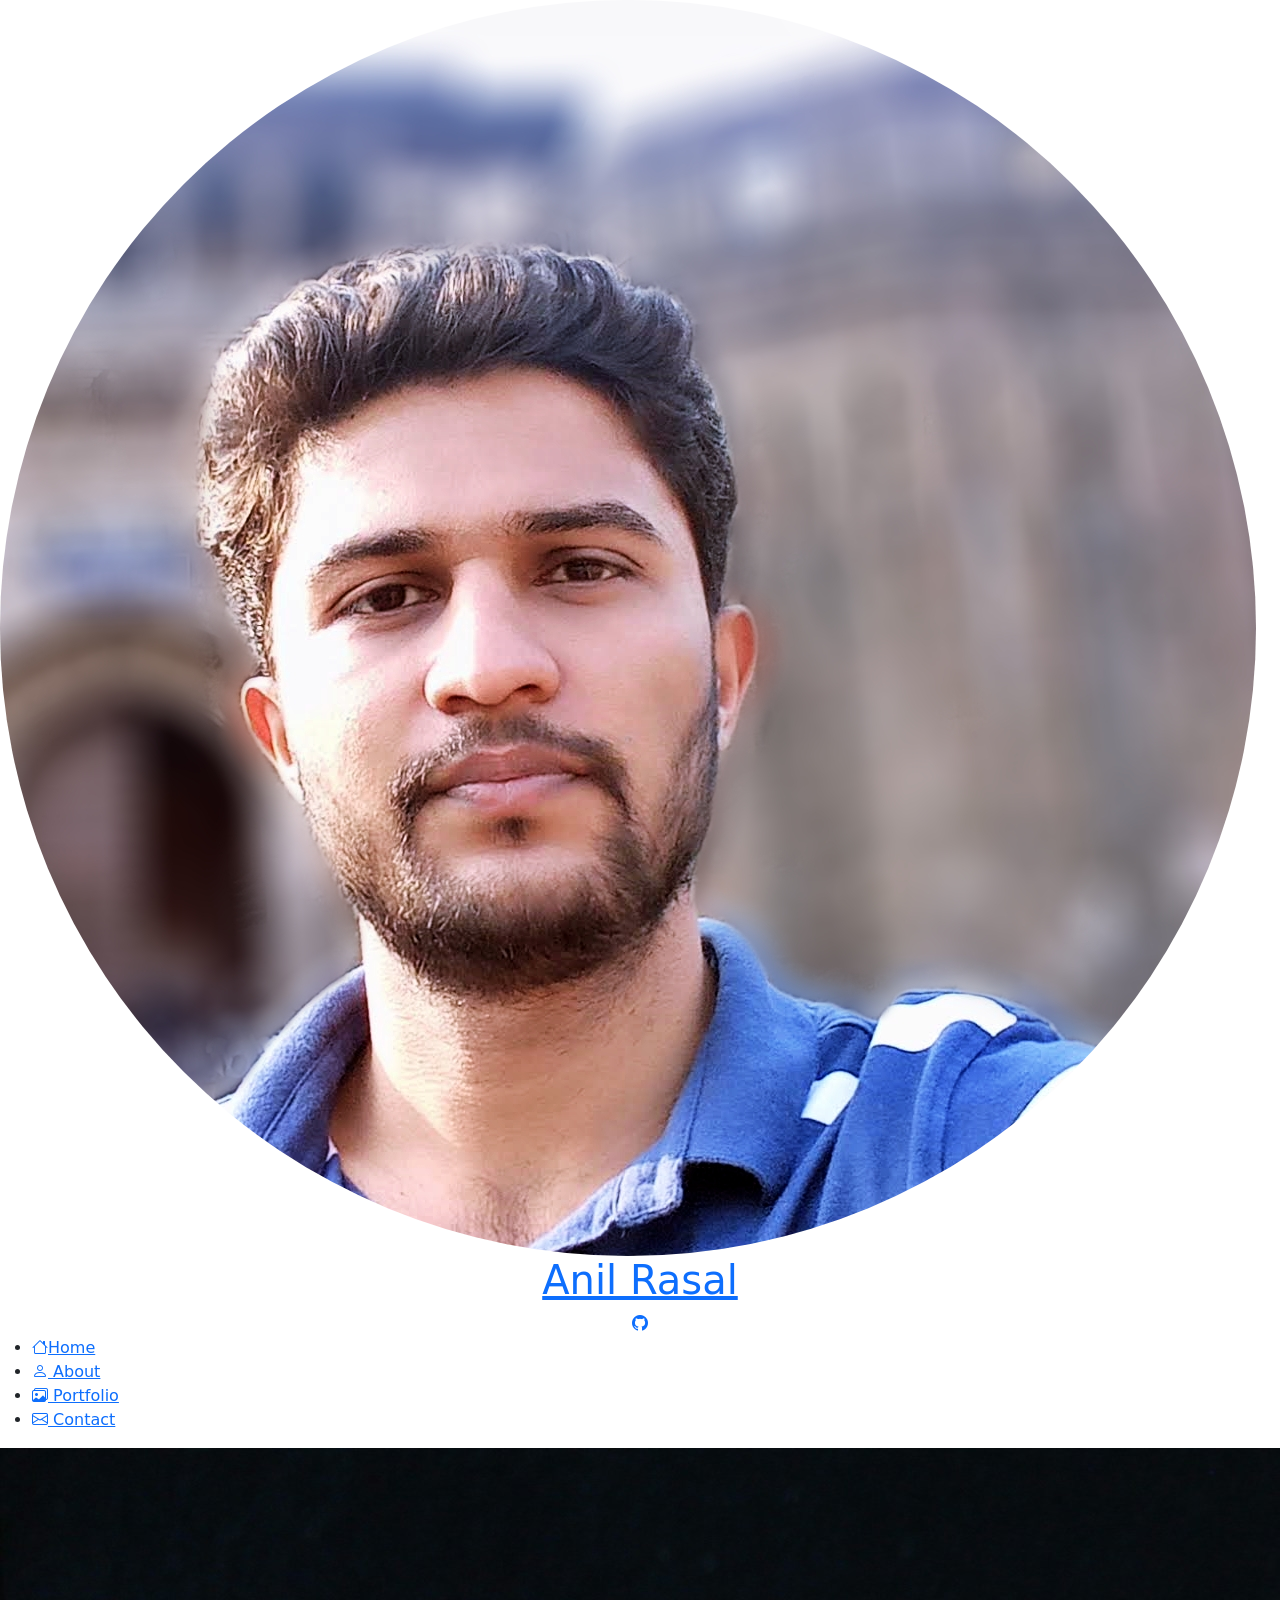
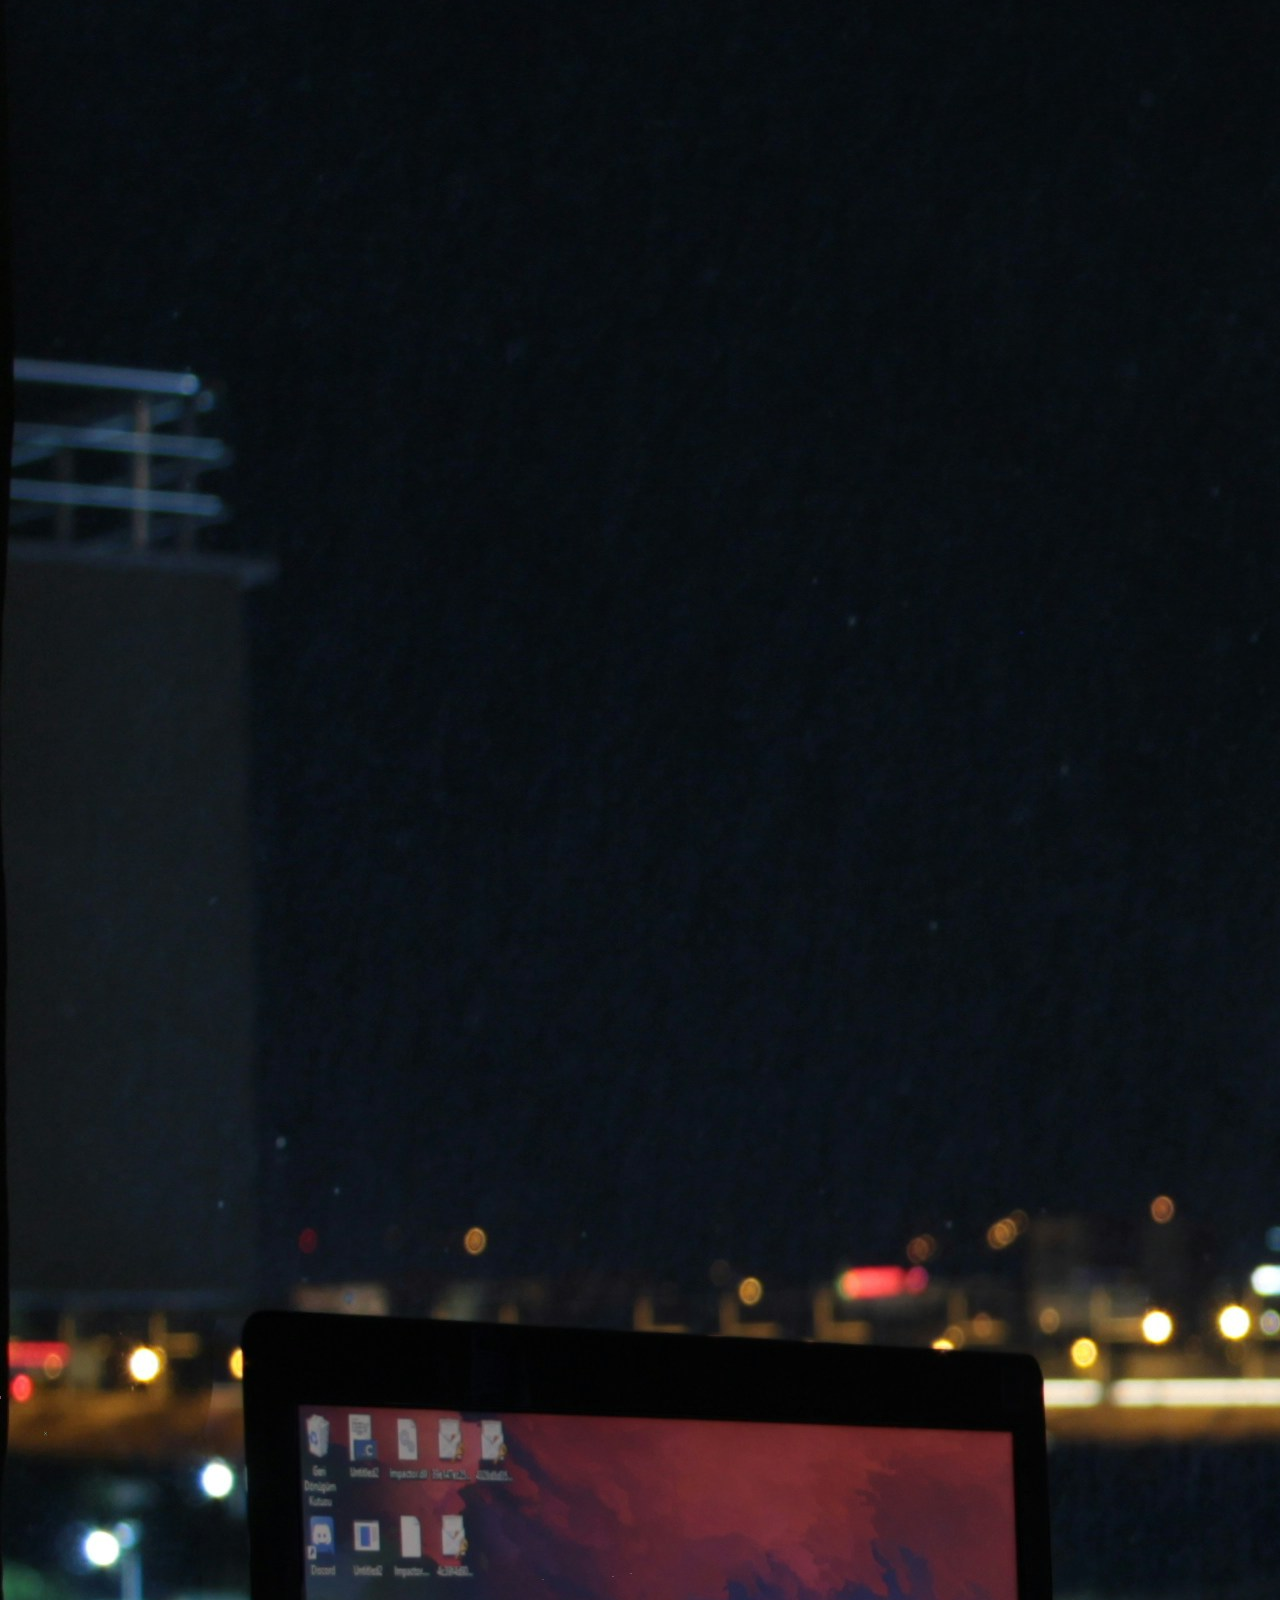
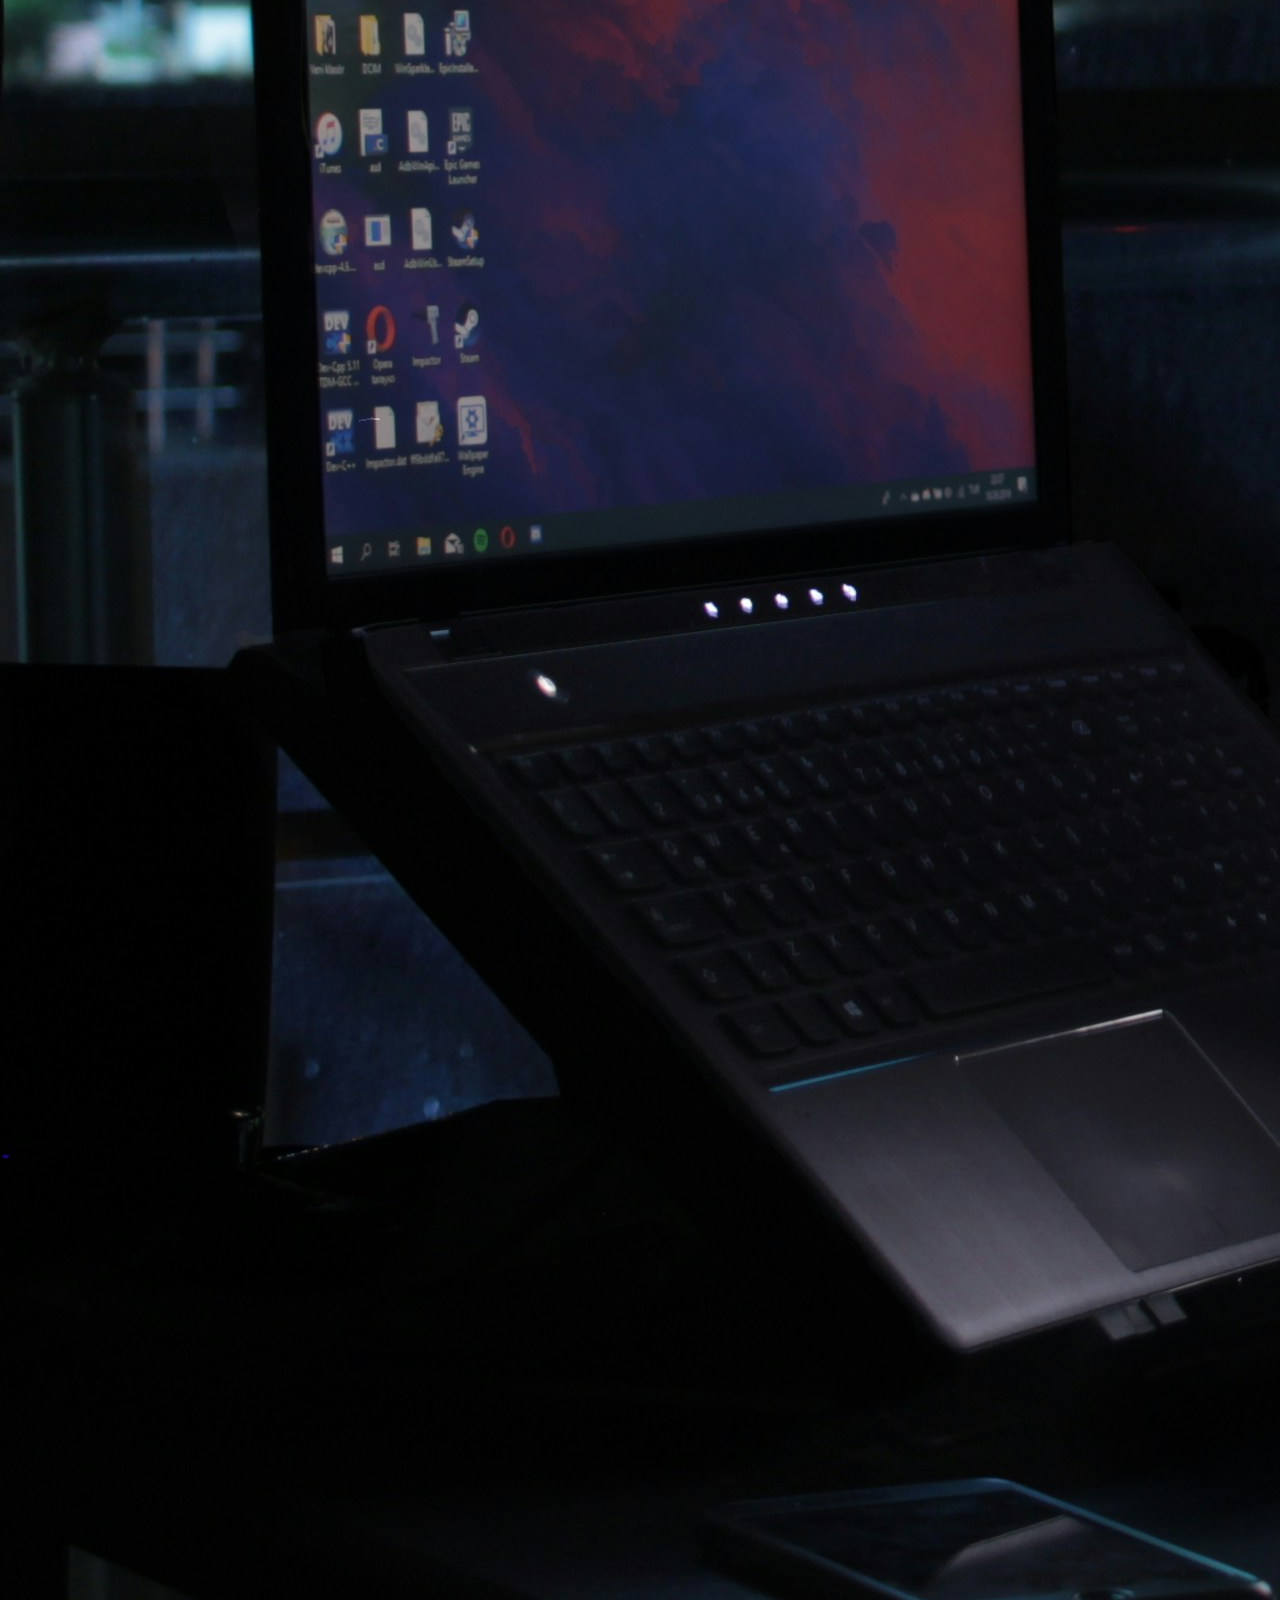
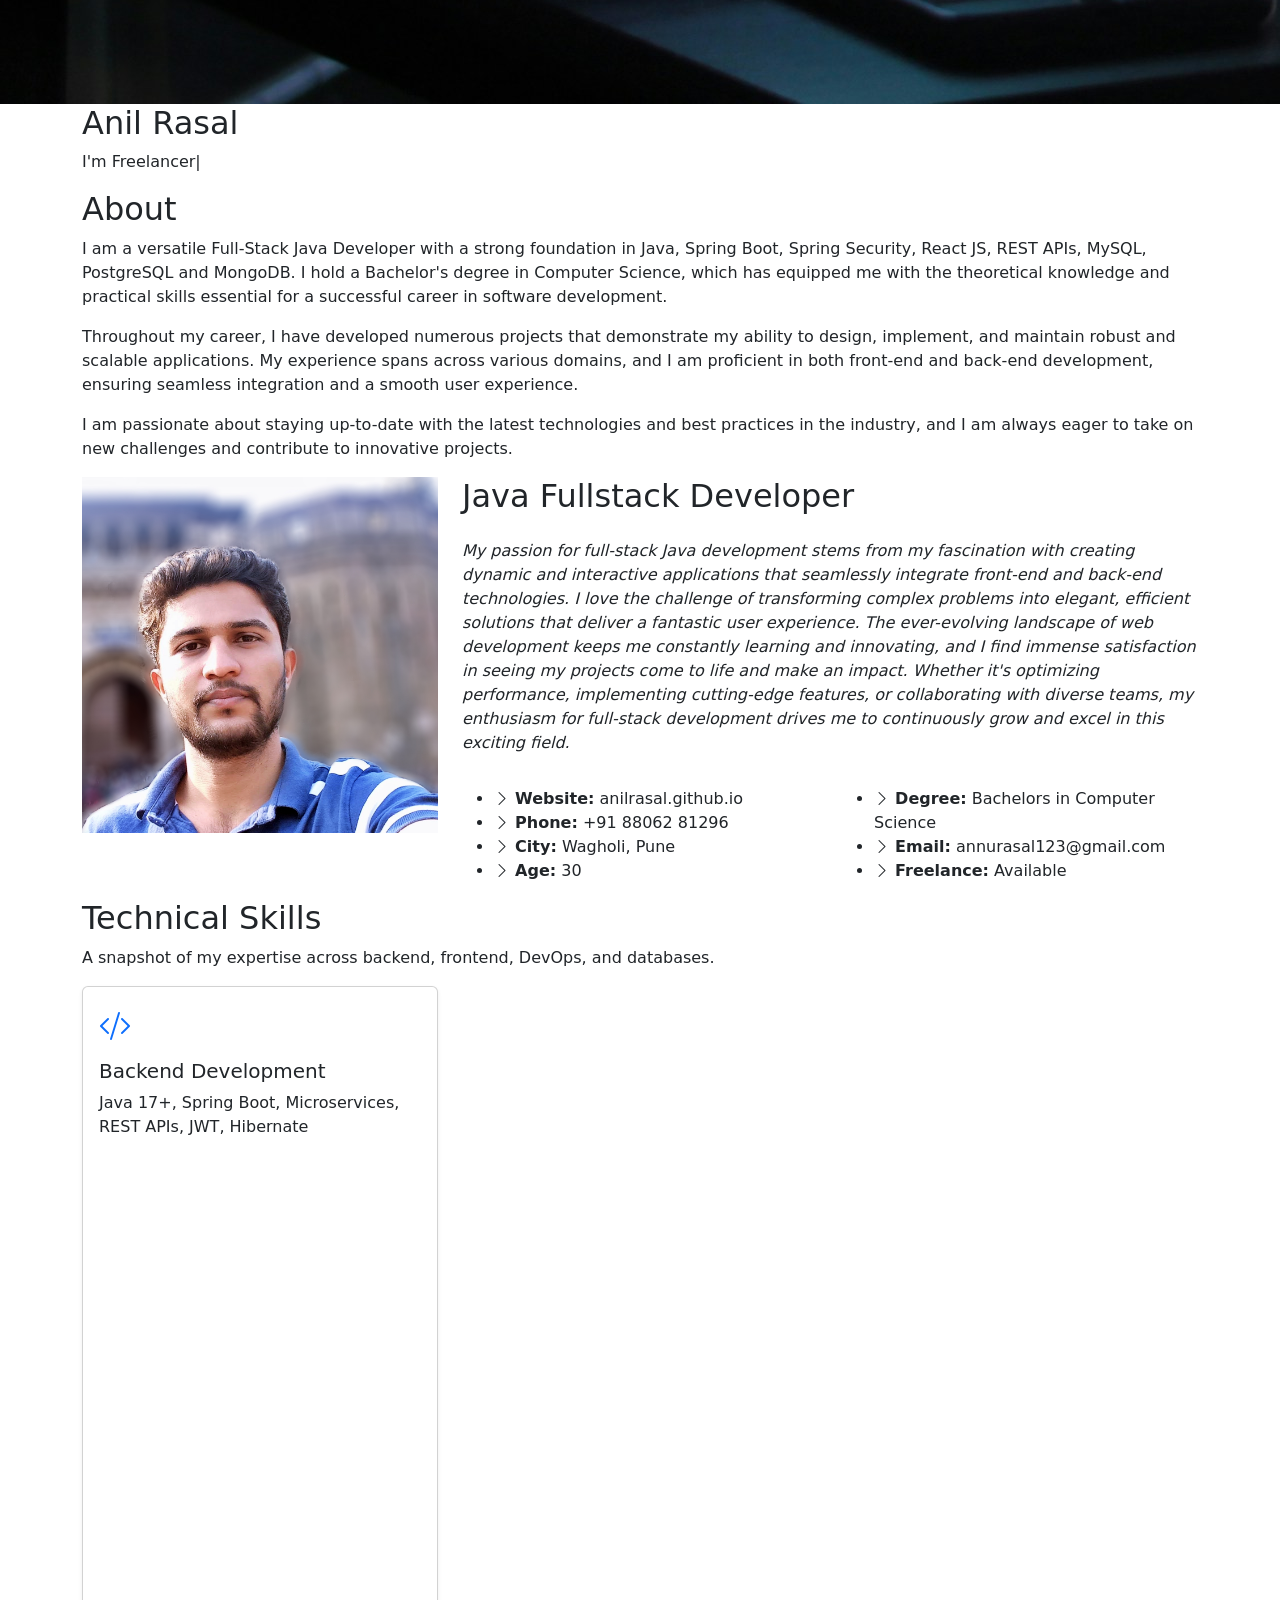
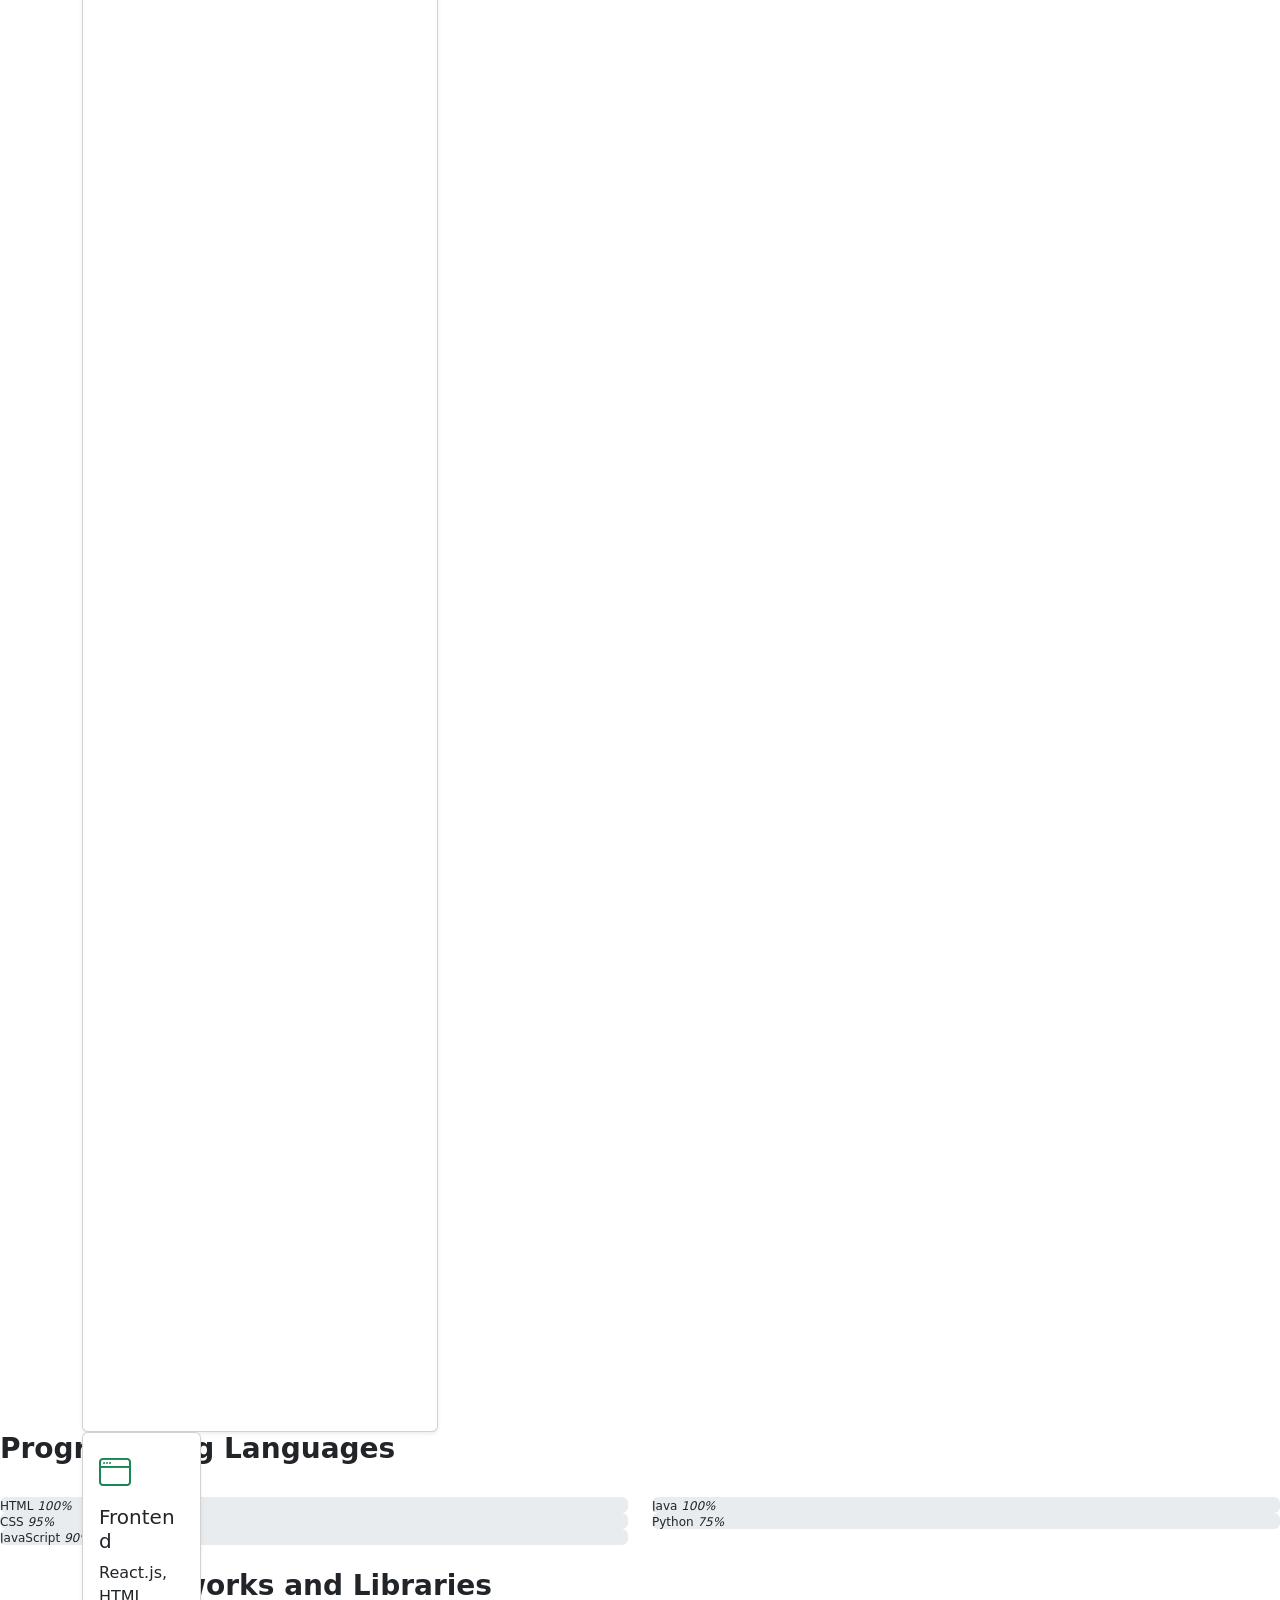
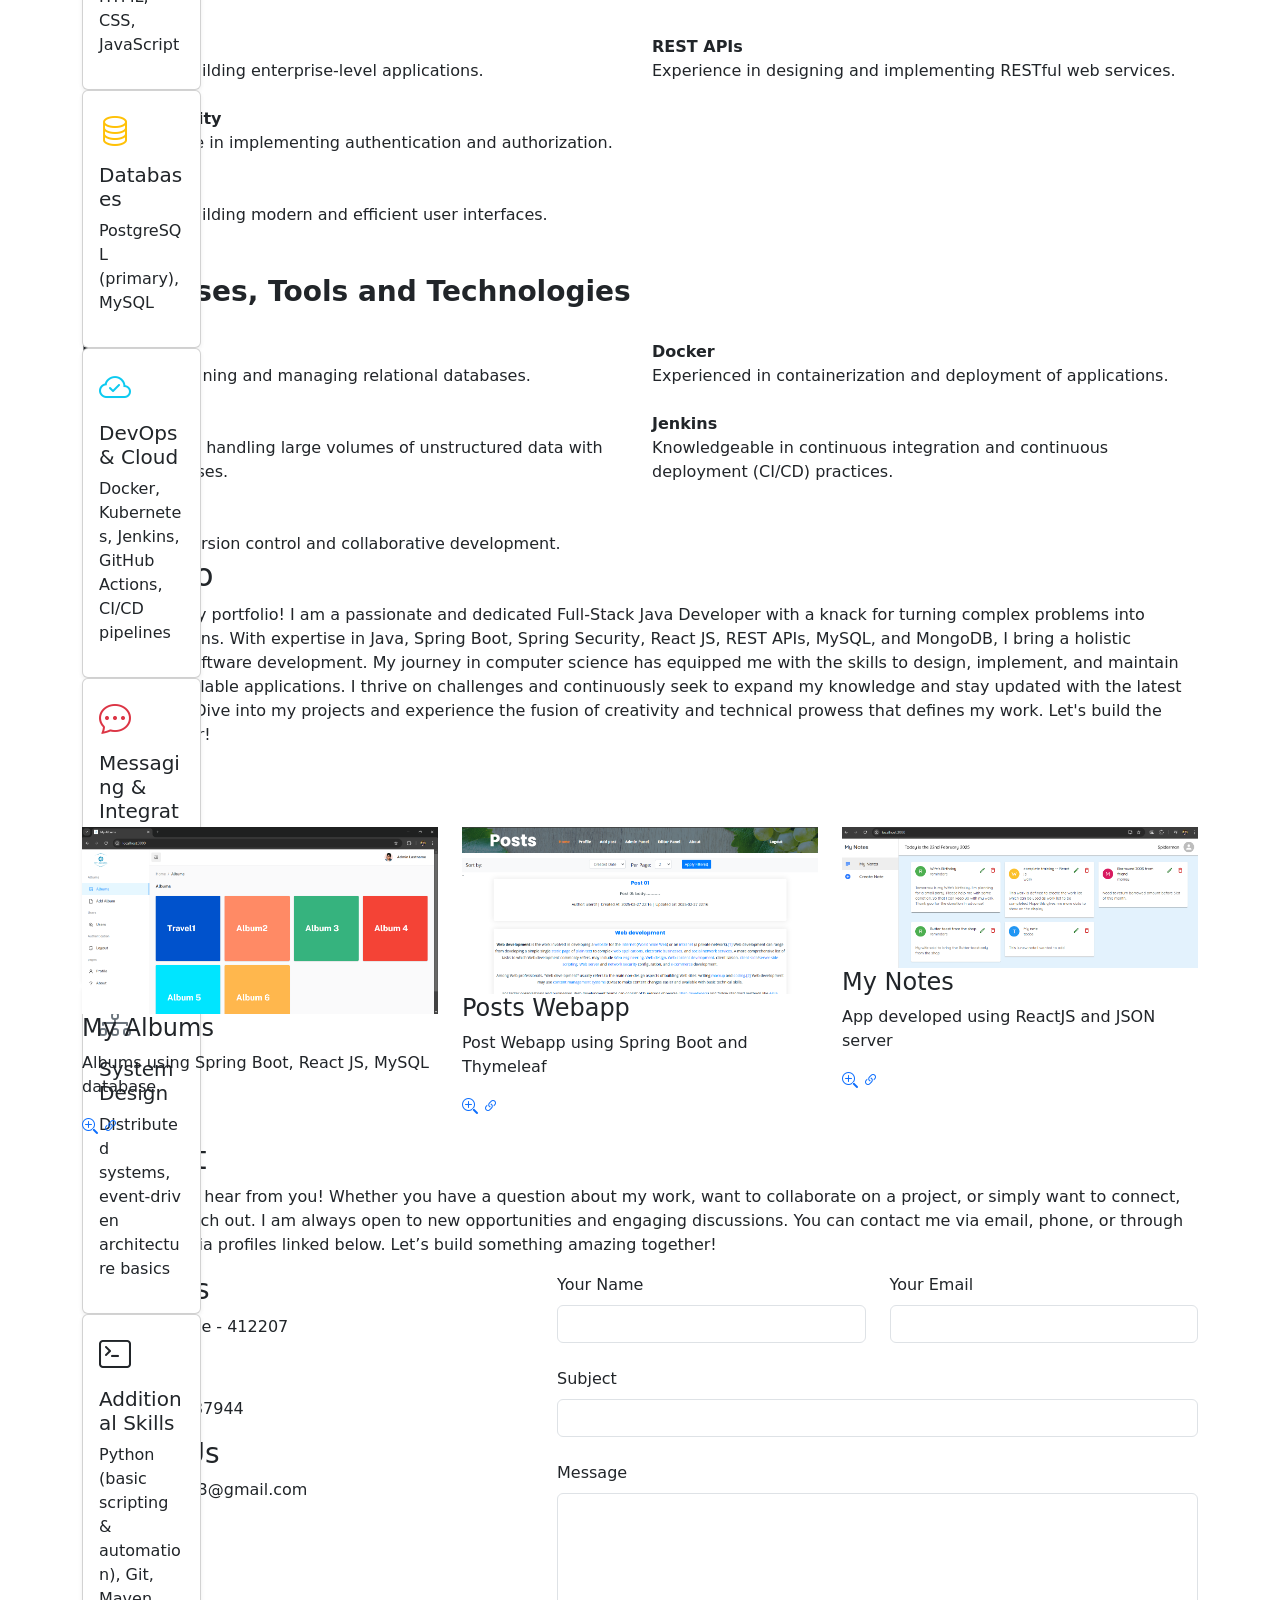
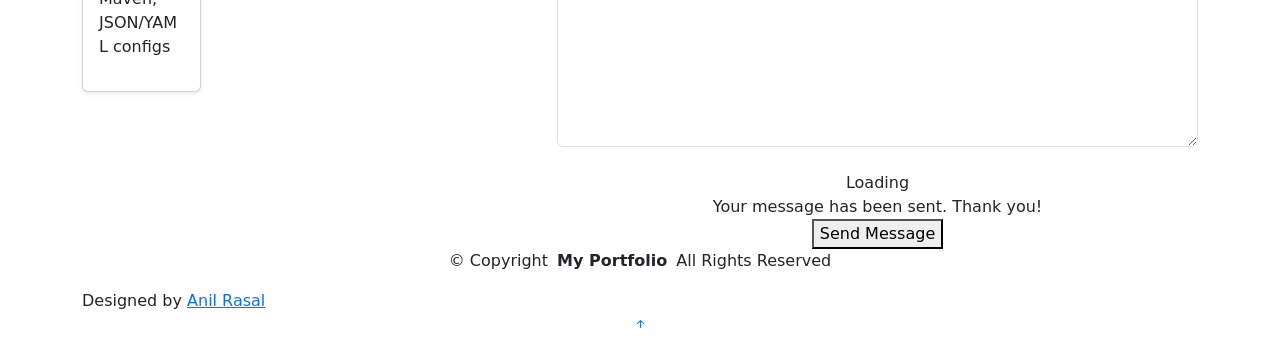
==== index.html @ 6161a9ae "Update skills section with new titles and content" ====
<!DOCTYPE html>
<html lang="en">

<head>
  <meta charset="utf-8">
  <meta content="width=device-width, initial-scale=1.0" name="viewport">
  <title>My Portfolio</title>
  <meta content="" name="description">
  <meta content="" name="keywords">

  <!-- Favicons -->
  <link href="assets/img/my-logo.png" rel="icon">
  <link href="assets/img/apple-touch-icon.png" rel="apple-touch-icon">

  <!-- Fonts -->
  <link href="https://fonts.googleapis.com" rel="preconnect">
  <link href="https://fonts.gstatic.com" rel="preconnect" crossorigin>
  <link
    href="https://fonts.googleapis.com/css2?family=Roboto:ital,wght@0,100;0,300;0,400;0,500;0,700;0,900;1,100;1,300;1,400;1,500;1,700;1,900&family=Poppins:ital,wght@0,100;0,200;0,300;0,400;0,500;0,600;0,700;0,800;0,900;1,100;1,200;1,300;1,400;1,500;1,600;1,700;1,800;1,900&family=Raleway:ital,wght@0,100;0,200;0,300;0,400;0,500;0,600;0,700;0,800;0,900;1,100;1,200;1,300;1,400;1,500;1,600;1,700;1,800;1,900&display=swap"
    rel="stylesheet">

  <!-- Vendor CSS Files -->
  <link href="assets/vendor/bootstrap/css/bootstrap.min.css" rel="stylesheet">
  <link href="assets/vendor/bootstrap-icons/bootstrap-icons.css" rel="stylesheet">
  <link href="assets/vendor/aos/aos.css" rel="stylesheet">
  <link href="assets/vendor/glightbox/css/glightbox.min.css" rel="stylesheet">
  <link href="assets/vendor/swiper/swiper-bundle.min.css" rel="stylesheet">

  <!-- Main CSS File -->
  <link href="assets/css/main.css" rel="stylesheet">

  <!-- =======================================================
  * Template Name: iPortfolio
  * Template URL: https://bootstrapmade.com/iportfolio-bootstrap-portfolio-websites-template/
  * Updated: Jun 29 2024 with Bootstrap v5.3.3
  * Author: BootstrapMade.com
  * License: https://bootstrapmade.com/license/
  ======================================================== -->
</head>

<body class="index-page">

  <header id="header" class="header dark-background d-flex flex-column">
    <i class="header-toggle d-xl-none bi bi-list"></i>

    <div class="profile-img">
      <img src="assets/img/my-profile-pic.jpg" alt="" class="img-fluid rounded-circle">
    </div>

    <a href="index.html" class="logo d-flex align-items-center justify-content-center">
      <!-- Uncomment the line below if you also wish to use an image logo -->
      <!-- <img src="assets/img/logo.png" alt=""> -->
      <h1 class="sitename">Anil Rasal</h1>
    </a>

    <div class="social-links text-center">
      <a href="https://github.com/anilrasal" class="github"><i class="bi bi-github"></i></a>
    </div>

    <nav id="navmenu" class="navmenu">
      <ul>
        <li><a href="#hero" class="active"><i class="bi bi-house navicon"></i>Home</a></li>
        <li><a href="#about"><i class="bi bi-person navicon"></i> About</a></li>
        <!-- <li><a href="#resume"><i class="bi bi-file-earmark-text navicon"></i> Resume</a></li> -->
        <li><a href="#portfolio"><i class="bi bi-images navicon"></i> Portfolio</a></li>

        <li><a href="#contact"><i class="bi bi-envelope navicon"></i> Contact</a></li>
      </ul>
    </nav>

  </header>

  <main class="main">

    <!-- Hero Section -->
    <section id="hero" class="hero section dark-background">

      <img src="assets/img/website-bg.jpg" alt="" data-aos="fade-in" class="">

      <div class="container" data-aos="fade-up" data-aos-delay="100">
        <h2>Anil Rasal</h2>
        <p>I'm <span class="typed" data-typed-items="Developer, Freelancer">Developer </span><span
            class="typed-cursor typed-cursor--blink" aria-hidden="true"></span><span
            class="typed-cursor typed-cursor--blink" aria-hidden="true"></span></p>
      </div>

    </section><!-- /Hero Section -->

    <!-- About Section -->
    <section id="about" class="about section">

      <!-- Section Title -->
      <div class="container section-title" data-aos="fade-up">
        <h2>About</h2>
        <p>I am a versatile Full-Stack Java Developer with a strong foundation in Java, Spring Boot, Spring Security,
          React JS, REST APIs, MySQL, PostgreSQL and MongoDB. I hold a Bachelor's degree in Computer Science, which has equipped me
          with the theoretical knowledge and practical skills essential for a successful career in software development.
        </p>
        <p>
          Throughout my career, I have developed numerous projects that demonstrate my ability to design, implement, and
          maintain robust and scalable applications. My experience spans across various domains, and I am proficient in
          both front-end and back-end development, ensuring seamless integration and a smooth user experience.
        </p>
        <p>
          I am passionate about staying up-to-date with the latest technologies and best practices in the industry, and
          I am always eager to take on new challenges and contribute to innovative projects.</p>
      </div><!-- End Section Title -->

      <div class="container" data-aos="fade-up" data-aos-delay="100">

        <div class="row gy-4 justify-content-center">
          <div class="col-lg-4">
            <img src="assets/img/my-profile-pic.jpg" class="img-fluid" alt="">
          </div>
          <div class="col-lg-8 content">
            <h2>Java Fullstack Developer</h2>
            <p class="fst-italic py-3">
              My passion for full-stack Java development stems from my fascination with creating dynamic and interactive
              applications that seamlessly integrate front-end and back-end technologies. I love the challenge of
              transforming complex problems into elegant, efficient solutions that deliver a fantastic user experience.
              The ever-evolving landscape of web development keeps me constantly learning and innovating, and I find
              immense satisfaction in seeing my projects come to life and make an impact. Whether it's optimizing
              performance, implementing cutting-edge features, or collaborating with diverse teams, my enthusiasm for
              full-stack development drives me to continuously grow and excel in this exciting field.
            </p>
            <div class="row">
              <div class="col-lg-6">
                <ul>
                  <li><i class="bi bi-chevron-right"></i> <strong>Website:</strong> <span>anilrasal.github.io</span></li>
                  <li><i class="bi bi-chevron-right"></i> <strong>Phone:</strong> <span>+91 88062 81296</span></li>
                  <li><i class="bi bi-chevron-right"></i> <strong>City:</strong> <span>Wagholi, Pune</span></li>
                  <li><i class="bi bi-chevron-right"></i> <strong>Age:</strong> <span>30</span></li>
                </ul>
              </div>
              <div class="col-lg-6">
                <ul>

                  <li><i class="bi bi-chevron-right"></i> <strong>Degree:</strong> <span>Bachelors in Computer
                      Science</span></li>
                  <li><i class="bi bi-chevron-right"></i> <strong>Email:</strong> <span>annurasal123@gmail.com</span>
                  </li>
                  <li><i class="bi bi-chevron-right"></i> <strong>Freelance:</strong> <span>Available</span></li>
                </ul>
              </div>
            </div>
            <!-- <p class="py-3">
              Officiis eligendi itaque labore et dolorum mollitia officiis optio vero. Quisquam sunt adipisci omnis et
              ut. Nulla accusantium dolor incidunt officia tempore. Et eius omnis.
              Cupiditate ut dicta maxime officiis quidem quia. Sed et consectetur qui quia repellendus itaque neque.
            </p> -->
          </div>
        </div>

      </div>

    </section><!-- /About Section -->



    <!-- Skills Section -->
    <section id="skills" class="skills section light-background">

      <!-- Section Title -->
        <div class="container section-title" data-aos="fade-up">
          <h2>Technical Skills</h2>
          <p>A snapshot of my expertise across backend, frontend, DevOps, and databases.</p>
        </div><!-- End Section Title -->

        <div class="container" data-aos="fade-up" data-aos-delay="100">
          <div class="row gy-4">

            <!-- Backend -->
            <div class="col-lg-4 col-md-6"> 
              <div class="card shadow-sm p-3 h-100"> 
                <i class="bi bi-code-slash fs-2 text-primary"></i> 
                <h5 class="mt-2">Backend Development</h5> 
                <p>Java 17+, Spring Boot, Microservices, REST APIs, JWT, Hibernate</p> 
              </div> 

              <!-- Frontend --> 
              <div class="col-lg-4 col-md-6"> 
                <div class="card shadow-sm p-3 h-100"> 
                  <i class="bi bi-window fs-2 text-success"></i> 
                  <h5 class="mt-2">Frontend</h5> 
                  <p>React.js, HTML, CSS, JavaScript</p> 
                </div> 
              </div>

              <!-- Databases --> 
              <div class="col-lg-4 col-md-6"> 
                <div class="card shadow-sm p-3 h-100"> 
                  <i class="bi bi-database fs-2 text-warning"></i> 
                  <h5 class="mt-2">Databases</h5> 
                  <p>PostgreSQL (primary), MySQL</p> 
                </div> 
              </div>

              <!-- DevOps --> 
              <div class="col-lg-4 col-md-6"> 
                <div class="card shadow-sm p-3 h-100"> 
                  <i class="bi bi-cloud-check fs-2 text-info"></i> 
                  <h5 class="mt-2">DevOps & Cloud</h5> 
                  <p>Docker, Kubernetes, Jenkins, GitHub Actions, CI/CD pipelines</p> 
                </div> 
              </div>

              <!-- Messaging --> 
              <div class="col-lg-4 col-md-6"> 
                <div class="card shadow-sm p-3 h-100"> 
                  <i class="bi bi-chat-dots fs-2 text-danger"></i> 
                  <h5 class="mt-2">Messaging & Integration</h5> 
                  <p>Kafka, RabbitMQ (exposure)</p> 
                </div> 
              </div> 
              
              <!-- System Design --> 
              <div class="col-lg-4 col-md-6"> 
                <div class="card shadow-sm p-3 h-100"> 
                  <i class="bi bi-diagram-3 fs-2 text-secondary"></i> 
                  <h5 class="mt-2">System Design</h5> 
                  <p>Distributed systems, event‑driven architecture basics</p> 
                </div> 
              </div> 
              
              <!-- Additional Skills --> 
              <div class="col-lg-4 col-md-6"> 
                <div class="card shadow-sm p-3 h-100"> 
                  <i class="bi bi-terminal fs-2 text-dark"></i> 
                  <h5 class="mt-2">Additional Skills</h5> 
                  <p>Python (basic scripting & automation), Git, Maven, JSON/YAML configs</p> 
                </div> 
              </div>
              
            </div>
          </div>
        </div> 
      
        <div>
          <h3><strong>Programming Languages </strong></h3>
        </div><br>

        <div class="row skills-content skills-animation">

          <div class="col-lg-6">

            <div class="progress">
              <span class="skill"><span>HTML</span> <i class="val">100%</i></span>
              <div class="progress-bar-wrap">
                <div class="progress-bar" role="progressbar" aria-valuenow="100" aria-valuemin="0" aria-valuemax="100">
                </div>
              </div>
            </div><!-- End Skills Item -->

            <div class="progress">
              <span class="skill"><span>CSS</span> <i class="val">95%</i></span>
              <div class="progress-bar-wrap">
                <div class="progress-bar" role="progressbar" aria-valuenow="95" aria-valuemin="0" aria-valuemax="100">
                </div>
              </div>
            </div><!-- End Skills Item -->

            <div class="progress">
              <span class="skill"><span>JavaScript</span> <i class="val">90%</i></span>
              <div class="progress-bar-wrap">
                <div class="progress-bar" role="progressbar" aria-valuenow="90" aria-valuemin="0" aria-valuemax="100">
                </div>
              </div>
            </div><!-- End Skills Item -->

          </div>

          <div class="col-lg-6">

            <div class="progress">
              <span class="skill"><span>Java</span> <i class="val">100%</i></span>
              <div class="progress-bar-wrap">
                <div class="progress-bar" role="progressbar" aria-valuenow="100" aria-valuemin="0" aria-valuemax="100">
                </div>
              </div>
            </div><!-- End Skills Item -->

            <div class="progress">
              <span class="skill"><span>Python</span> <i class="val">75%</i></span>
              <div class="progress-bar-wrap">
                <div class="progress-bar" role="progressbar" aria-valuenow="75" aria-valuemin="0" aria-valuemax="100">
                </div>
              </div>
            </div><!-- End Skills Item -->

          </div>

        </div>

      </div><br>



      <div class="container" data-aos="fade-up" data-aos-delay="100">
        <div>
          <h3><strong>Frameworks and Libraries</strong></h3>
        </div><br>

        <div class="row skills-content skills-animation">

          <div class="col-lg-6">

            <div>
              <span class="skill"><strong><span>Spring Boot</span></strong></span>
              <div>Expertise in building enterprise-level applications.

              </div>
            </div><br><!-- End Skills Item -->

            <div>
              <span class="skill"><strong><span>Spring Security</span></strong></span>
              <div>Knowledgeable in implementing authentication and authorization.
              </div>
            </div><br><!-- End Skills Item -->

            <div>
              <span class="skill"><strong><span>React JS</span></strong></span>
              <div>Proficient in building modern and efficient user interfaces.
              </div>
            </div><br><!-- End Skills Item -->

          </div>

          <div class="col-lg-6">

            <div>
              <span class="skill"><strong><span>REST APIs</span></strong></span>
              <div>Experience in designing and implementing RESTful web services.
              </div>
            </div><br><!-- End Skills Item -->
          </div>

        </div>

      </div><br>




      <div class="container" data-aos="fade-up" data-aos-delay="100">
        <div>
          <h3><strong>Databases, Tools and Technologies</strong></h3>
        </div></br>

        <div class="row skills-content skills-animation">

          <div class="col-lg-6">

            <div>
              <span class="skill"><strong><span>MySQL</span></strong></span>
              <div>Skilled in designing and managing relational databases.
              </div>
            </div><br /><!-- End Skills Item -->

            <div>
              <span class="skill"><strong><span>MongoDB</span></strong></span>
              <div>Experienced in handling large volumes of unstructured data with NoSQL databases.
              </div>
            </div><br><!-- End Skills Item -->

            <div>
              <span class="skill"><strong><span>Git/GitHub</span></strong></span>
              <div>Proficient in version control and collaborative development.
              </div>
            </div><!-- End Skills Item -->

          </div>

          <div class="col-lg-6">

            <div>
              <span class="skill"><span><Strong>Docker</Strong></span></span>
              <div>Experienced in containerization and deployment of applications.
              </div>
            </div><br /><!-- End Skills Item -->

            <div>
              <span class="skill"><span><strong>Jenkins</strong></span></span>
              <div>Knowledgeable in continuous integration and continuous deployment (CI/CD) practices.
              </div>
            </div><!-- End Skills Item -->

          </div>

        </div>

      </div>


    </section><!-- /Skills Section -->



    <!-- Portfolio Section -->
    <section id="portfolio" class="portfolio section light-background">

      <!-- Section Title -->
      <div class="container section-title" data-aos="fade-up">
        <h2>Portfolio</h2>
        <p>Welcome to my portfolio! I am a passionate and dedicated Full-Stack Java Developer with a knack for turning
          complex problems into elegant solutions. With expertise in Java, Spring Boot, Spring Security, React JS, REST
          APIs, MySQL, and MongoDB, I bring a holistic approach to software development. My journey in computer science
          has equipped me with the skills to design, implement, and maintain robust and scalable applications. I thrive
          on challenges and continuously seek to expand my knowledge and stay updated with the latest technologies. Dive
          into my projects and experience the fusion of creativity and technical prowess that defines my work. Let's
          build the future together!</p>
      </div><!-- End Section Title -->

      <div class="container">

        <div class="isotope-layout" data-default-filter="*" data-layout="masonry" data-sort="original-order">

          <ul class="portfolio-filters isotope-filters" data-aos="fade-up" data-aos-delay="100">
            <li data-filter="*" class="filter-active">All</li>
            <li data-filter=".filter-app">App</li>

          </ul><!-- End Portfolio Filters -->

          <div class="row gy-4 isotope-container" data-aos="fade-up" data-aos-delay="200">

            <div class="col-lg-4 col-md-6 portfolio-item isotope-item filter-app">
              <div class="portfolio-content h-100">
                <img src="assets/img/portfolio/my-albums/Albums-Home-page.png" class="img-fluid" alt="">
                <div class="portfolio-info">
                  <h4>My Albums</h4>
                  <p>Albums using Spring Boot, React JS, MySQL database</p>
                  <a href="assets/img/portfolio/my-albums/Albums-Home-page.png" title="App 1"
                    data-gallery="portfolio-gallery-app" class="glightbox preview-link"><i
                      class="bi bi-zoom-in"></i></a>
                  <a href="portfolio-details.html" title="More Details" class="details-link"><i
                      class="bi bi-link-45deg"></i></a>
                </div>
              </div>
            </div><!-- End Portfolio Item -->

            <div class="col-lg-4 col-md-6 portfolio-item isotope-item filter-product">
              <div class="portfolio-content h-100">
                <img src="assets/img/portfolio/posts-app/home-page-after-login.png" class="img-fluid" alt="Home page">
                <div class="portfolio-info">
                  <h4>Posts Webapp</h4>
                  <p>Post Webapp using Spring Boot and Thymeleaf</p>
                  <a href="assets/img/portfolio/posts-app/home-page-after-login.png" title="Home Page After Login"
                    data-gallery="portfolio-gallery-app" class="glightbox preview-link"><i
                      class="bi bi-zoom-in"></i></a>
                  <a href="portfolio-details-posts.html" title="More Details" class="details-link"><i
                      class="bi bi-link-45deg"></i></a>
                </div>
              </div>
            </div><!-- End Portfolio Item -->

            <div class="col-lg-4 col-md-6 portfolio-item isotope-item filter-branding">
              <div class="portfolio-content h-100">
                <img src="assets/img/portfolio//my-notes/homePage.png" class="img-fluid" alt="">
                <div class="portfolio-info">
                  <h4>My Notes</h4>
                  <p>App developed using ReactJS and JSON server</p>
                  <a href="assets/img/portfolio/my-notes/homePage.png" title="Branding 1"
                    data-gallery="portfolio-gallery-app" class="glightbox preview-link"><i
                      class="bi bi-zoom-in"></i></a>
                  <a href="portfolio-details-mynotes.html" title="More Details" class="details-link"><i
                      class="bi bi-link-45deg"></i></a>
                </div>
              </div>
            </div><!-- End Portfolio Item -->


          </div><!-- End Portfolio Container -->

        </div>

      </div>

    </section><!-- /Portfolio Section -->


    <!-- Contact Section -->
    <section id="contact" class="contact section">

      <!-- Section Title -->
      <div class="container section-title" data-aos="fade-up">
        <h2>Contact</h2>
        <p>I would love to hear from you! Whether you have a question about my work, want to collaborate on a project,
          or simply want to connect, feel free to reach out. I am always open to new opportunities and engaging
          discussions. You can contact me via email, phone, or through my social media profiles linked below. Let’s
          build something amazing together!</p>
      </div><!-- End Section Title -->

      <div class="container" data-aos="fade-up" data-aos-delay="100">

        <div class="row gy-4">

          <div class="col-lg-5">

            <div class="info-wrap">
              <div class="info-item d-flex" data-aos="fade-up" data-aos-delay="200">
                <i class="bi bi-geo-alt flex-shrink-0"></i>
                <div>
                  <h3>Address</h3>
                  <p>Wagholi, Pune - 412207</p>
                </div>
              </div><!-- End Info Item -->

              <div class="info-item d-flex" data-aos="fade-up" data-aos-delay="300">
                <i class="bi bi-telephone flex-shrink-0"></i>
                <div>
                  <h3>Call Us</h3>
                  <p>+91 74999 87944</p>
                </div>
              </div><!-- End Info Item -->

              <div class="info-item d-flex" data-aos="fade-up" data-aos-delay="400">
                <i class="bi bi-envelope flex-shrink-0"></i>
                <div>
                  <h3>Email Us</h3>
                  <p>annurasal123@gmail.com</p>
                </div>
              </div><!-- End Info Item -->


            </div>
          </div>

          <div class="col-lg-7">
            <form action="forms/contact.php" method="post" class="php-email-form" data-aos="fade-up"
              data-aos-delay="200">
              <div class="row gy-4">

                <div class="col-md-6">
                  <label for="name-field" class="pb-2">Your Name</label>
                  <input type="text" name="name" id="name-field" class="form-control" required="">
                </div>

                <div class="col-md-6">
                  <label for="email-field" class="pb-2">Your Email</label>
                  <input type="email" class="form-control" name="email" id="email-field" required="">
                </div>

                <div class="col-md-12">
                  <label for="subject-field" class="pb-2">Subject</label>
                  <input type="text" class="form-control" name="subject" id="subject-field" required="">
                </div>

                <div class="col-md-12">
                  <label for="message-field" class="pb-2">Message</label>
                  <textarea class="form-control" name="message" rows="10" id="message-field" required=""></textarea>
                </div>

                <div class="col-md-12 text-center">
                  <div class="loading">Loading</div>
                  <div class="error-message"></div>
                  <div class="sent-message">Your message has been sent. Thank you!</div>

                  <button type="submit">Send Message</button>
                </div>

              </div>
            </form>
          </div><!-- End Contact Form -->

        </div>

      </div>

    </section><!-- /Contact Section -->

  </main>

  <footer id="footer" class="footer position-relative light-background">

    <div class="container">
      <div class="copyright text-center ">
        <p>© <span>Copyright</span> <strong class="px-1 sitename">My Portfolio</strong> <span>All Rights Reserved</span>
        </p>
      </div>
      <div class="credits">
        <!-- All the links in the footer should remain intact. -->
        <!-- You can delete the links only if you've purchased the pro version. -->
        <!-- Licensing information: https://bootstrapmade.com/license/ -->
        <!-- Purchase the pro version with working PHP/AJAX contact form: [buy-url] -->
        Designed by <a href="https://anilrasal.github.io/">Anil Rasal</a>
      </div>
    </div>

  </footer>

  <!-- Scroll Top -->
  <a href="#" id="scroll-top" class="scroll-top d-flex align-items-center justify-content-center"><i
      class="bi bi-arrow-up-short"></i></a>

  <!-- Preloader -->
  <div id="preloader"></div>

  <!-- Vendor JS Files -->
  <script src="assets/vendor/bootstrap/js/bootstrap.bundle.min.js"></script>
  <script src="assets/vendor/php-email-form/validate.js"></script>
  <script src="assets/vendor/aos/aos.js"></script>
  <script src="assets/vendor/typed.js/typed.umd.js"></script>
  <script src="assets/vendor/purecounter/purecounter_vanilla.js"></script>
  <script src="assets/vendor/waypoints/noframework.waypoints.js"></script>
  <script src="assets/vendor/glightbox/js/glightbox.min.js"></script>
  <script src="assets/vendor/imagesloaded/imagesloaded.pkgd.min.js"></script>
  <script src="assets/vendor/isotope-layout/isotope.pkgd.min.js"></script>
  <script src="assets/vendor/swiper/swiper-bundle.min.js"></script>

  <!-- Main JS File -->
  <script src="assets/js/main.js"></script>

</body>

</html>
---- assets/css/main.css ----
/**
* Template Name: iPortfolio
* Template URL: https://bootstrapmade.com/iportfolio-bootstrap-portfolio-websites-template/
* Updated: Jun 29 2024 with Bootstrap v5.3.3
* Author: BootstrapMade.com
* License: https://bootstrapmade.com/license/
*/

/*--------------------------------------------------------------
# Font & Color Variables
# Help: https://bootstrapmade.com/color-system/
--------------------------------------------------------------*/
/* Fonts */
:root {
  --default-font: "Roboto",  system-ui, -apple-system, "Segoe UI", Roboto, "Helvetica Neue", Arial, "Noto Sans", "Liberation Sans", sans-serif, "Apple Color Emoji", "Segoe UI Emoji", "Segoe UI Symbol", "Noto Color Emoji";
  --heading-font: "Raleway",  sans-serif;
  --nav-font: "Poppins",  sans-serif;
}

/* Global Colors - The following color variables are used throughout the website. Updating them here will change the color scheme of the entire website */
:root { 
  --background-color: #ffffff; /* Background color for the entire website, including individual sections */
  --default-color: #272829; /* Default color used for the majority of the text content across the entire website */
  --heading-color: #050d18; /* Color for headings, subheadings and title throughout the website */
  --accent-color: #149ddd; /* Accent color that represents your brand on the website. It's used for buttons, links, and other elements that need to stand out */
  --surface-color: #ffffff; /* The surface color is used as a background of boxed elements within sections, such as cards, icon boxes, or other elements that require a visual separation from the global background. */
  --contrast-color: #ffffff; /* Contrast color for text, ensuring readability against backgrounds of accent, heading, or default colors. */
}

/* Nav Menu Colors - The following color variables are used specifically for the navigation menu. They are separate from the global colors to allow for more customization options */
:root {
  --nav-color: #a8a9b4;  /* The default color of the main navmenu links */
  --nav-hover-color: #ffffff; /* Applied to main navmenu links when they are hovered over or active */
  --nav-mobile-background-color: #040b14; /* Used as the background color for mobile navigation menu */
  --nav-dropdown-background-color: #040b14; /* Used as the background color for dropdown items that appear when hovering over primary navigation items */
  --nav-dropdown-color: #a8a9b4; /* Used for navigation links of the dropdown items in the navigation menu. */
  --nav-dropdown-hover-color: #ffffff; /* Similar to --nav-hover-color, this color is applied to dropdown navigation links when they are hovered over. */
}

/* Color Presets - These classes override global colors when applied to any section or element, providing reuse of the sam color scheme. */

.light-background {
  --background-color: #f4fafd;
  --surface-color: #ffffff;
}

.dark-background {
  --background-color: #040b14;
  --default-color: #ffffff;
  --heading-color: #ffffff;
  --surface-color: #151f2b;
  --contrast-color: #ffffff;
}

/* Smooth scroll */
:root {
  scroll-behavior: smooth;
}

/*--------------------------------------------------------------
# General Styling & Shared Classes
--------------------------------------------------------------*/
body {
  color: var(--default-color);
  background-color: var(--background-color);
  font-family: var(--default-font);
}

a {
  color: var(--accent-color);
  text-decoration: none;
  transition: 0.3s;
}

a:hover {
  color: color-mix(in srgb, var(--accent-color), transparent 25%);
  text-decoration: none;
}

h1,
h2,
h3,
h4,
h5,
h6 {
  color: var(--heading-color);
  font-family: var(--heading-font);
}

/* PHP Email Form Messages
------------------------------*/
.php-email-form .error-message {
  display: none;
  background: #df1529;
  color: #ffffff;
  text-align: left;
  padding: 15px;
  margin-bottom: 24px;
  font-weight: 600;
}

.php-email-form .sent-message {
  display: none;
  color: #ffffff;
  background: #059652;
  text-align: center;
  padding: 15px;
  margin-bottom: 24px;
  font-weight: 600;
}

.php-email-form .loading {
  display: none;
  background: var(--surface-color);
  text-align: center;
  padding: 15px;
  margin-bottom: 24px;
}

.php-email-form .loading:before {
  content: "";
  display: inline-block;
  border-radius: 50%;
  width: 24px;
  height: 24px;
  margin: 0 10px -6px 0;
  border: 3px solid var(--accent-color);
  border-top-color: var(--surface-color);
  animation: php-email-form-loading 1s linear infinite;
}

@keyframes php-email-form-loading {
  0% {
    transform: rotate(0deg);
  }

  100% {
    transform: rotate(360deg);
  }
}

/*--------------------------------------------------------------
# Global Header
--------------------------------------------------------------*/
.header {
  color: var(--default-color);
  background-color: var(--background-color);
  position: fixed;
  top: 0;
  left: 0;
  bottom: 0;
  padding: 0 15px;
  width: 300px;
  transition: all ease-in-out 0.3s;
  overflow-y: auto;
  z-index: 997;
  border-right: 1px solid color-mix(in srgb, var(--default-color), transparent 90%);
}

.header .profile-img img {
  margin: 15px auto;
  display: block;
  width: 120px;
  border: 8px solid color-mix(in srgb, var(--default-color), transparent 85%);
}

.header .logo {
  line-height: 1;
  margin-bottom: 15px;
}

.header .logo img {
  max-height: 32px;
  margin-right: 8px;
}

.header .logo h1 {
  font-size: 24px;
  margin: 0;
  font-weight: 700;
  color: var(--heading-color);
}

.header .social-links {
  margin: 0 0 20px 0;
}

.header .social-links a {
  font-size: 16px;
  display: inline-flex;
  align-items: center;
  justify-content: center;
  background: color-mix(in srgb, var(--default-color), transparent 90%);
  color: var(--default-color);
  margin: 0 2px;
  border-radius: 50%;
  text-align: center;
  width: 40px;
  height: 40px;
  transition: 0.3s;
}

.header .social-links a:hover {
  color: var(--contrast-color);
  background: var(--accent-color);
}

@media (min-width: 1200px) {

  .header~main,
  .header~#footer {
    margin-left: 300px;
  }
}

@media (max-width: 1199px) {
  .header {
    left: -100%;
  }
}

.header.header-show {
  left: 0;
}

.header .header-toggle {
  color: var(--contrast-color);
  background-color: var(--accent-color);
  font-size: 22px;
  display: flex;
  align-items: center;
  justify-content: center;
  width: 40px;
  height: 40px;
  border-radius: 50%;
  cursor: pointer;
  position: fixed;
  top: 15px;
  right: 15px;
  z-index: 9999;
  transition: background-color 0.3s;
}

.header .header-toggle:hover {
  color: var(--contrast-color);
  background-color: color-mix(in srgb, var(--accent-color) 90%, white 15%);
}

/*--------------------------------------------------------------
# Navigation Menu
--------------------------------------------------------------*/
.mobile-nav-toggle {
  display: none;
}

.navmenu {
  padding: 0;
  z-index: 9997;
}

.navmenu ul {
  list-style: none;
  padding: 0 0 20px 0;
  margin: 0;
}

.navmenu a,
.navmenu a:focus {
  color: var(--nav-color);
  padding: 15px 10px;
  font-family: var(--nav-font);
  font-size: 16px;
  font-weight: 400;
  display: flex;
  align-items: center;
  white-space: nowrap;
  transition: 0.3s;
  width: 100%;
}

.navmenu a .navicon,
.navmenu a:focus .navicon {
  font-size: 20px;
  margin-right: 10px;
}

.navmenu a .toggle-dropdown,
.navmenu a:focus .toggle-dropdown {
  font-size: 12px;
  line-height: 0;
  margin-left: auto;
  width: 30px;
  height: 30px;
  display: flex;
  align-items: center;
  justify-content: center;
  border-radius: 50%;
  transition: 0.3s;
  flex-shrink: 0;
  background-color: color-mix(in srgb, var(--accent-color), transparent 90%);
}

.navmenu a .toggle-dropdown:hover,
.navmenu a:focus .toggle-dropdown:hover {
  background-color: var(--accent-color);
  color: var(--contrast-color);
}

.navmenu a:hover,
.navmenu .active,
.navmenu .active:focus {
  color: var(--nav-hover-color);
}

.navmenu a:hover .navicon,
.navmenu .active .navicon,
.navmenu .active:focus .navicon {
  color: var(--accent-color);
}

.navmenu .active .toggle-dropdown,
.navmenu .active:focus .toggle-dropdown {
  background-color: var(--accent-color);
  color: var(--contrast-color);
  transform: rotate(180deg);
}

.navmenu .dropdown {
  display: block;
}

.navmenu .dropdown a,
.navmenu .dropdown a:focus {
  color: --nav-dropdown-color;
}

.navmenu .dropdown a:hover,
.navmenu .dropdown .active,
.navmenu .dropdown .active:focus {
  color: var(--nav-dropdown-hover-color);
}

.navmenu .dropdown ul {
  position: static;
  display: none;
  z-index: 99;
  padding: 5px 10px;
  margin: 5px 10px;
  background-color: var(--nav-dropdown-background-color);
  border: 1px solid color-mix(in srgb, var(--default-color), transparent 90%);
  box-shadow: none;
  transition: all 0.5s ease-in-out;
}

.navmenu .dropdown ul ul {
  background-color: rgba(33, 37, 41, 0.1);
}

.navmenu .dropdown>.dropdown-active {
  display: block;
  background-color: rgba(33, 37, 41, 0.03);
}

/*--------------------------------------------------------------
# Global Footer
--------------------------------------------------------------*/
.footer {
  color: var(--default-color);
  background-color: var(--background-color);
  font-size: 14px;
  padding: 40px 0;
  position: relative;
  border-top: 1px solid color-mix(in srgb, var(--default-color), transparent 90%);
}

.footer .copyright p {
  margin-bottom: 0;
}

.footer .credits {
  margin-top: 4px;
  font-size: 13px;
  text-align: center;
}

/*--------------------------------------------------------------
# Preloader
--------------------------------------------------------------*/
#preloader {
  position: fixed;
  inset: 0;
  z-index: 999999;
  overflow: hidden;
  background: var(--background-color);
  transition: all 0.6s ease-out;
}

#preloader:before {
  content: "";
  position: fixed;
  top: calc(50% - 30px);
  left: calc(50% - 30px);
  border: 6px solid #ffffff;
  border-color: var(--accent-color) transparent var(--accent-color) transparent;
  border-radius: 50%;
  width: 60px;
  height: 60px;
  animation: animate-preloader 1.5s linear infinite;
}

@keyframes animate-preloader {
  0% {
    transform: rotate(0deg);
  }

  100% {
    transform: rotate(360deg);
  }
}

/*--------------------------------------------------------------
# Scroll Top Button
--------------------------------------------------------------*/
.scroll-top {
  position: fixed;
  visibility: hidden;
  opacity: 0;
  right: 15px;
  bottom: -15px;
  z-index: 99999;
  background-color: var(--accent-color);
  width: 44px;
  height: 44px;
  border-radius: 50px;
  transition: all 0.4s;
}

.scroll-top i {
  font-size: 24px;
  color: var(--contrast-color);
  line-height: 0;
}

.scroll-top:hover {
  background-color: color-mix(in srgb, var(--accent-color), transparent 20%);
  color: var(--contrast-color);
}

.scroll-top.active {
  visibility: visible;
  opacity: 1;
  bottom: 15px;
}

/*--------------------------------------------------------------
# Disable aos animation delay on mobile devices
--------------------------------------------------------------*/
@media screen and (max-width: 768px) {
  [data-aos-delay] {
    transition-delay: 0 !important;
  }
}

/*--------------------------------------------------------------
# Global Page Titles & Breadcrumbs
--------------------------------------------------------------*/
.page-title {
  color: var(--default-color);
  background-color: var(--background-color);
  padding: 25px 0;
  position: relative;
}

.page-title h1 {
  font-size: 24px;
  font-weight: 700;
}

.page-title .breadcrumbs ol {
  display: flex;
  flex-wrap: wrap;
  list-style: none;
  padding: 0;
  margin: 0;
  font-size: 14px;
  font-weight: 400;
}

.page-title .breadcrumbs ol li+li {
  padding-left: 10px;
}

.page-title .breadcrumbs ol li+li::before {
  content: "/";
  display: inline-block;
  padding-right: 10px;
  color: color-mix(in srgb, var(--default-color), transparent 70%);
}

/*--------------------------------------------------------------
# Global Sections
--------------------------------------------------------------*/
section,
.section {
  color: var(--default-color);
  background-color: var(--background-color);
  padding: 60px 0;
  overflow: clip;
}

/*--------------------------------------------------------------
# Global Section Titles
--------------------------------------------------------------*/
.section-title {
  padding-bottom: 60px;
  position: relative;
}

.section-title h2 {
  font-size: 32px;
  font-weight: 700;
  margin-bottom: 20px;
  padding-bottom: 20px;
  position: relative;
}

.section-title h2:after {
  content: "";
  position: absolute;
  display: block;
  width: 50px;
  height: 3px;
  background: var(--accent-color);
  left: 0;
  bottom: 0;
}

.section-title p {
  margin-bottom: 0;
}

/*--------------------------------------------------------------
# Hero Section
--------------------------------------------------------------*/
.hero {
  width: 100%;
  min-height: 100vh;
  position: relative;
  padding: 80px 0;
  display: flex;
  align-items: center;
  justify-content: center;
}

.hero img {
  position: absolute;
  inset: 0;
  display: block;
  width: 100%;
  height: 100%;
  object-fit: cover;
  z-index: 1;
}

.hero:before {
  content: "";
  background: color-mix(in srgb, var(--background-color), transparent 70%);
  position: absolute;
  inset: 0;
  z-index: 2;
}

.hero .container {
  position: relative;
  z-index: 3;
}

.hero h2 {
  margin: 0;
  font-size: 64px;
  font-weight: 700;
}

.hero p {
  margin: 5px 0 0 0;
  font-size: 26px;
}

.hero p span {
  letter-spacing: 1px;
  border-bottom: 2px solid var(--accent-color);
}

.hero .social-links {
  margin-top: 25px;
}

.hero .social-links a {
  font-size: 24px;
  display: inline-block;
  color: color-mix(in srgb, var(--default-color), transparent 50%);
  line-height: 1;
  margin-right: 20px;
  transition: 0.3s;
}

.hero .social-links a:hover {
  color: var(--accent-color);
}

@media (max-width: 768px) {
  .hero h2 {
    font-size: 32px;
  }

  .hero p {
    font-size: 20px;
  }
}

/*--------------------------------------------------------------
# About Section
--------------------------------------------------------------*/
.about .content h2 {
  font-weight: 700;
  font-size: 24px;
}

.about .content ul {
  list-style: none;
  padding: 0;
}

.about .content ul li {
  margin-bottom: 20px;
  display: flex;
  align-items: center;
}

.about .content ul strong {
  margin-right: 10px;
}

.about .content ul i {
  font-size: 16px;
  margin-right: 5px;
  color: var(--accent-color);
  line-height: 0;
}

/*--------------------------------------------------------------
# Stats Section
--------------------------------------------------------------*/
.stats .stats-item {
  padding: 30px;
  width: 100%;
}

.stats .stats-item i {
  color: var(--accent-color);
  display: block;
  font-size: 44px;
  float: left;
  line-height: 0;
}

.stats .stats-item .purecounter {
  color: var(--heading-color);
  font-size: 48px;
  line-height: 40px;
  display: block;
  font-weight: 700;
  margin-left: 60px;
}

.stats .stats-item p {
  color: color-mix(in srgb, var(--default-color), transparent 40%);
  padding: 15px 0 0 0;
  margin: 0 0 0 60px;
  font-family: var(--heading-font);
  font-size: 14px;
}

/*--------------------------------------------------------------
# Skills Section
--------------------------------------------------------------*/
.skills .progress {
  height: 60px;
  display: block;
  background: none;
  border-radius: 0;
}

.skills .progress .skill {
  color: var(--heading-color);
  padding: 0;
  margin: 0 0 6px 0;
  text-transform: uppercase;
  display: block;
  font-weight: 600;
  font-family: var(--heading-font);
}

.skills .progress .skill .val {
  float: right;
  font-style: normal;
}

.skills .progress-bar-wrap {
  background: color-mix(in srgb, var(--default-color), transparent 90%);
  height: 10px;
}

.skills .progress-bar {
  width: 1px;
  height: 10px;
  transition: 0.9s;
  background-color: var(--accent-color);
}

/*--------------------------------------------------------------
# Resume Section
--------------------------------------------------------------*/
.resume .resume-title {
  color: var(--heading-color);
  font-size: 26px;
  font-weight: 700;
  margin-top: 20px;
  margin-bottom: 20px;
}

.resume .resume-item {
  padding: 0 0 20px 20px;
  margin-top: -2px;
  border-left: 2px solid var(--accent-color);
  position: relative;
}

.resume .resume-item h4 {
  line-height: 18px;
  font-size: 18px;
  font-weight: 600;
  text-transform: uppercase;
  color: color-mix(in srgb, var(--default-color), transparent 20%);
  margin-bottom: 10px;
}

.resume .resume-item h5 {
  font-size: 16px;
  padding: 5px 15px;
  display: inline-block;
  font-weight: 600;
  margin-bottom: 10px;
}

.resume .resume-item ul {
  padding-left: 20px;
}

.resume .resume-item ul li {
  padding-bottom: 10px;
}

.resume .resume-item:last-child {
  padding-bottom: 0;
}

.resume .resume-item::before {
  content: "";
  position: absolute;
  width: 16px;
  height: 16px;
  border-radius: 50px;
  left: -9px;
  top: 0;
  background: var(--background-color);
  border: 2px solid var(--accent-color);
}

/*--------------------------------------------------------------
# Portfolio Section
--------------------------------------------------------------*/
.portfolio .portfolio-filters {
  padding: 0;
  margin: 0 auto 20px auto;
  list-style: none;
  text-align: center;
}

.portfolio .portfolio-filters li {
  cursor: pointer;
  display: inline-block;
  padding: 0;
  font-size: 14px;
  font-weight: 400;
  margin: 0 10px;
  line-height: 1;
  text-transform: uppercase;
  margin-bottom: 10px;
  transition: all 0.3s ease-in-out;
}

.portfolio .portfolio-filters li:hover,
.portfolio .portfolio-filters li.filter-active {
  color: var(--accent-color);
}

.portfolio .portfolio-filters li:first-child {
  margin-left: 0;
}

.portfolio .portfolio-filters li:last-child {
  margin-right: 0;
}

@media (max-width: 575px) {
  .portfolio .portfolio-filters li {
    font-size: 14px;
    margin: 0 5px;
  }
}

.portfolio .portfolio-content {
  position: relative;
  overflow: hidden;
}

.portfolio .portfolio-content img {
  transition: 0.3s;
}

.portfolio .portfolio-content .portfolio-info {
  opacity: 0;
  position: absolute;
  inset: 0;
  z-index: 3;
  transition: all ease-in-out 0.3s;
  background: rgba(0, 0, 0, 0.6);
  padding: 15px;
}

.portfolio .portfolio-content .portfolio-info h4 {
  font-size: 14px;
  padding: 5px 10px;
  font-weight: 400;
  color: #ffffff;
  display: inline-block;
  background-color: var(--accent-color);
}

.portfolio .portfolio-content .portfolio-info p {
  position: absolute;
  bottom: 10px;
  text-align: center;
  display: inline-block;
  left: 0;
  right: 0;
  font-size: 16px;
  font-weight: 600;
  color: rgba(255, 255, 255, 0.8);
}

.portfolio .portfolio-content .portfolio-info .preview-link,
.portfolio .portfolio-content .portfolio-info .details-link {
  position: absolute;
  left: calc(50% - 40px);
  font-size: 26px;
  top: calc(50% - 14px);
  color: #fff;
  transition: 0.3s;
  line-height: 1.2;
}

.portfolio .portfolio-content .portfolio-info .preview-link:hover,
.portfolio .portfolio-content .portfolio-info .details-link:hover {
  color: var(--accent-color);
}

.portfolio .portfolio-content .portfolio-info .details-link {
  left: 50%;
  font-size: 34px;
  line-height: 0;
}

.portfolio .portfolio-content:hover .portfolio-info {
  opacity: 1;
}

.portfolio .portfolio-content:hover img {
  transform: scale(1.1);
}

/*--------------------------------------------------------------
# Services Section
--------------------------------------------------------------*/
.services .service-item {
  position: relative;
}

.services .service-item .icon {
  background: var(--accent-color);
  display: flex;
  align-items: center;
  justify-content: center;
  width: 54px;
  height: 54px;
  border-radius: 50%;
  transition: 0.5s;
  border: 1px solid var(--accent-color);
  margin-right: 20px;
}

.services .service-item .icon i {
  color: var(--contrast-color);
  font-size: 24px;
  line-height: 0;
}

.services .service-item:hover .icon {
  background: var(--surface-color);
}

.services .service-item:hover .icon i {
  color: var(--accent-color);
}

.services .service-item .title {
  font-weight: 700;
  margin-bottom: 15px;
  font-size: 18px;
}

.services .service-item .title a {
  color: var(--heading-color);
}

.services .service-item .title a:hover {
  color: var(--accent-color);
}

.services .service-item .description {
  line-height: 24px;
  font-size: 14px;
}

/*--------------------------------------------------------------
# Testimonials Section
--------------------------------------------------------------*/
.testimonials .testimonials-carousel,
.testimonials .testimonials-slider {
  overflow: hidden;
}

.testimonials .testimonial-item {
  box-sizing: content-box;
  text-align: center;
  min-height: 320px;
}

.testimonials .testimonial-item .testimonial-img {
  width: 90px;
  border-radius: 50%;
  margin: 0 auto;
}

.testimonials .testimonial-item h3 {
  font-size: 18px;
  font-weight: bold;
  margin: 10px 0 5px 0;
}

.testimonials .testimonial-item h4 {
  font-size: 14px;
  color: color-mix(in srgb, var(--default-color), transparent 20%);
  margin: 0;
}

.testimonials .testimonial-item .quote-icon-left,
.testimonials .testimonial-item .quote-icon-right {
  color: color-mix(in srgb, var(--accent-color), transparent 40%);
  font-size: 26px;
  line-height: 0;
}

.testimonials .testimonial-item .quote-icon-left {
  display: inline-block;
  left: -5px;
  position: relative;
}

.testimonials .testimonial-item .quote-icon-right {
  display: inline-block;
  right: -5px;
  position: relative;
  top: 10px;
  transform: scale(-1, -1);
}

.testimonials .testimonial-item p {
  font-style: italic;
  margin: 0 15px 15px 15px;
  padding: 20px;
  background-color: var(--surface-color);
  position: relative;
  margin-bottom: 35px;
  border-radius: 6px;
  box-shadow: 0px 2px 15px rgba(0, 0, 0, 0.1);
}

.testimonials .testimonial-item p::after {
  content: "";
  width: 0;
  height: 0;
  border-top: 20px solid var(--surface-color);
  border-right: 20px solid transparent;
  border-left: 20px solid transparent;
  position: absolute;
  bottom: -20px;
  left: calc(50% - 20px);
}

.testimonials .swiper-wrapper {
  height: auto;
}

.testimonials .swiper-pagination {
  margin-top: 40px;
  position: relative;
}

.testimonials .swiper-pagination .swiper-pagination-bullet {
  width: 12px;
  height: 12px;
  background-color: var(--background-color);
  opacity: 1;
  border: 1px solid var(--accent-color);
}

.testimonials .swiper-pagination .swiper-pagination-bullet-active {
  background-color: var(--accent-color);
}

/*--------------------------------------------------------------
# Contact Section
--------------------------------------------------------------*/
.contact .info-wrap {
  background-color: var(--surface-color);
  box-shadow: 0px 0px 20px rgba(0, 0, 0, 0.1);
  padding: 30px;
}

@media (max-width: 575px) {
  .contact .info-wrap {
    padding: 20px;
  }
}

.contact .info-item {
  margin-bottom: 40px;
}

.contact .info-item i {
  font-size: 20px;
  color: var(--accent-color);
  background: color-mix(in srgb, var(--accent-color), transparent 92%);
  width: 44px;
  height: 44px;
  display: flex;
  justify-content: center;
  align-items: center;
  border-radius: 50px;
  transition: all 0.3s ease-in-out;
  margin-right: 15px;
}

.contact .info-item h3 {
  padding: 0;
  font-size: 18px;
  font-weight: 700;
  margin-bottom: 5px;
}

.contact .info-item p {
  padding: 0;
  margin-bottom: 0;
  font-size: 14px;
}

.contact .info-item:hover i {
  background: var(--accent-color);
  color: var(--contrast-color);
}

.contact .php-email-form {
  background-color: var(--surface-color);
  height: 100%;
  padding: 30px;
  box-shadow: 0px 0px 20px rgba(0, 0, 0, 0.1);
}

@media (max-width: 575px) {
  .contact .php-email-form {
    padding: 20px;
  }
}

.contact .php-email-form input[type=text],
.contact .php-email-form input[type=email],
.contact .php-email-form textarea {
  font-size: 14px;
  padding: 10px 15px;
  box-shadow: none;
  border-radius: 0;
  color: var(--default-color);
  background-color: var(--surface-color);
  border-color: color-mix(in srgb, var(--default-color), transparent 80%);
}

.contact .php-email-form input[type=text]:focus,
.contact .php-email-form input[type=email]:focus,
.contact .php-email-form textarea:focus {
  border-color: var(--accent-color);
}

.contact .php-email-form input[type=text]::placeholder,
.contact .php-email-form input[type=email]::placeholder,
.contact .php-email-form textarea::placeholder {
  color: color-mix(in srgb, var(--default-color), transparent 70%);
}

.contact .php-email-form button[type=submit] {
  color: var(--contrast-color);
  background: var(--accent-color);
  border: 0;
  padding: 10px 30px;
  transition: 0.4s;
  border-radius: 50px;
}

.contact .php-email-form button[type=submit]:hover {
  background: color-mix(in srgb, var(--accent-color), transparent 25%);
}

/*--------------------------------------------------------------
# Portfolio Details Section
--------------------------------------------------------------*/
.portfolio-details .portfolio-details-slider img {
  width: 100%;
}

.portfolio-details .portfolio-details-slider .swiper-pagination {
  margin-top: 20px;
  position: relative;
}

.portfolio-details .portfolio-details-slider .swiper-pagination .swiper-pagination-bullet {
  width: 12px;
  height: 12px;
  background-color: color-mix(in srgb, var(--default-color), transparent 85%);
  opacity: 1;
}

.portfolio-details .portfolio-details-slider .swiper-pagination .swiper-pagination-bullet-active {
  background-color: var(--accent-color);
}

.portfolio-details .portfolio-info {
  padding: 30px;
  box-shadow: 0px 0 30px rgba(0, 0, 0, 0.1);
}

.portfolio-details .portfolio-info h3 {
  font-size: 22px;
  font-weight: 700;
  margin-bottom: 20px;
  padding-bottom: 20px;
  border-bottom: 1px solid color-mix(in srgb, var(--default-color), transparent 85%);
}

.portfolio-details .portfolio-info ul {
  list-style: none;
  padding: 0;
  font-size: 15px;
}

.portfolio-details .portfolio-info ul li+li {
  margin-top: 10px;
}

.portfolio-details .portfolio-description {
  padding-top: 30px;
}

.portfolio-details .portfolio-description h2 {
  font-size: 26px;
  font-weight: 700;
  margin-bottom: 20px;
}

.portfolio-details .portfolio-description p {
  padding: 0;
  color: color-mix(in srgb, var(--default-color), transparent 30%);
}

/*--------------------------------------------------------------
# Service Details Section
--------------------------------------------------------------*/
.service-details .services-list {
  padding: 10px 30px;
  border: 1px solid color-mix(in srgb, var(--default-color), transparent 90%);
  margin-bottom: 20px;
}

.service-details .services-list a {
  display: block;
  line-height: 1;
  padding: 8px 0 8px 15px;
  border-left: 3px solid color-mix(in srgb, var(--default-color), transparent 70%);
  margin: 20px 0;
  color: color-mix(in srgb, var(--default-color), transparent 20%);
  transition: 0.3s;
}

.service-details .services-list a.active {
  color: var(--heading-color);
  font-weight: 700;
  border-color: var(--accent-color);
}

.service-details .services-list a:hover {
  border-color: var(--accent-color);
}

.service-details .services-img {
  margin-bottom: 20px;
}

.service-details h3 {
  font-size: 26px;
  font-weight: 700;
}

.service-details h4 {
  font-size: 20px;
  font-weight: 700;
}

.service-details p {
  font-size: 15px;
}

.service-details ul {
  list-style: none;
  padding: 0;
  font-size: 15px;
}

.service-details ul li {
  padding: 5px 0;
  display: flex;
  align-items: center;
}

.service-details ul i {
  font-size: 20px;
  margin-right: 8px;
  color: var(--accent-color);
}

/*--------------------------------------------------------------
# Starter Section Section
--------------------------------------------------------------*/
.starter-section {
  /* Add your styles here */
}
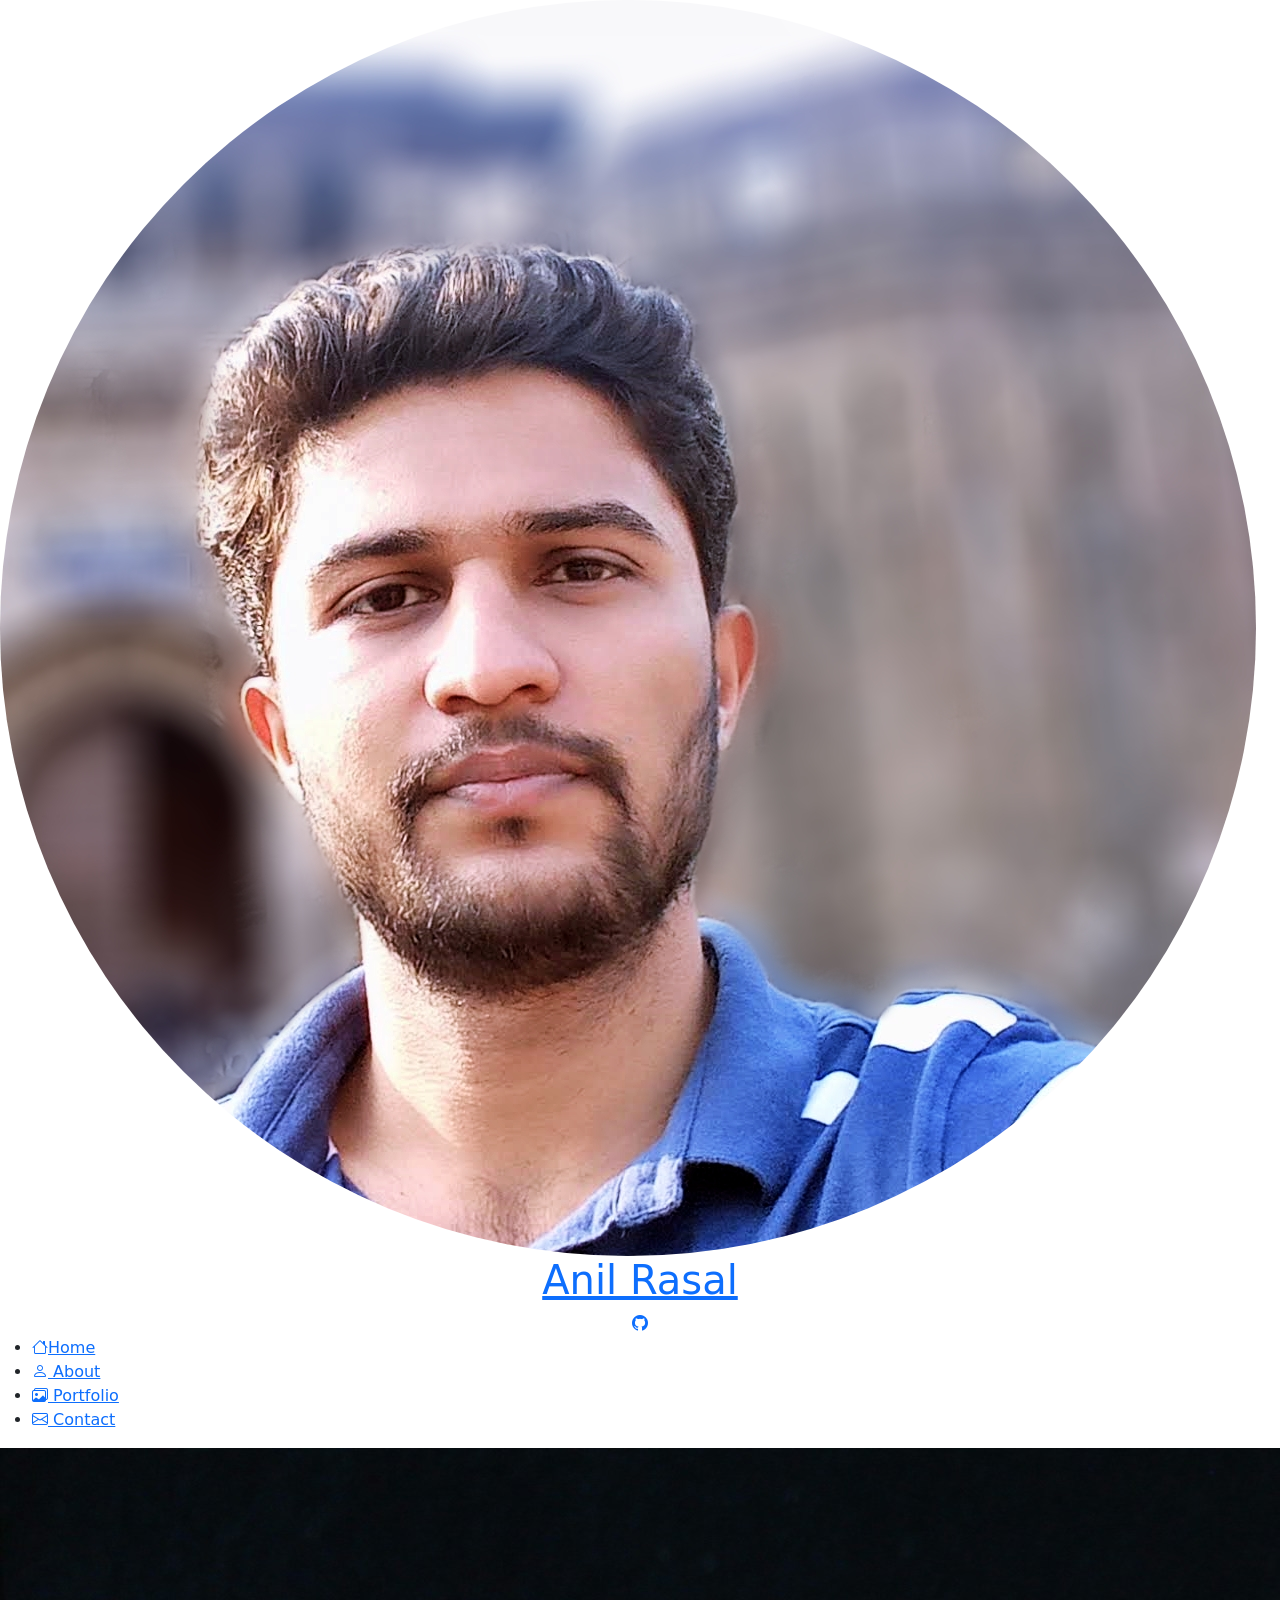
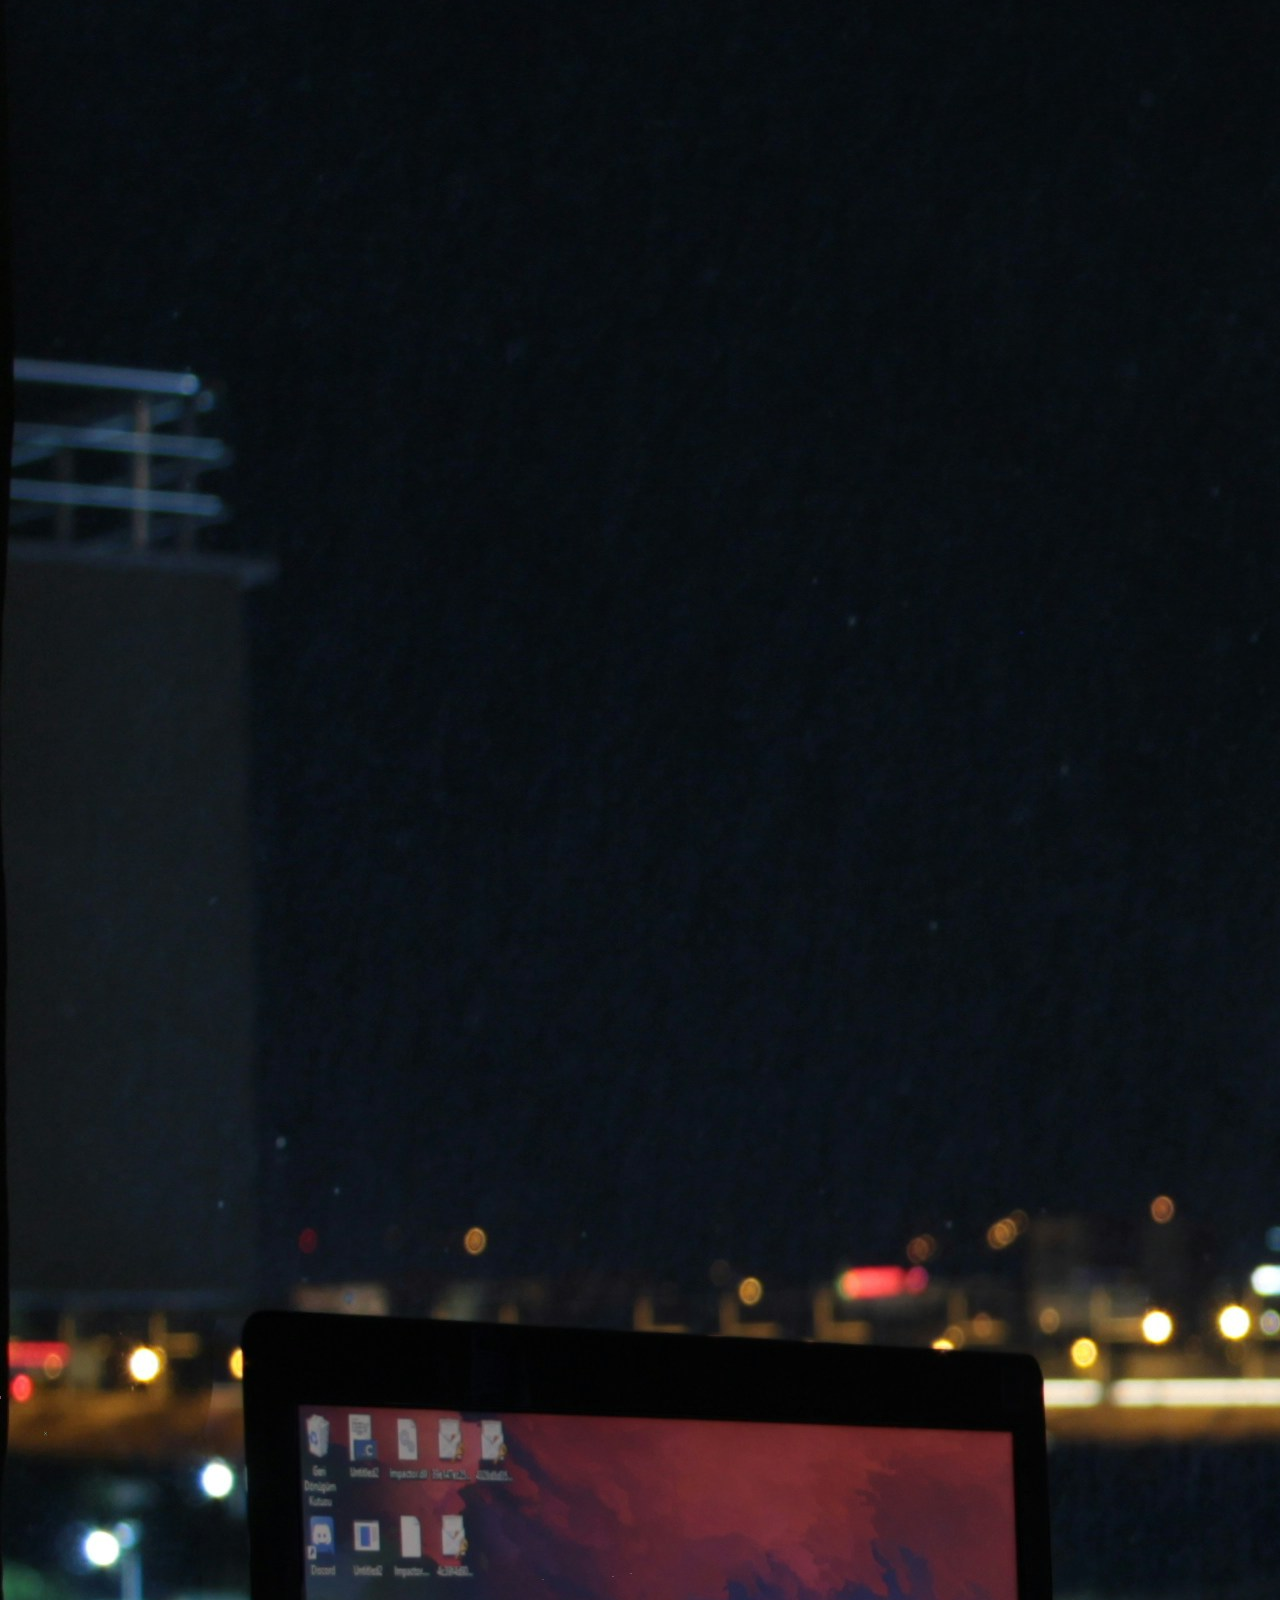
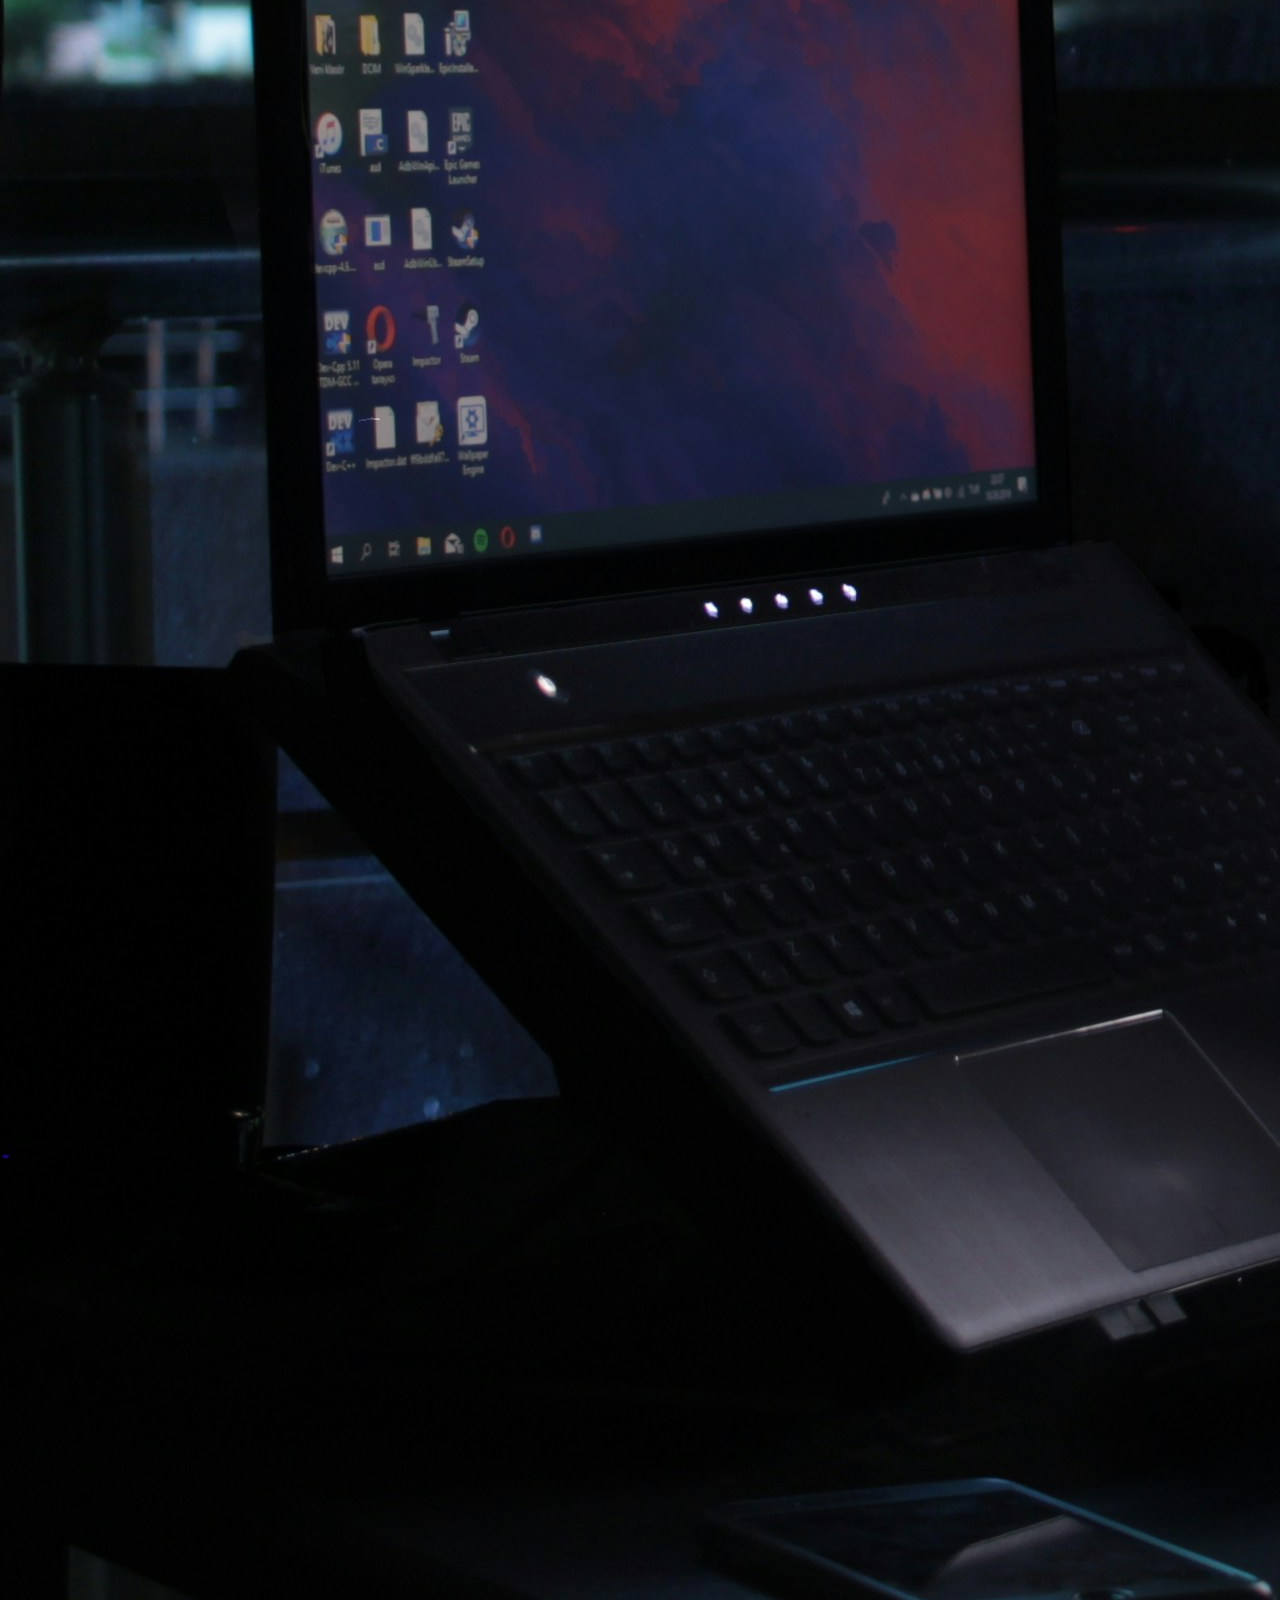
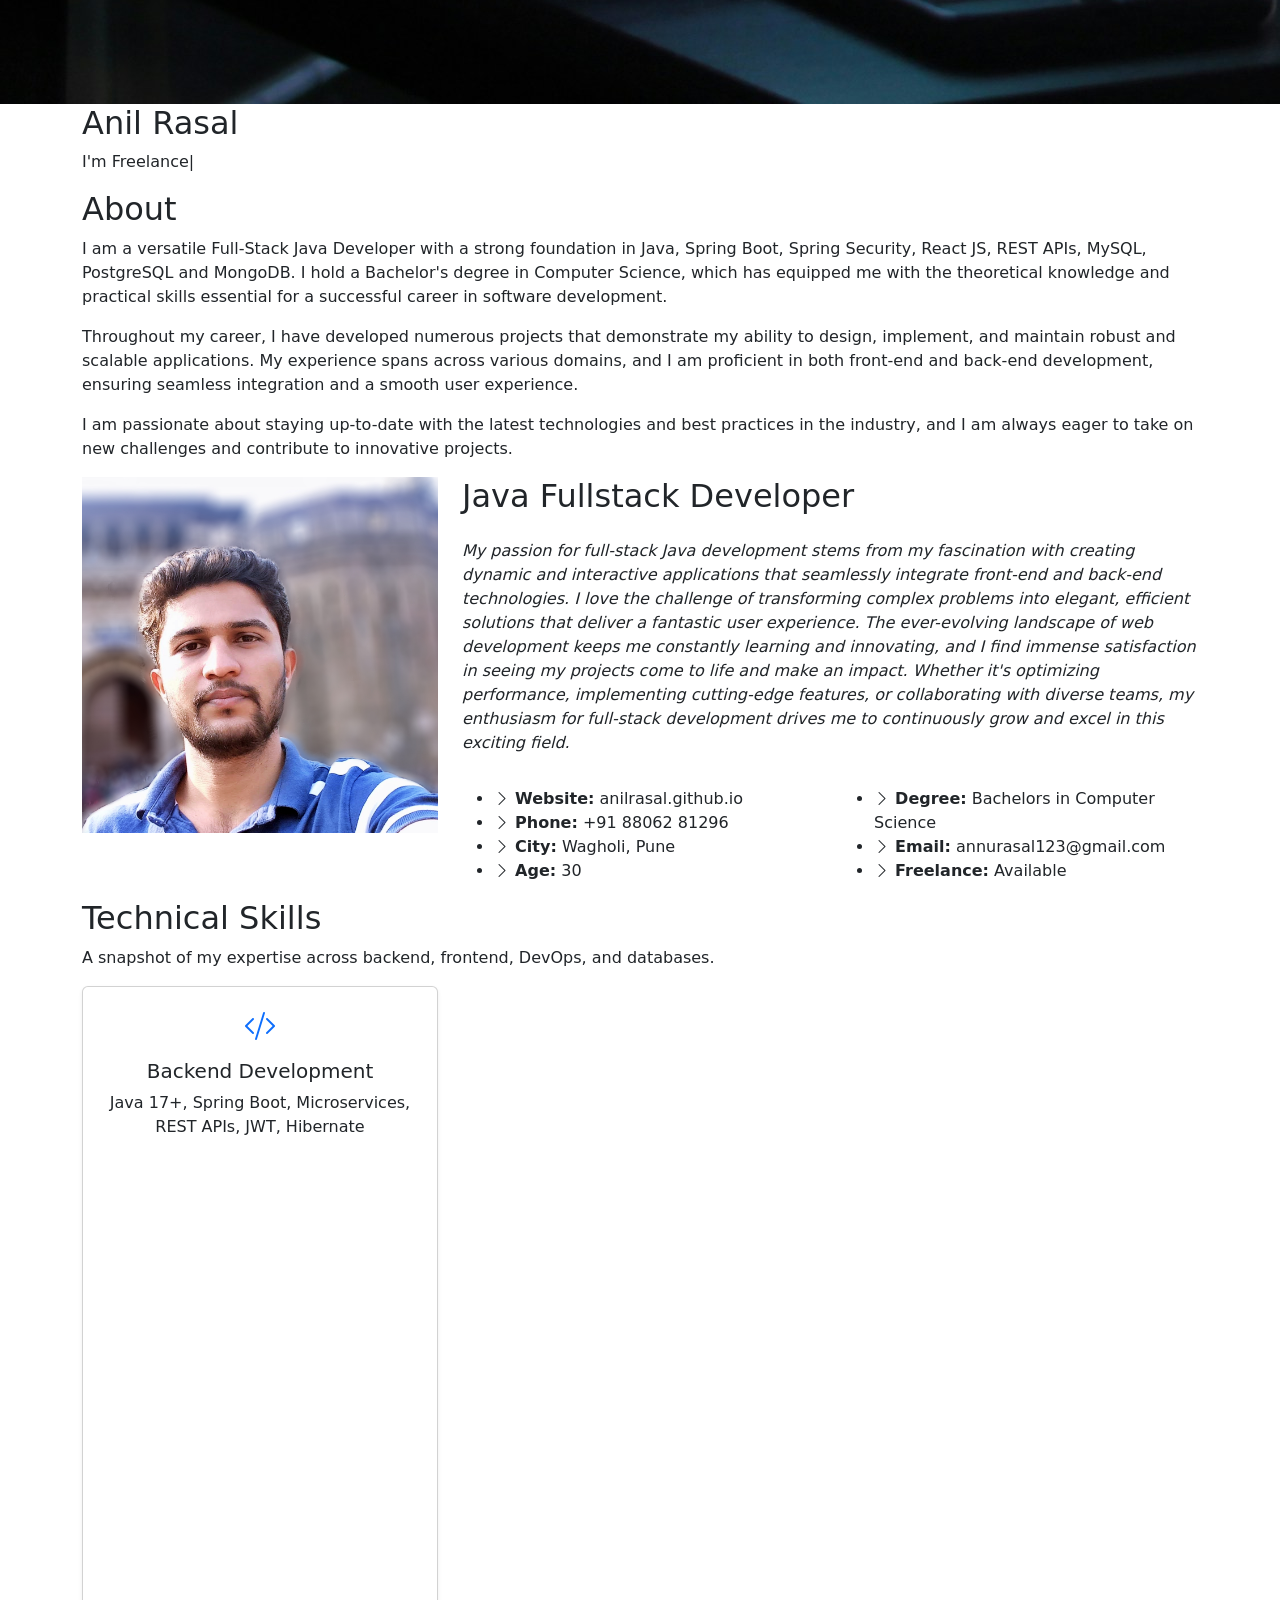
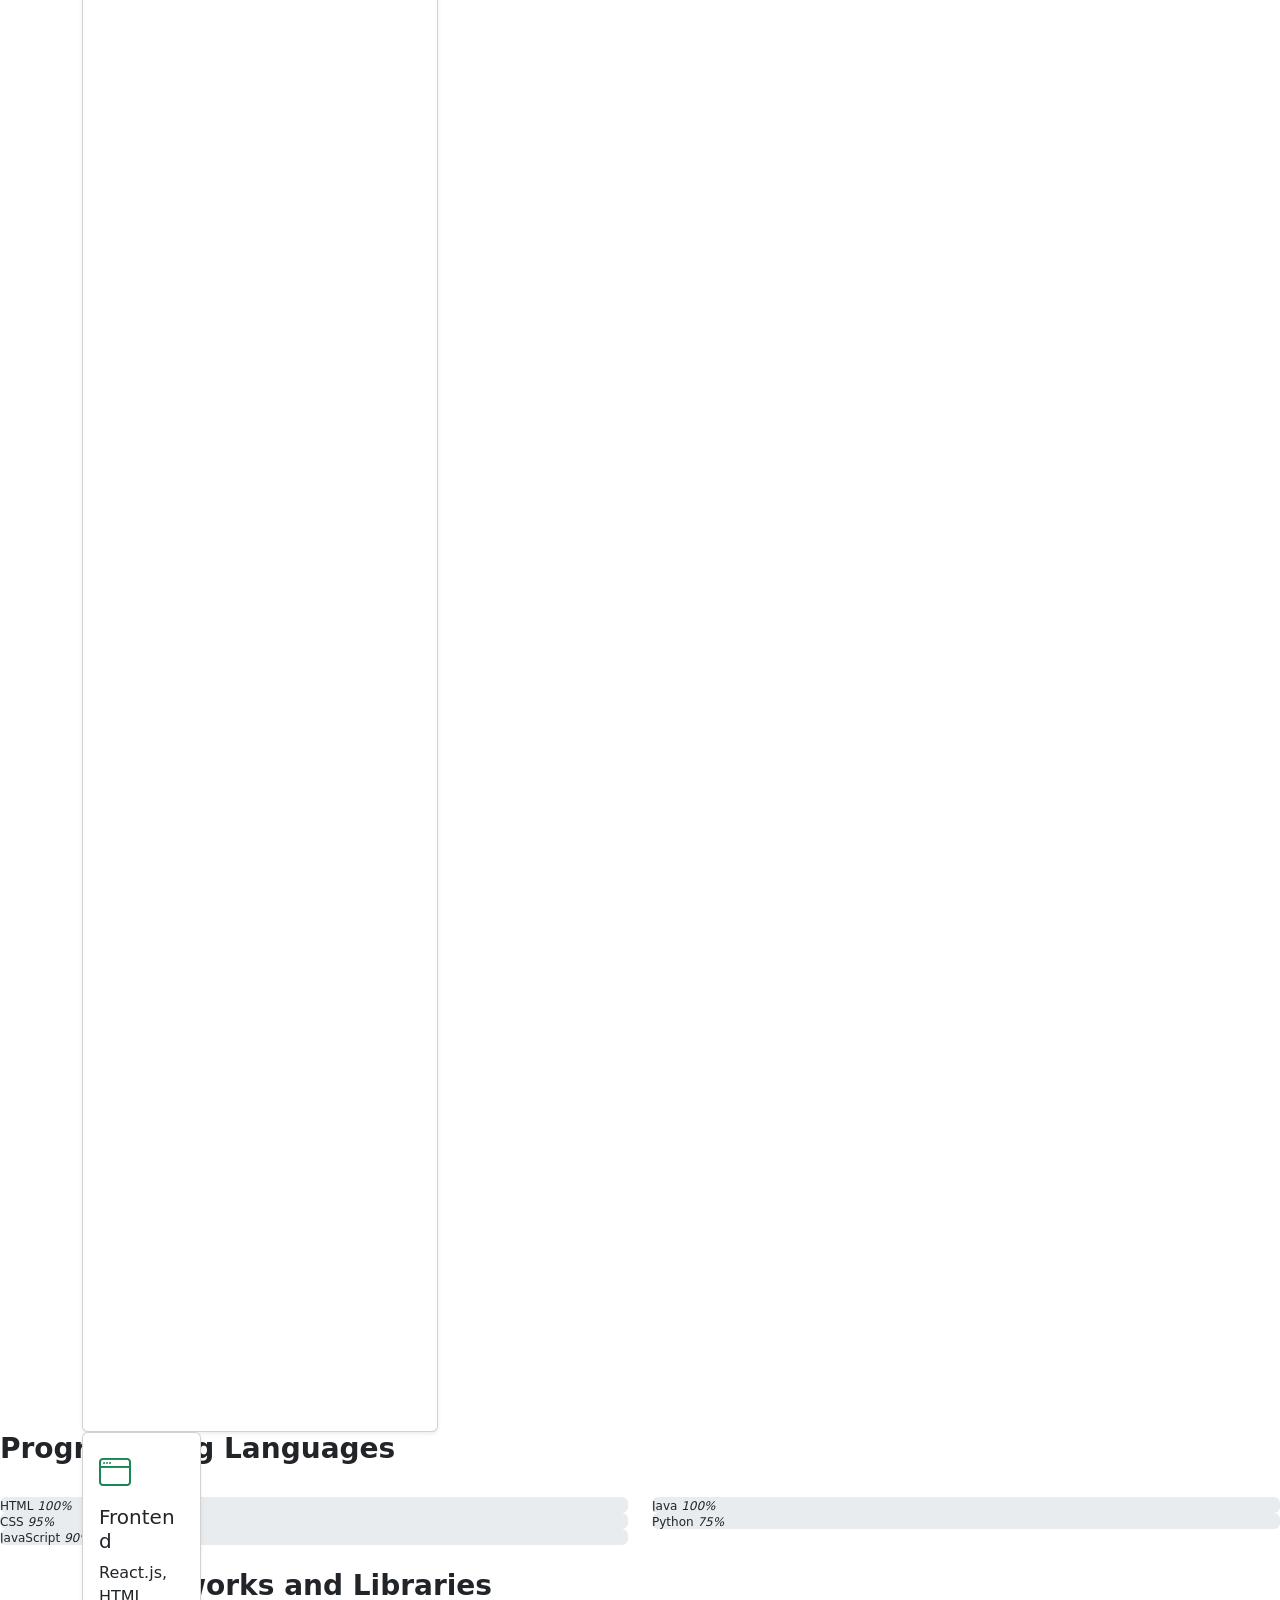
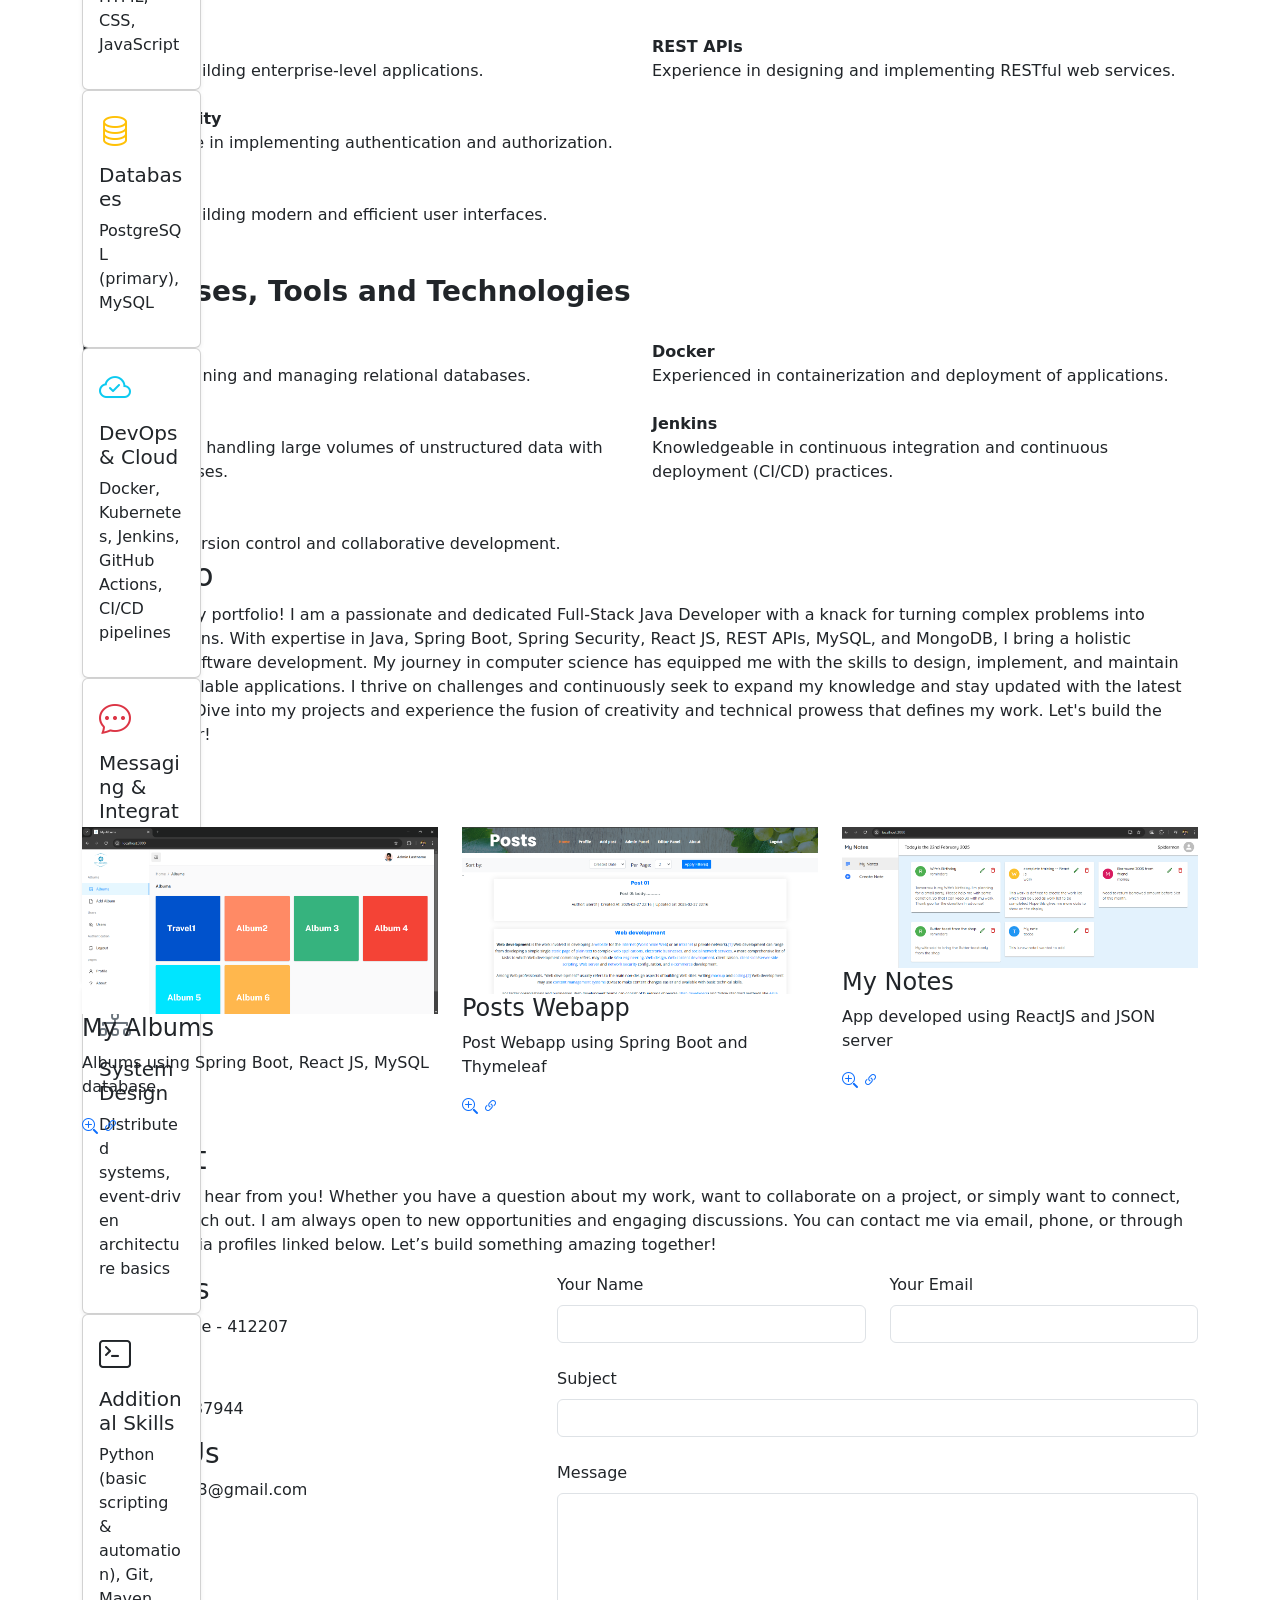
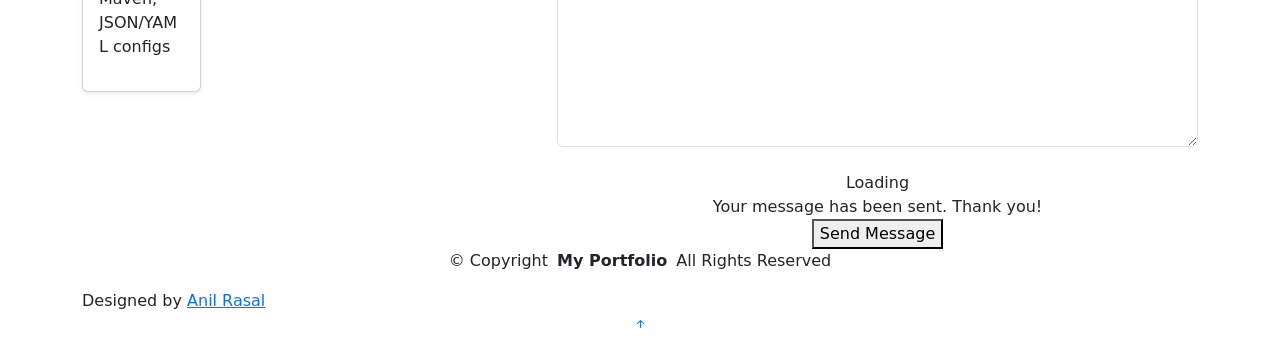
==== commit e834dc58: "Center align Backend Development card" ====
--- a/index.html
+++ b/index.html
@@ -171,7 +171,7 @@
 
             <!-- Backend -->
             <div class="col-lg-4 col-md-6"> 
-              <div class="card shadow-sm p-3 h-100"> 
+              <div class="card shadow-sm p-3 h-100 text-center"> 
                 <i class="bi bi-code-slash fs-2 text-primary"></i> 
                 <h5 class="mt-2">Backend Development</h5> 
                 <p>Java 17+, Spring Boot, Microservices, REST APIs, JWT, Hibernate</p> 
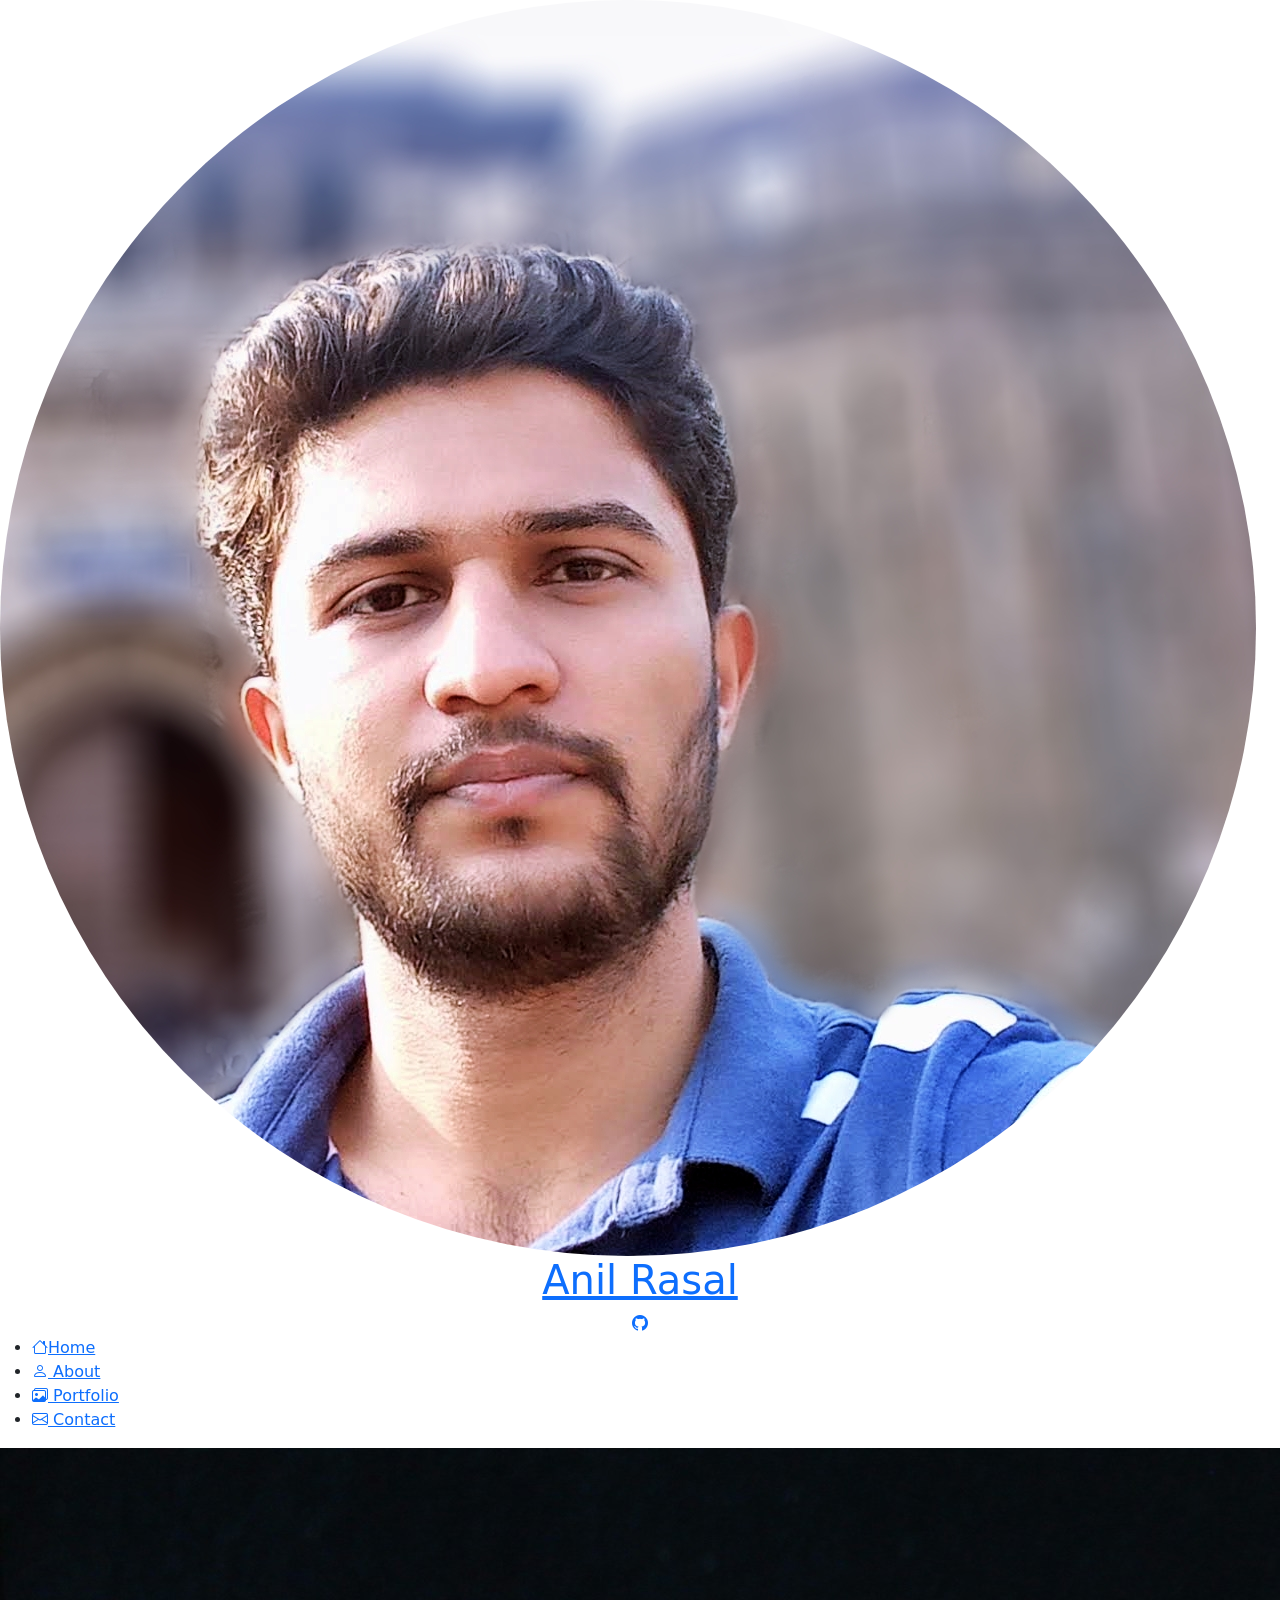
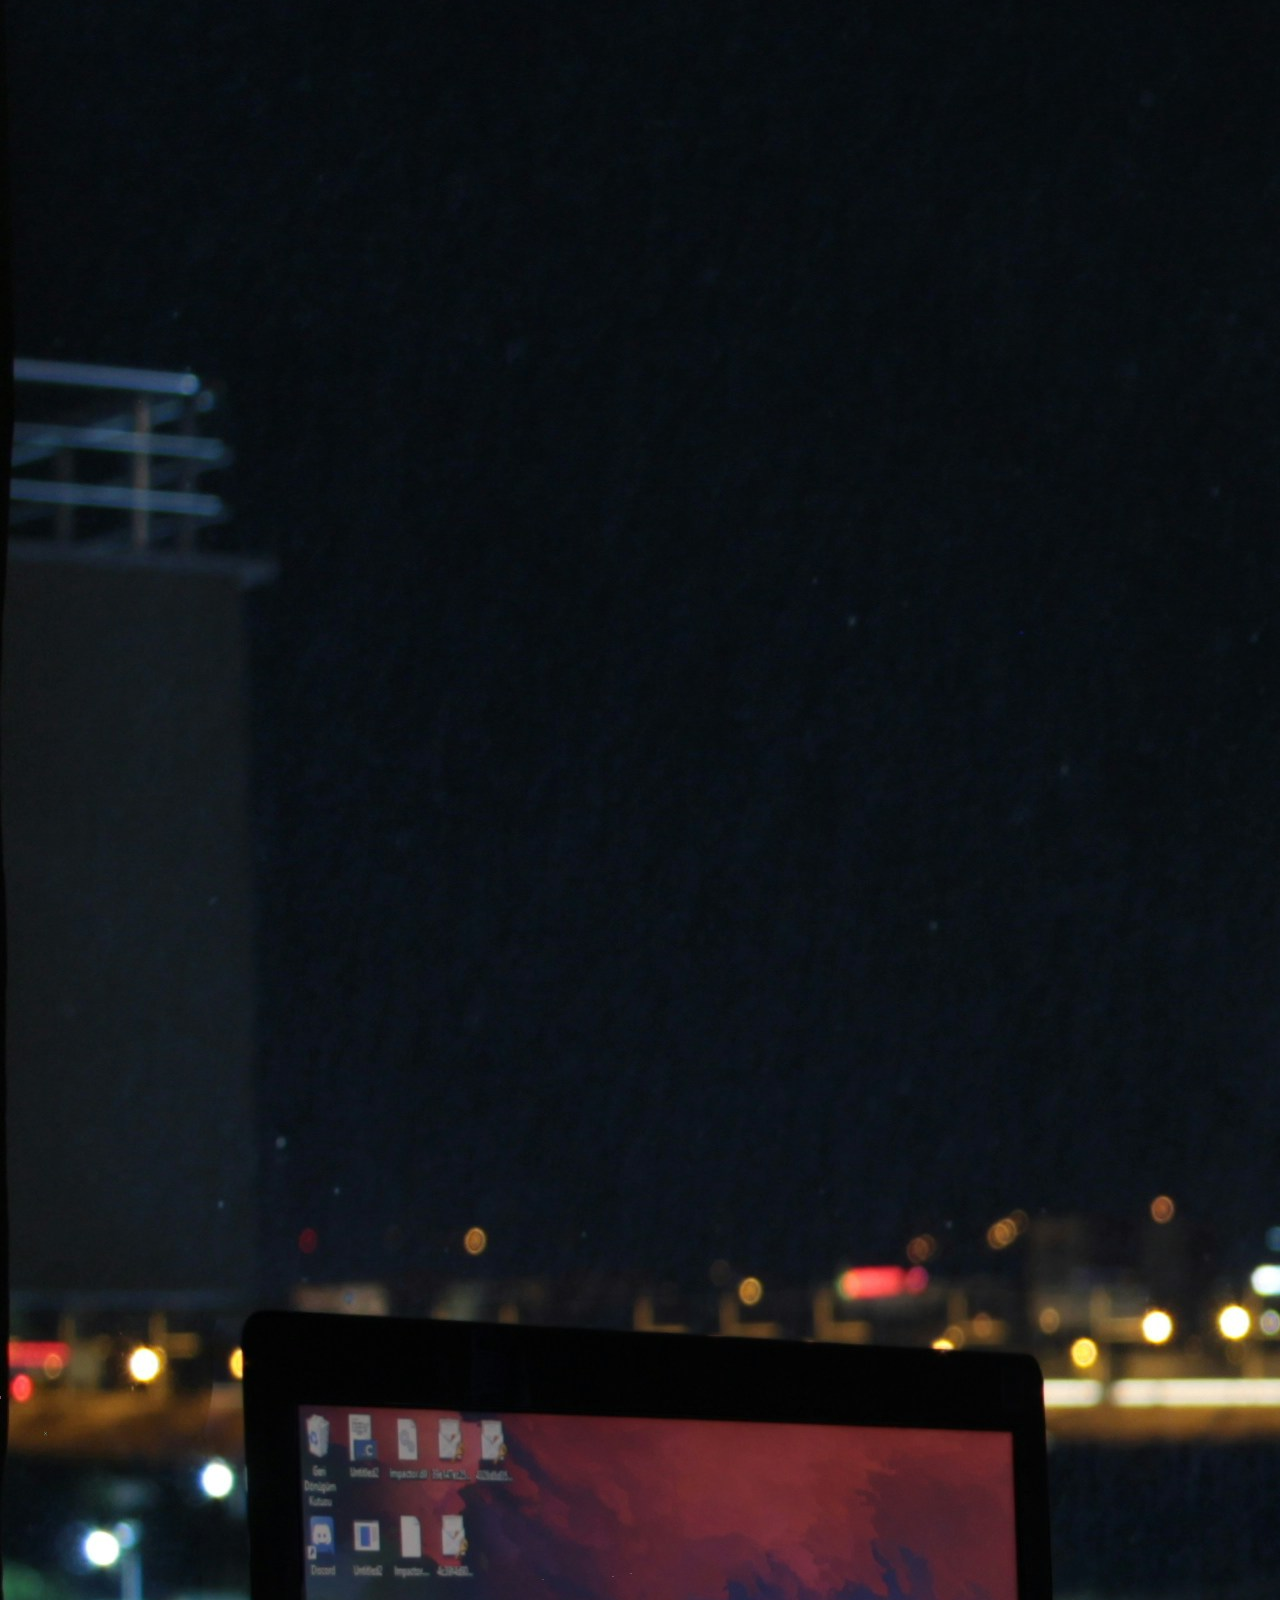
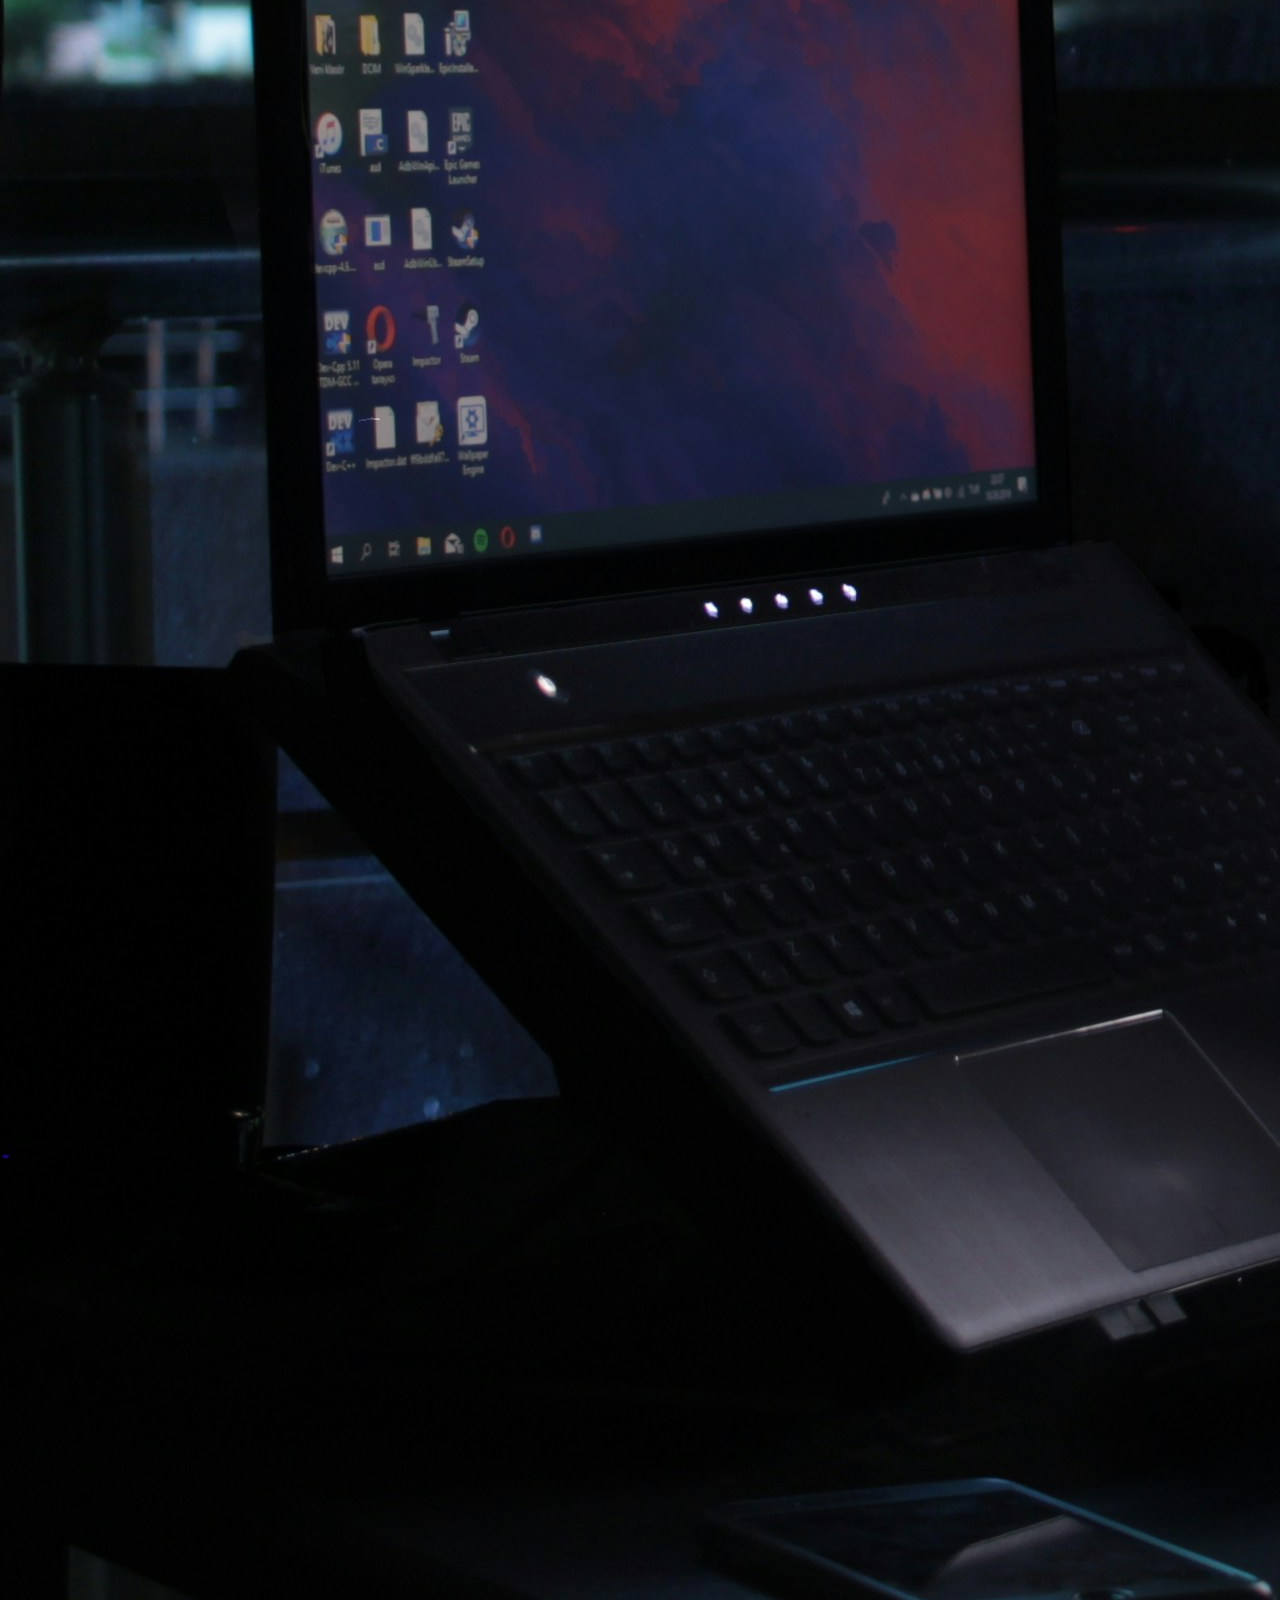
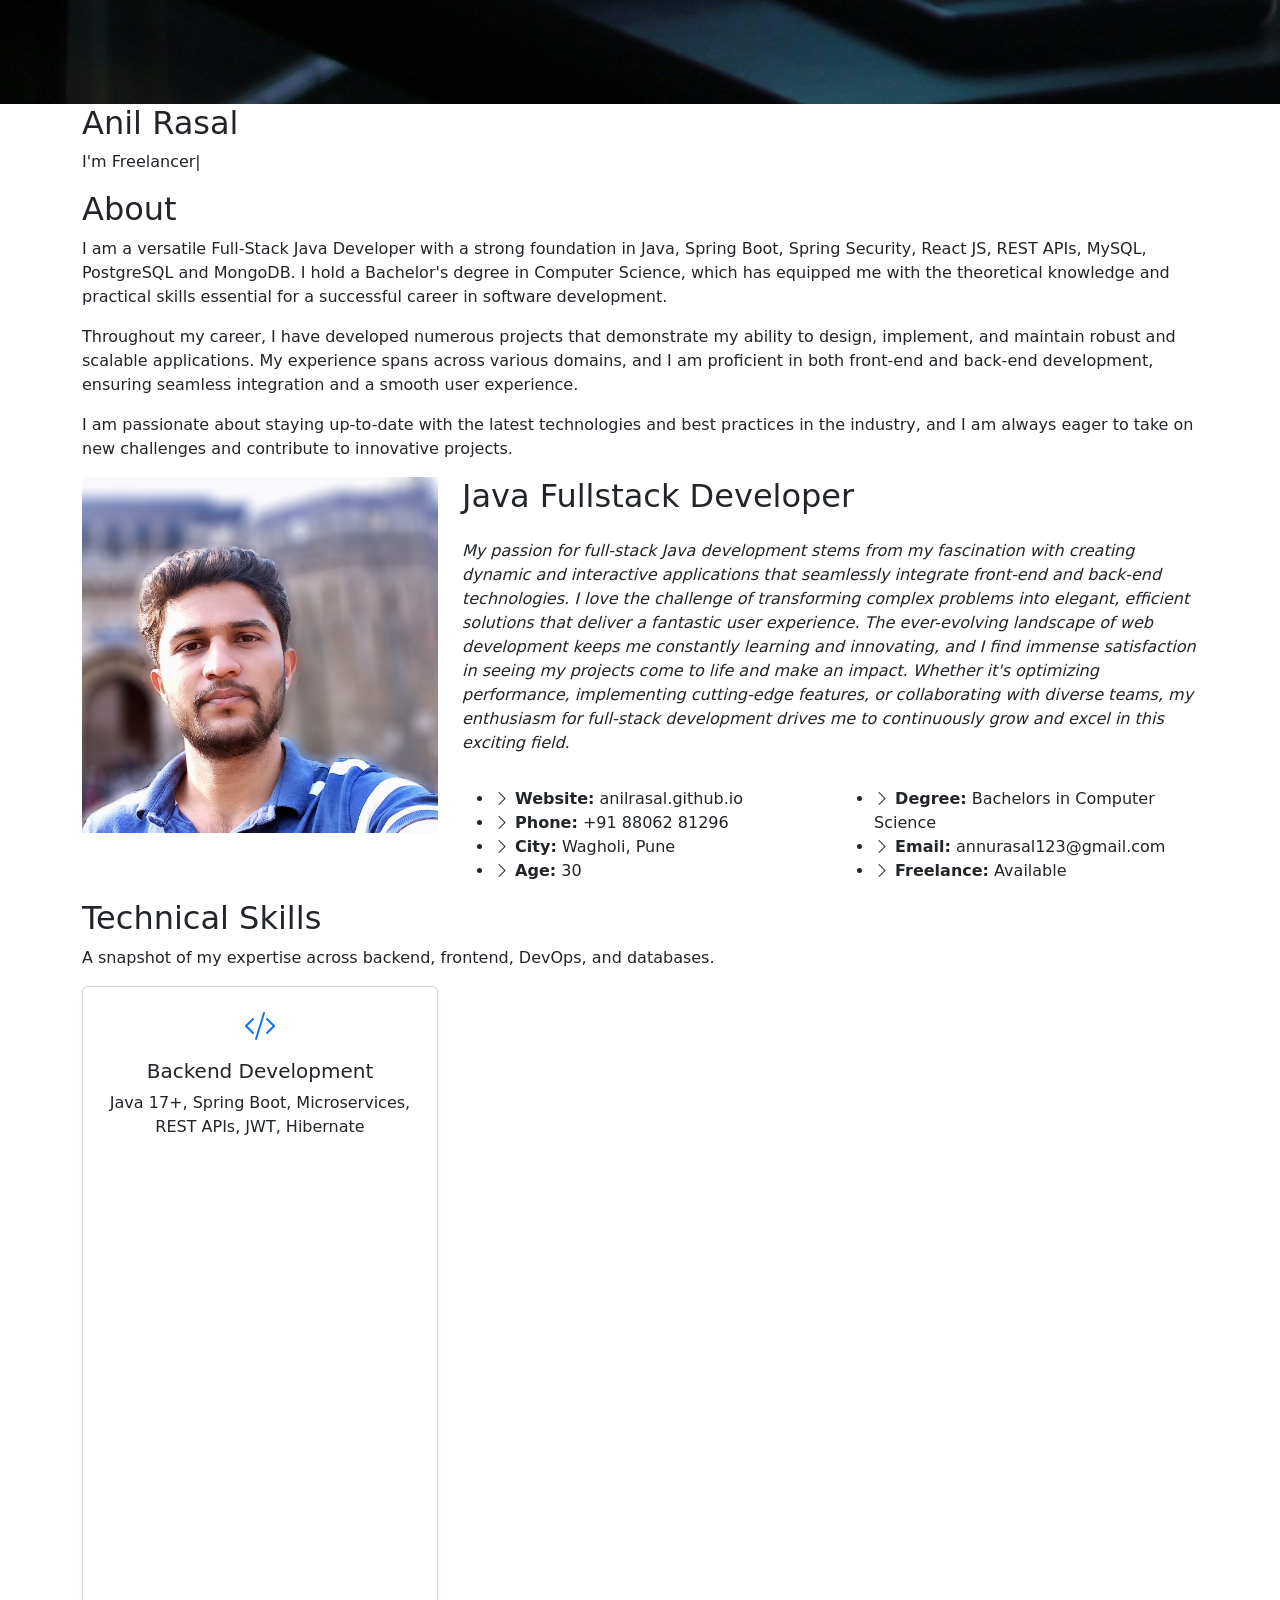
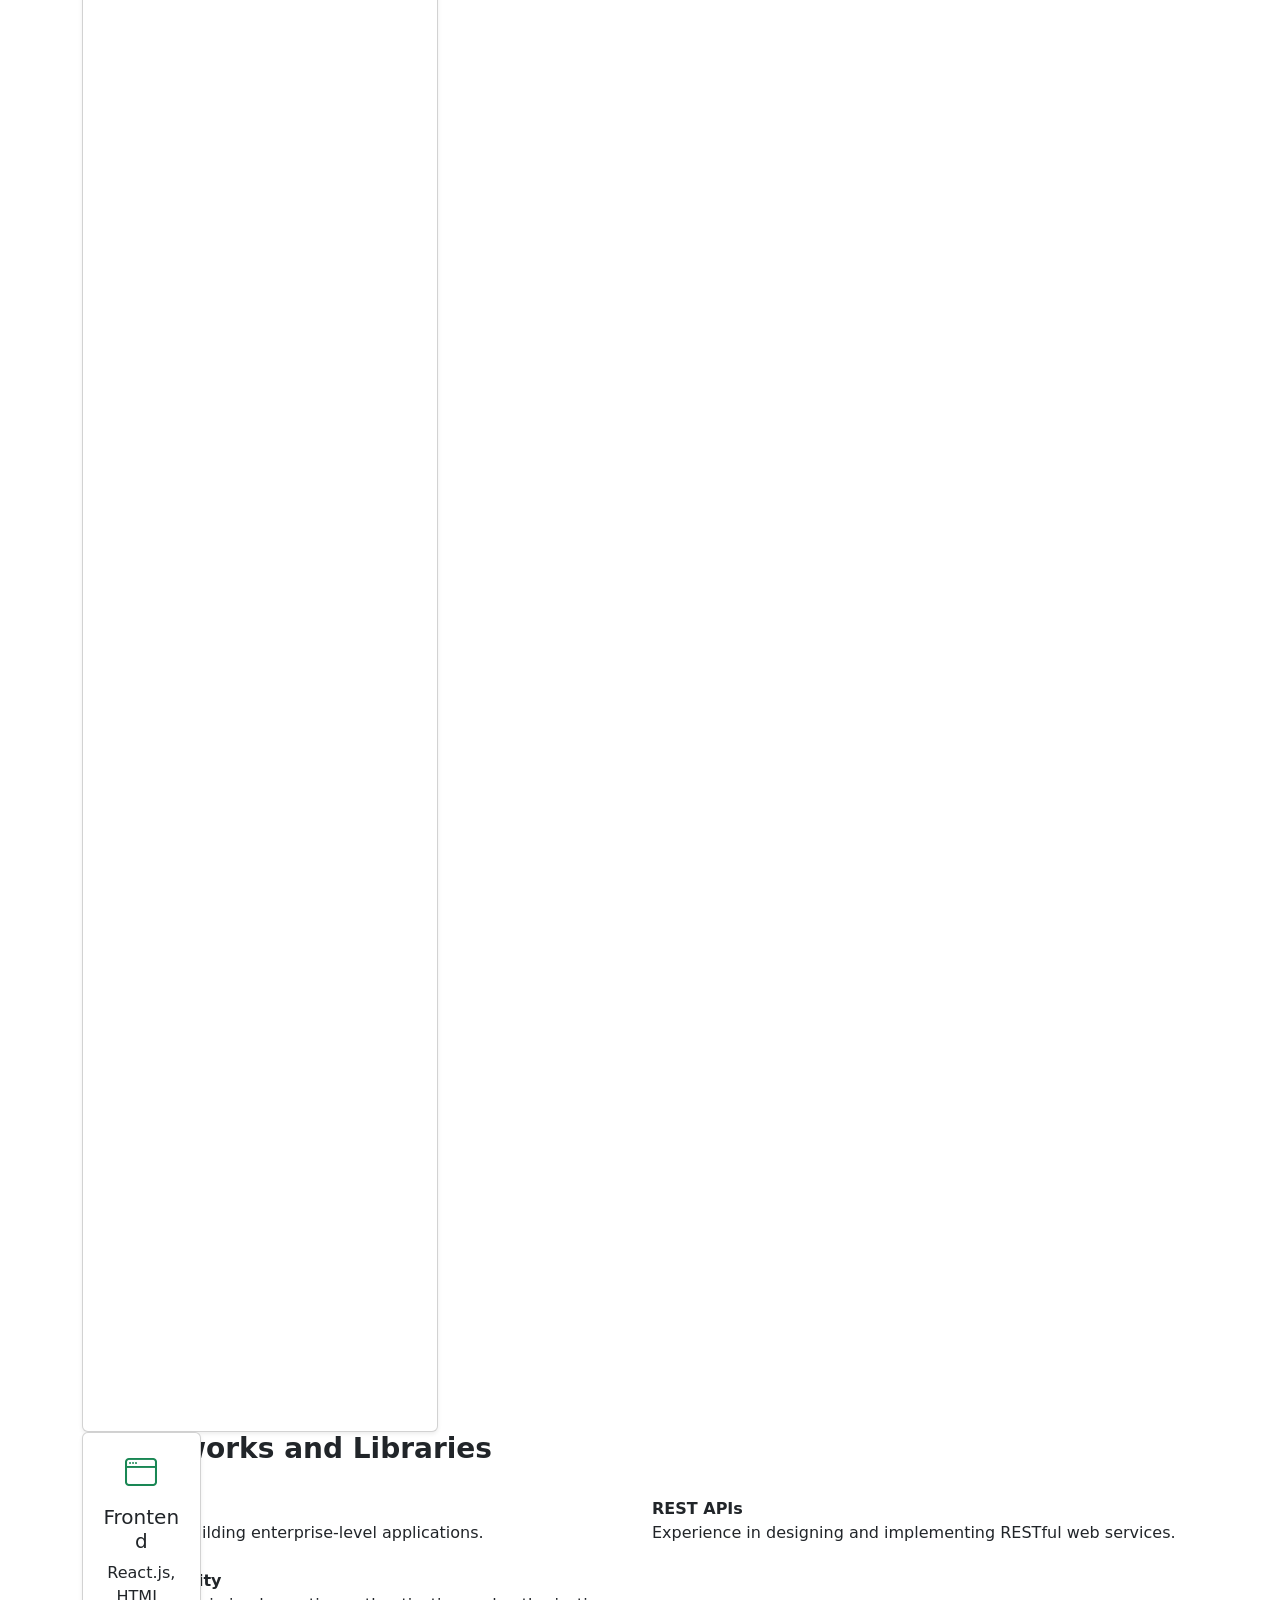
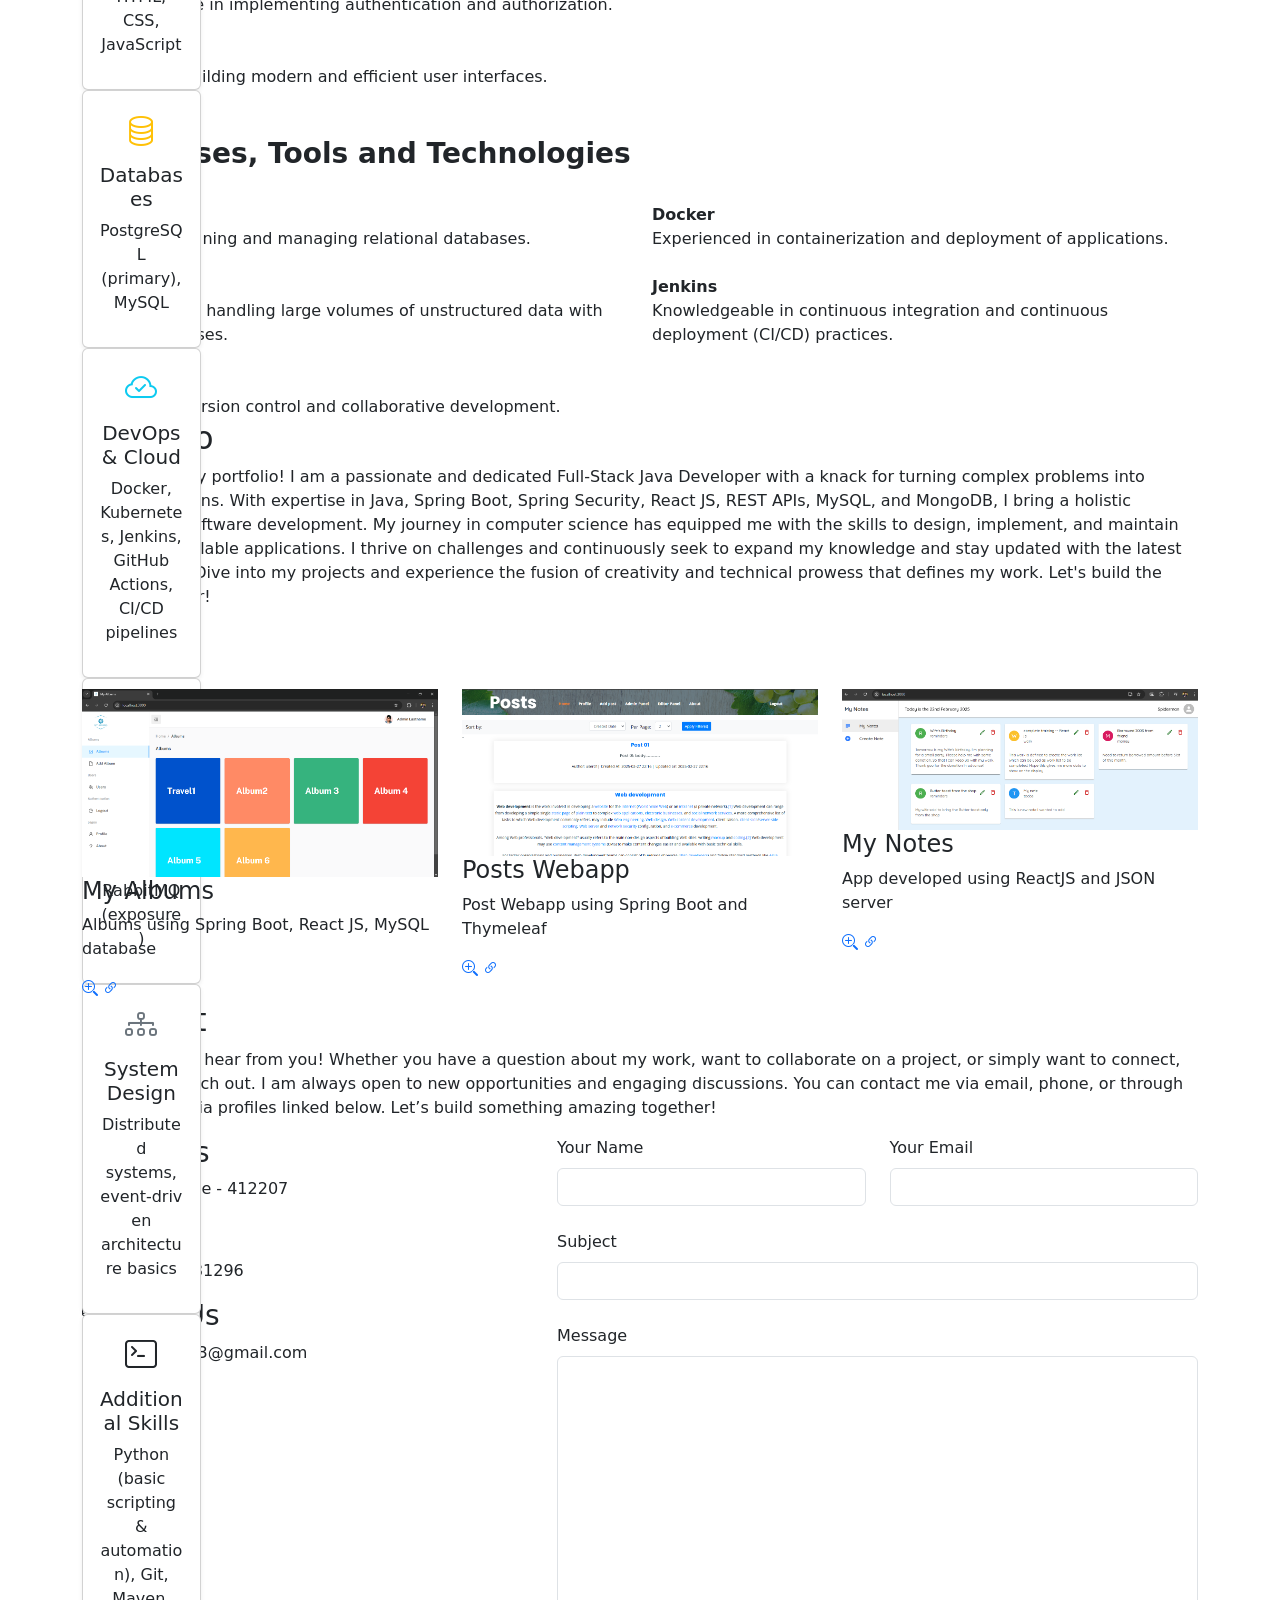
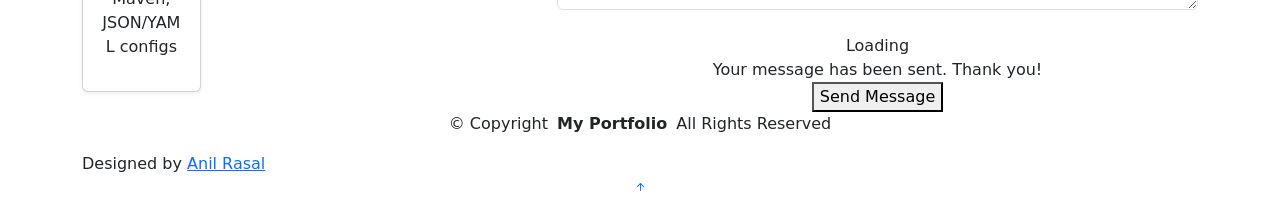
==== commit 3e9ea151: "Update card structure and contact number in index.html" ====
--- a/index.html
+++ b/index.html
@@ -179,7 +179,7 @@
 
               <!-- Frontend --> 
               <div class="col-lg-4 col-md-6"> 
-                <div class="card shadow-sm p-3 h-100"> 
+                <div class="card shadow-sm p-3 h-100 text-center"> 
                   <i class="bi bi-window fs-2 text-success"></i> 
                   <h5 class="mt-2">Frontend</h5> 
                   <p>React.js, HTML, CSS, JavaScript</p> 
@@ -188,7 +188,7 @@
 
               <!-- Databases --> 
               <div class="col-lg-4 col-md-6"> 
-                <div class="card shadow-sm p-3 h-100"> 
+                <div class="card shadow-sm p-3 h-100 text-center"> 
                   <i class="bi bi-database fs-2 text-warning"></i> 
                   <h5 class="mt-2">Databases</h5> 
                   <p>PostgreSQL (primary), MySQL</p> 
@@ -197,7 +197,7 @@
 
               <!-- DevOps --> 
               <div class="col-lg-4 col-md-6"> 
-                <div class="card shadow-sm p-3 h-100"> 
+                <div class="card shadow-sm p-3 h-100 text-center"> 
                   <i class="bi bi-cloud-check fs-2 text-info"></i> 
                   <h5 class="mt-2">DevOps & Cloud</h5> 
                   <p>Docker, Kubernetes, Jenkins, GitHub Actions, CI/CD pipelines</p> 
@@ -206,7 +206,7 @@
 
               <!-- Messaging --> 
               <div class="col-lg-4 col-md-6"> 
-                <div class="card shadow-sm p-3 h-100"> 
+                <div class="card shadow-sm p-3 h-100 text-center"> 
                   <i class="bi bi-chat-dots fs-2 text-danger"></i> 
                   <h5 class="mt-2">Messaging & Integration</h5> 
                   <p>Kafka, RabbitMQ (exposure)</p> 
@@ -215,7 +215,7 @@
               
               <!-- System Design --> 
               <div class="col-lg-4 col-md-6"> 
-                <div class="card shadow-sm p-3 h-100"> 
+                <div class="card shadow-sm p-3 h-100 text-center"> 
                   <i class="bi bi-diagram-3 fs-2 text-secondary"></i> 
                   <h5 class="mt-2">System Design</h5> 
                   <p>Distributed systems, event‑driven architecture basics</p> 
@@ -224,7 +224,7 @@
               
               <!-- Additional Skills --> 
               <div class="col-lg-4 col-md-6"> 
-                <div class="card shadow-sm p-3 h-100"> 
+                <div class="card shadow-sm p-3 h-100 text-center"> 
                   <i class="bi bi-terminal fs-2 text-dark"></i> 
                   <h5 class="mt-2">Additional Skills</h5> 
                   <p>Python (basic scripting & automation), Git, Maven, JSON/YAML configs</p> 
@@ -234,64 +234,6 @@
             </div>
           </div>
         </div> 
-      
-        <div>
-          <h3><strong>Programming Languages </strong></h3>
-        </div><br>
-
-        <div class="row skills-content skills-animation">
-
-          <div class="col-lg-6">
-
-            <div class="progress">
-              <span class="skill"><span>HTML</span> <i class="val">100%</i></span>
-              <div class="progress-bar-wrap">
-                <div class="progress-bar" role="progressbar" aria-valuenow="100" aria-valuemin="0" aria-valuemax="100">
-                </div>
-              </div>
-            </div><!-- End Skills Item -->
-
-            <div class="progress">
-              <span class="skill"><span>CSS</span> <i class="val">95%</i></span>
-              <div class="progress-bar-wrap">
-                <div class="progress-bar" role="progressbar" aria-valuenow="95" aria-valuemin="0" aria-valuemax="100">
-                </div>
-              </div>
-            </div><!-- End Skills Item -->
-
-            <div class="progress">
-              <span class="skill"><span>JavaScript</span> <i class="val">90%</i></span>
-              <div class="progress-bar-wrap">
-                <div class="progress-bar" role="progressbar" aria-valuenow="90" aria-valuemin="0" aria-valuemax="100">
-                </div>
-              </div>
-            </div><!-- End Skills Item -->
-
-          </div>
-
-          <div class="col-lg-6">
-
-            <div class="progress">
-              <span class="skill"><span>Java</span> <i class="val">100%</i></span>
-              <div class="progress-bar-wrap">
-                <div class="progress-bar" role="progressbar" aria-valuenow="100" aria-valuemin="0" aria-valuemax="100">
-                </div>
-              </div>
-            </div><!-- End Skills Item -->
-
-            <div class="progress">
-              <span class="skill"><span>Python</span> <i class="val">75%</i></span>
-              <div class="progress-bar-wrap">
-                <div class="progress-bar" role="progressbar" aria-valuenow="75" aria-valuemin="0" aria-valuemax="100">
-                </div>
-              </div>
-            </div><!-- End Skills Item -->
-
-          </div>
-
-        </div>
-
-      </div><br>
 
 
 
@@ -508,7 +450,7 @@
                 <i class="bi bi-telephone flex-shrink-0"></i>
                 <div>
                   <h3>Call Us</h3>
-                  <p>+91 74999 87944</p>
+                  <p>+91 88062 81296</p>
                 </div>
               </div><!-- End Info Item -->
 
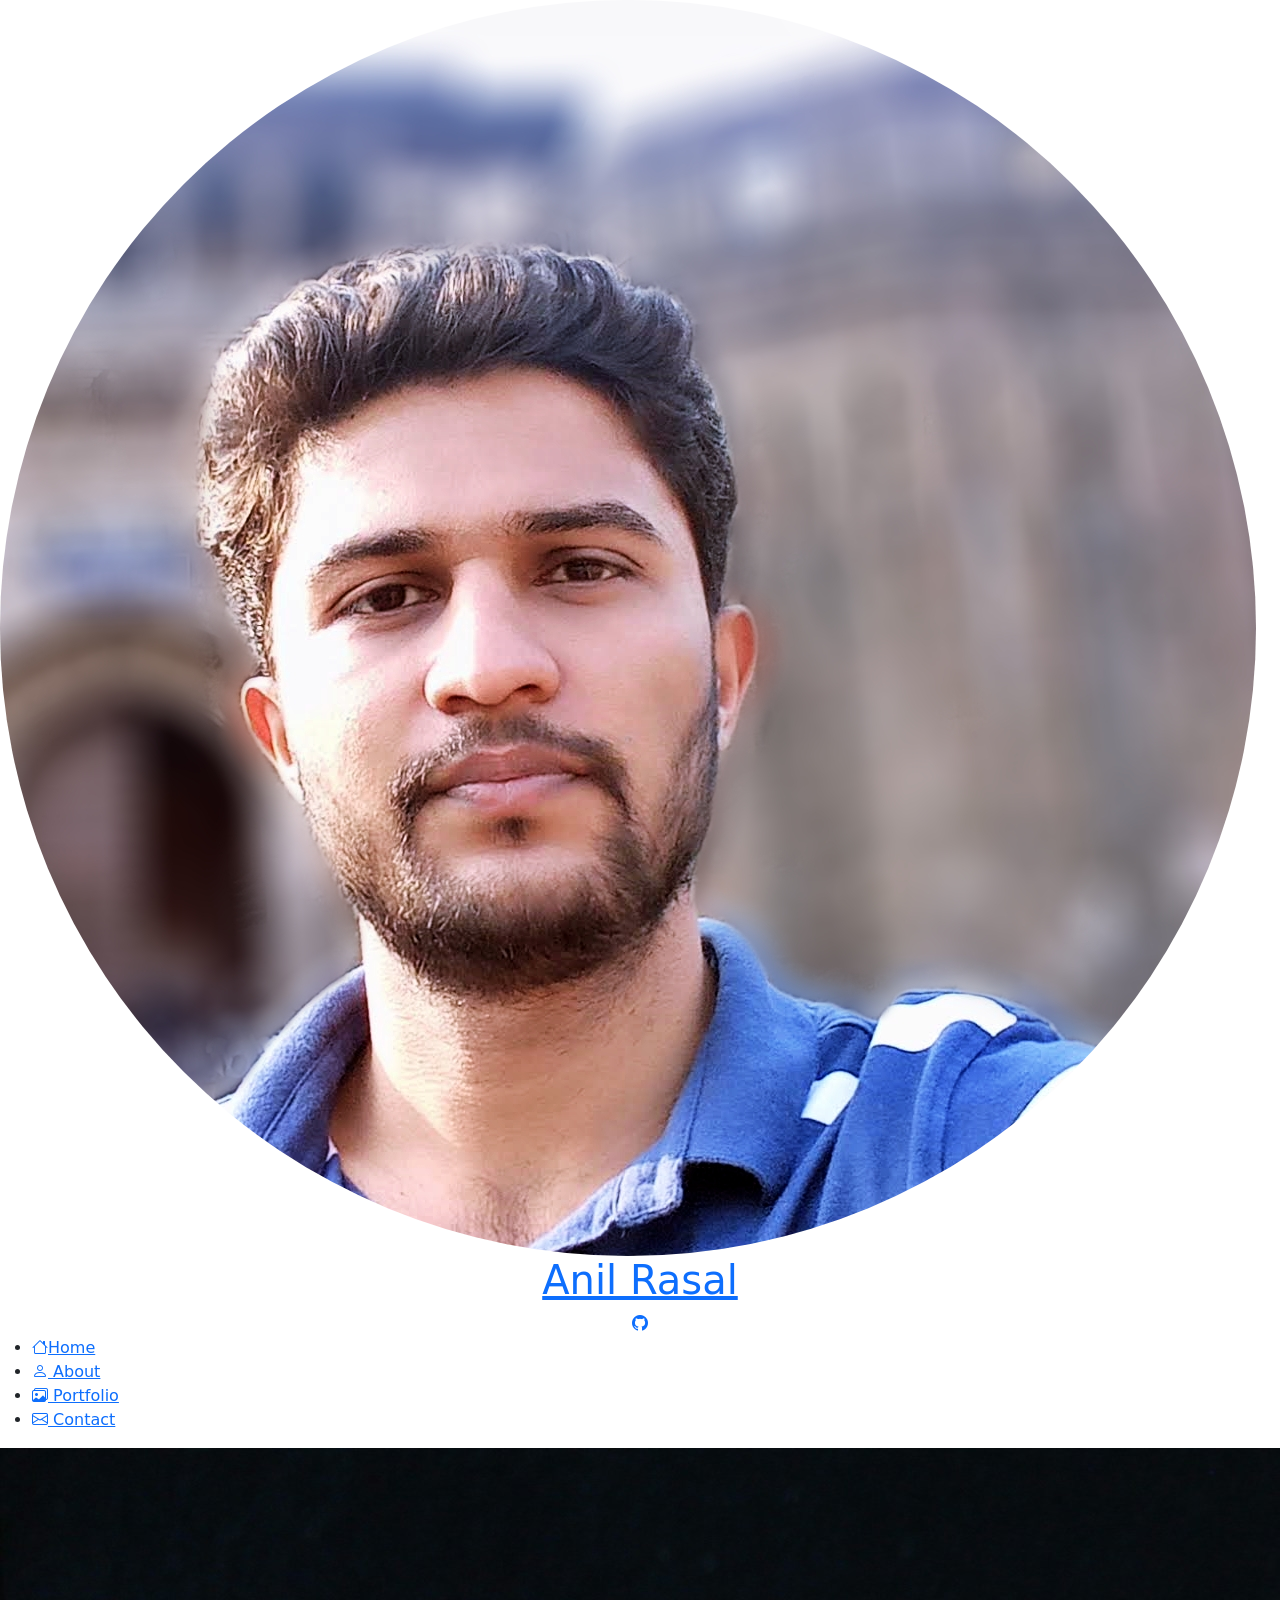
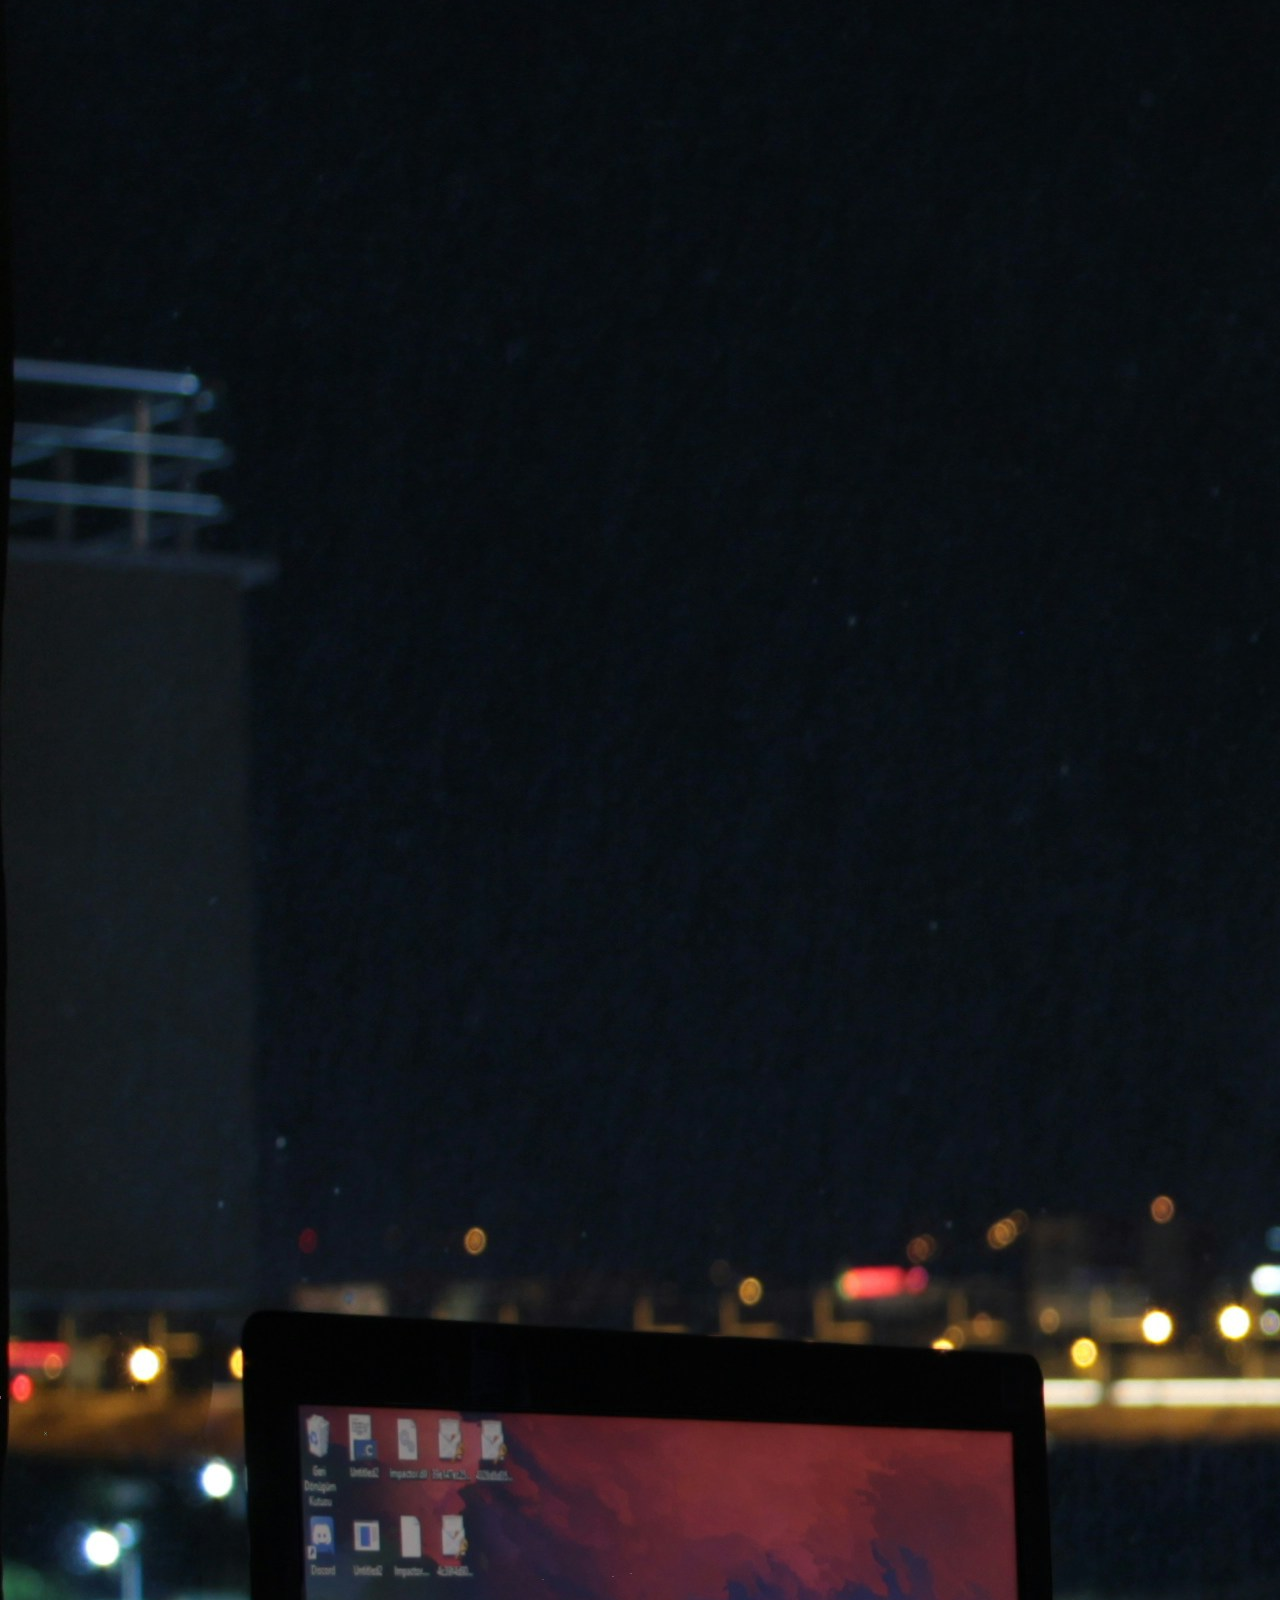
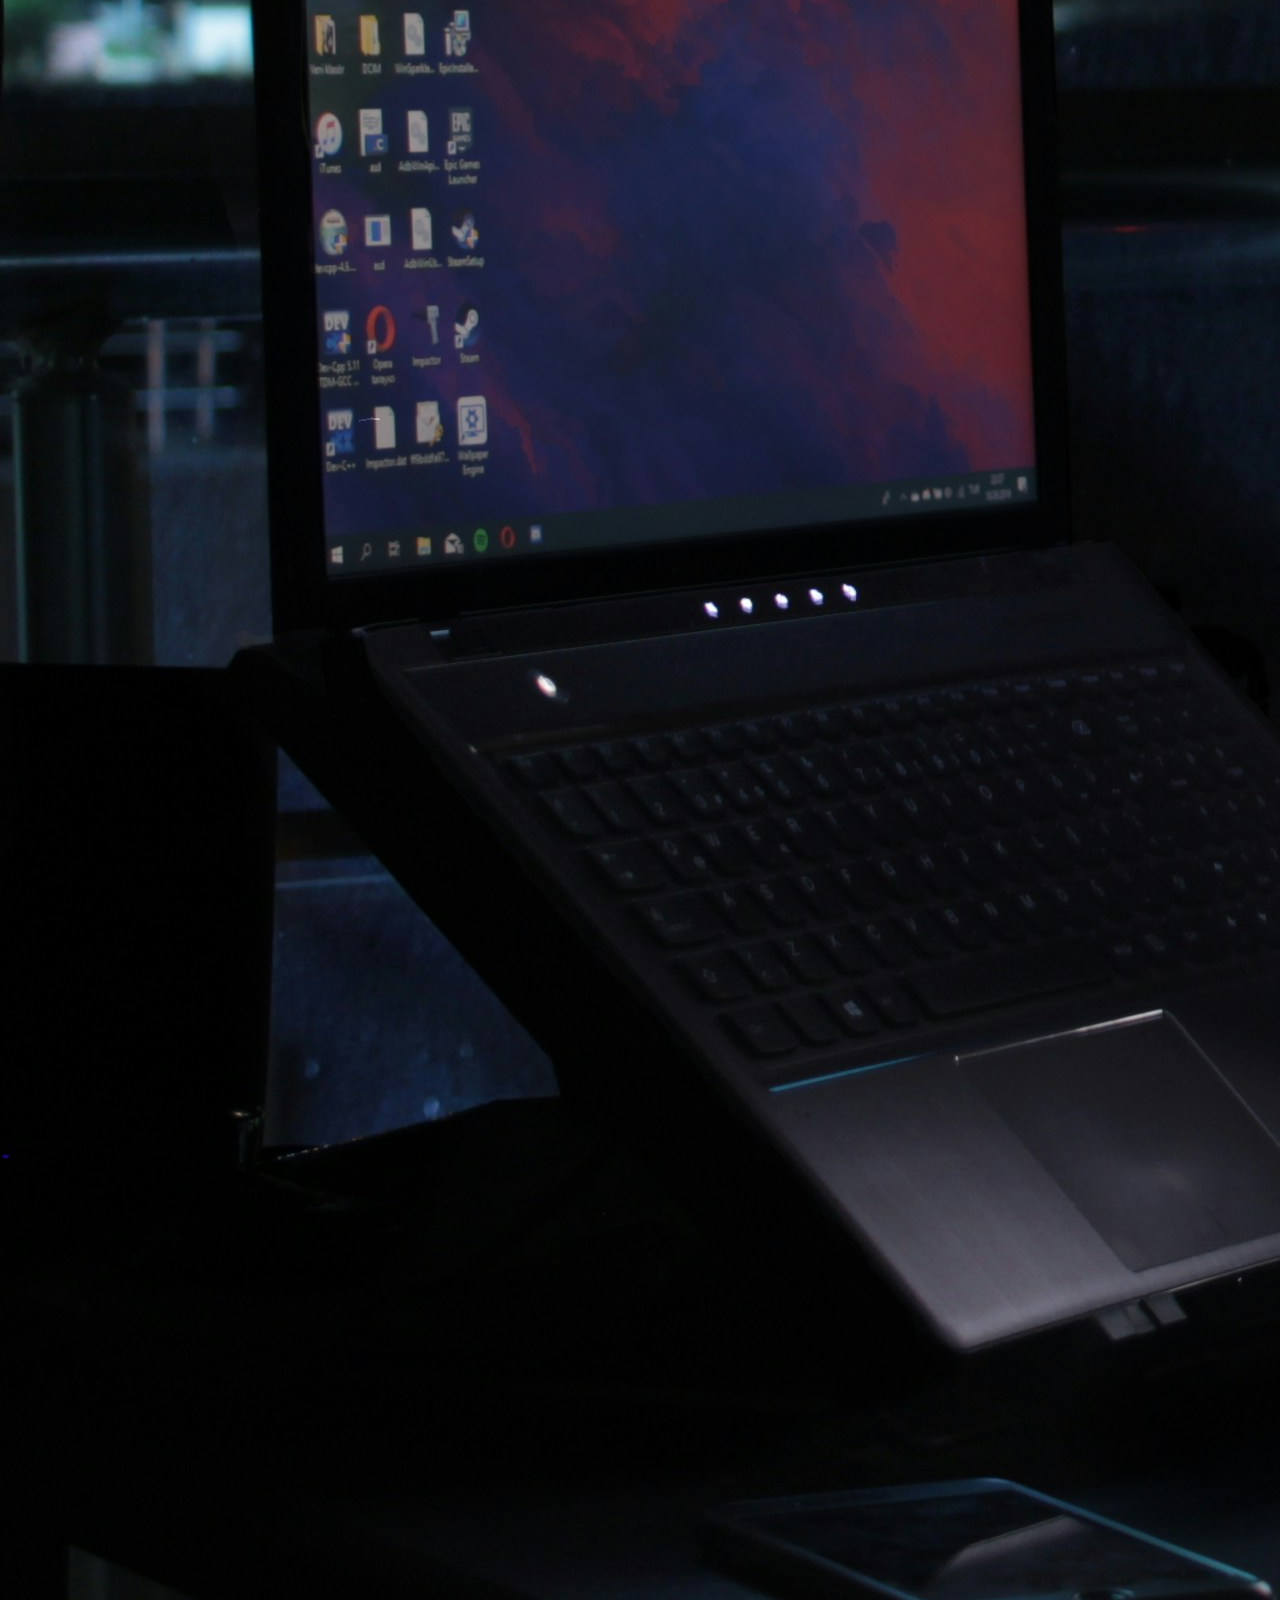
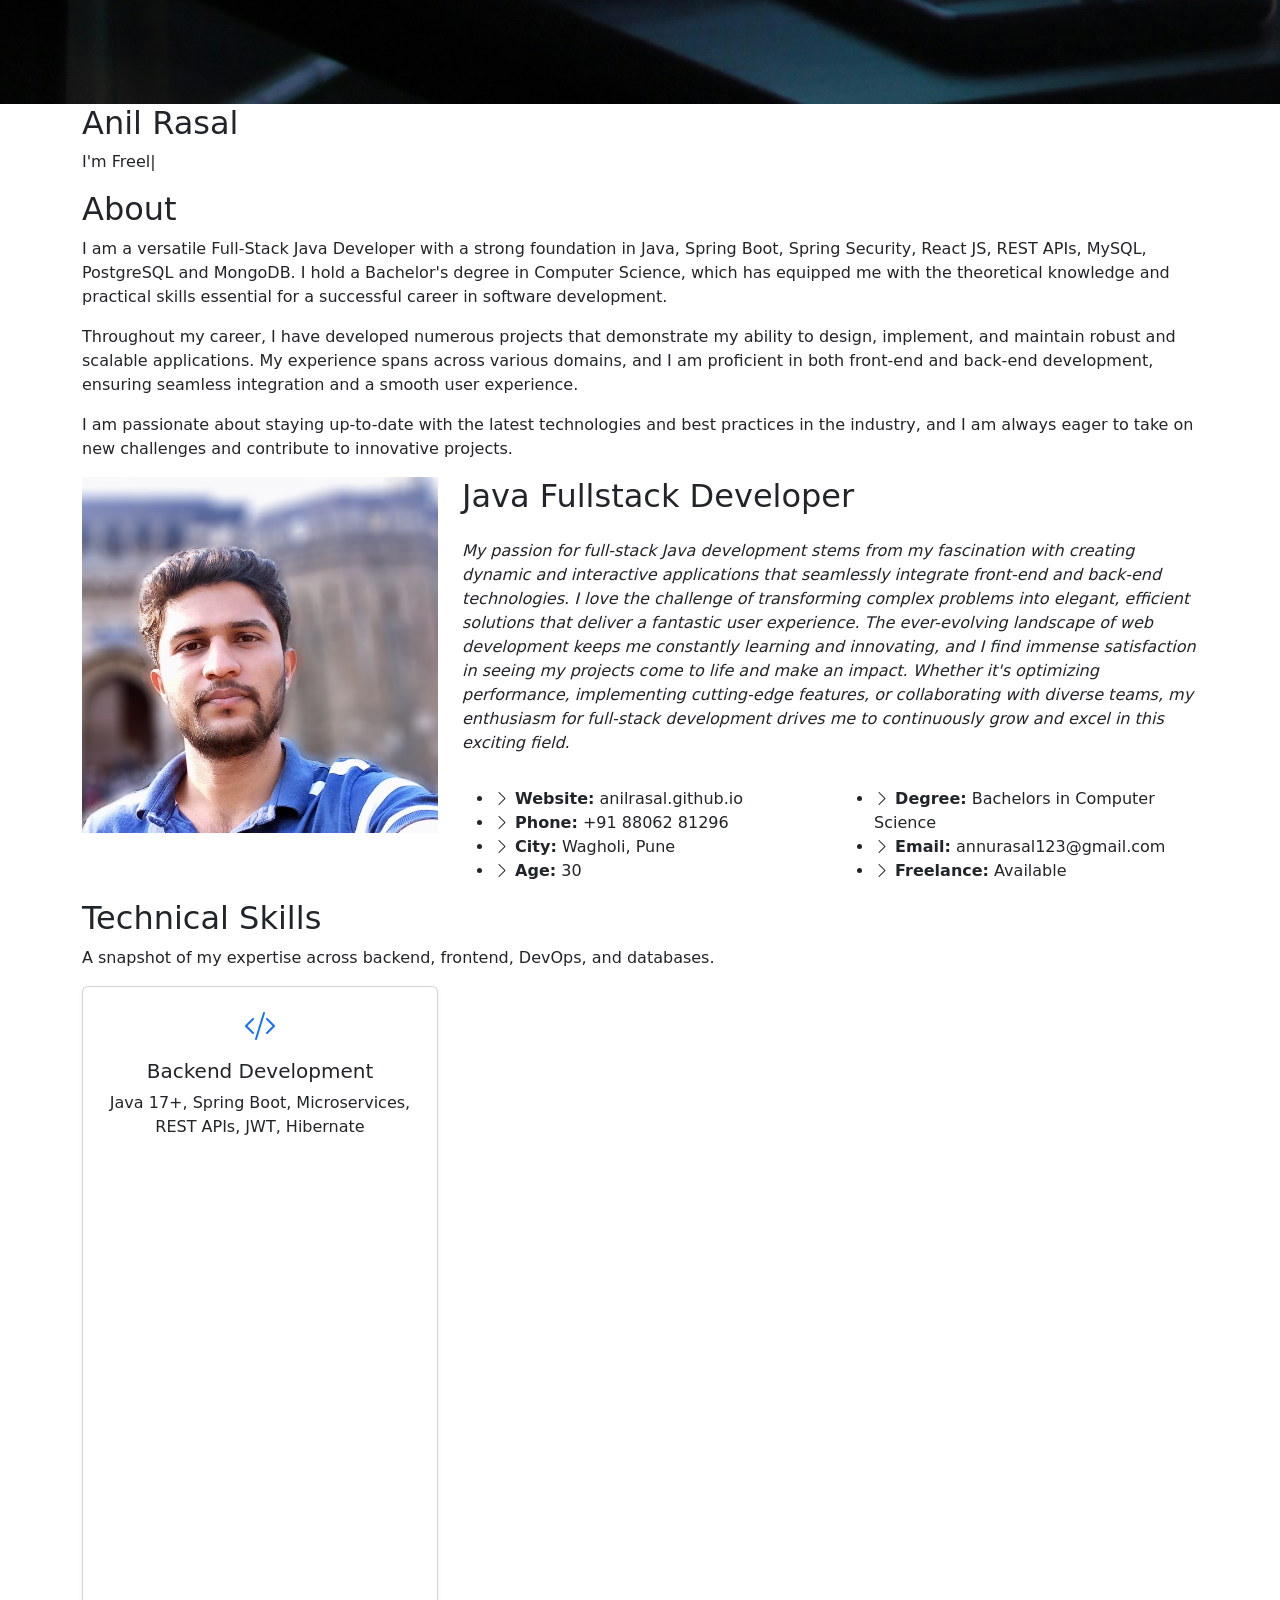
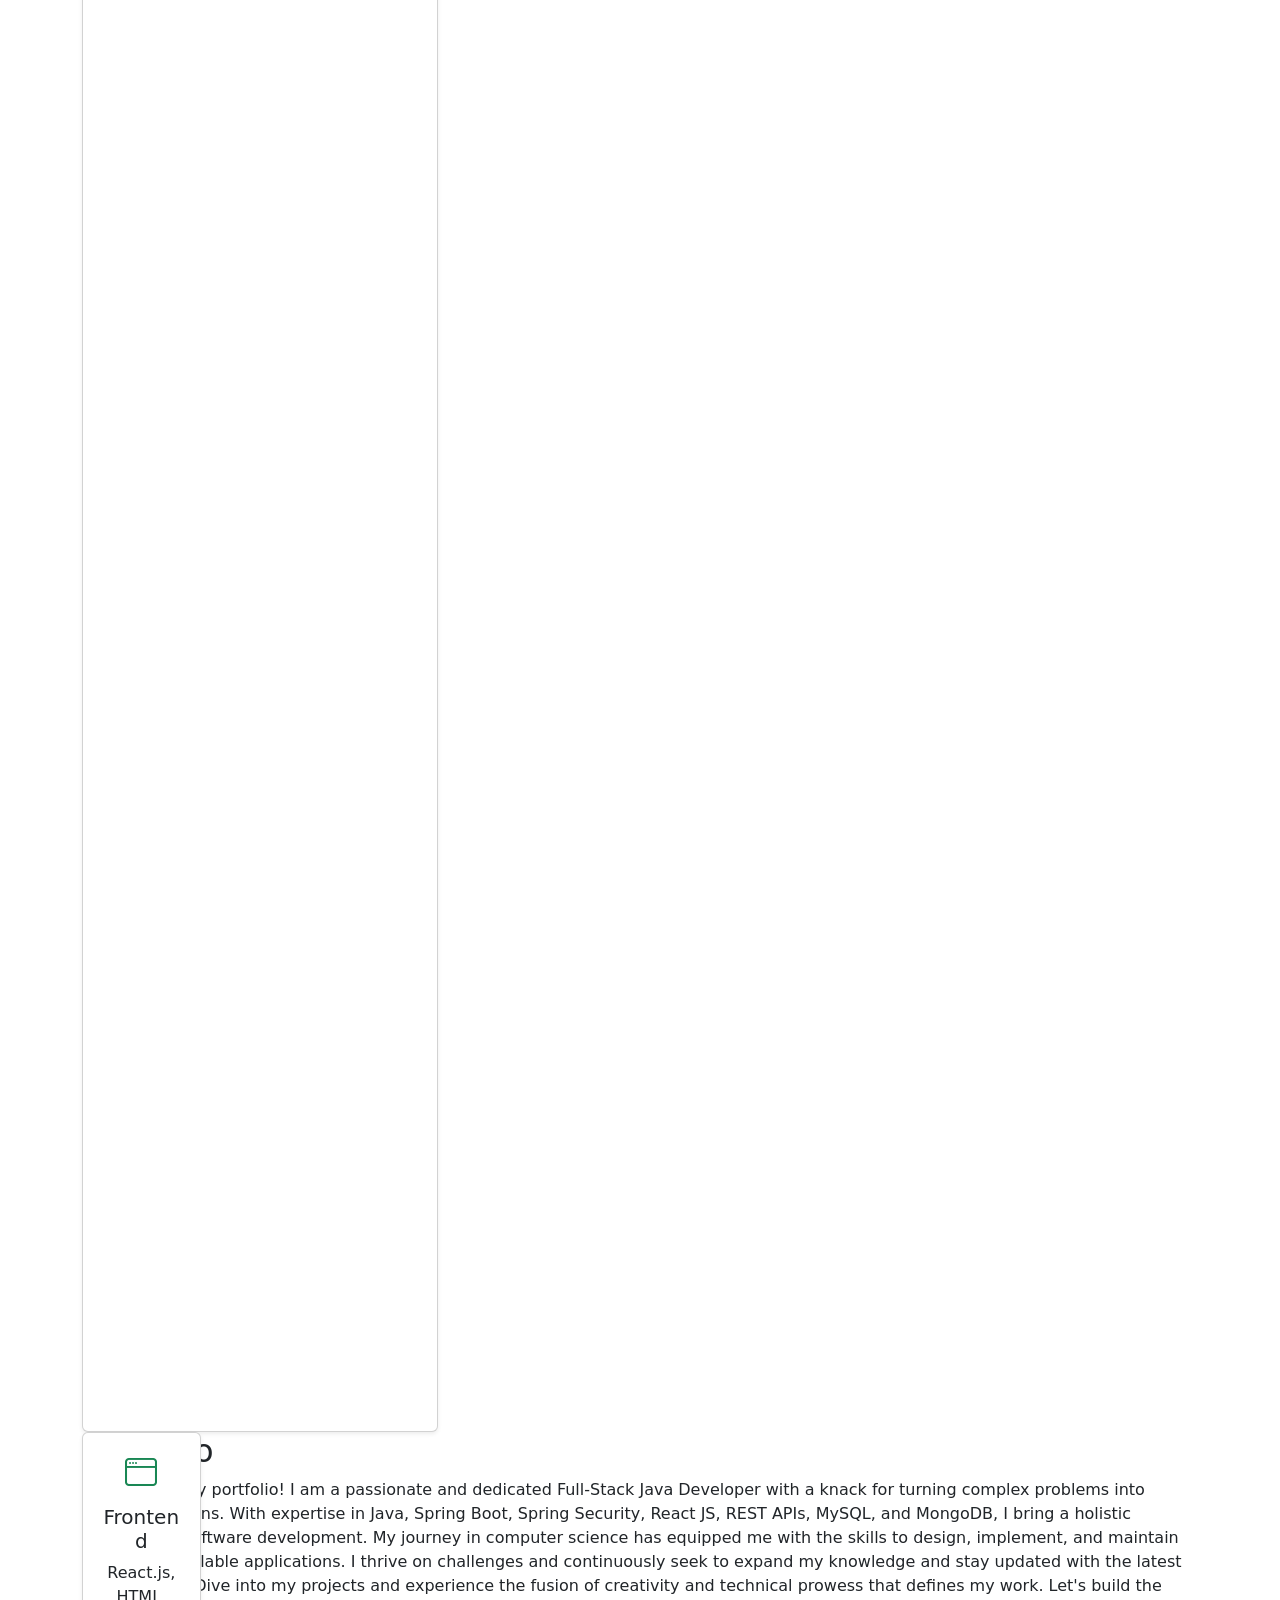
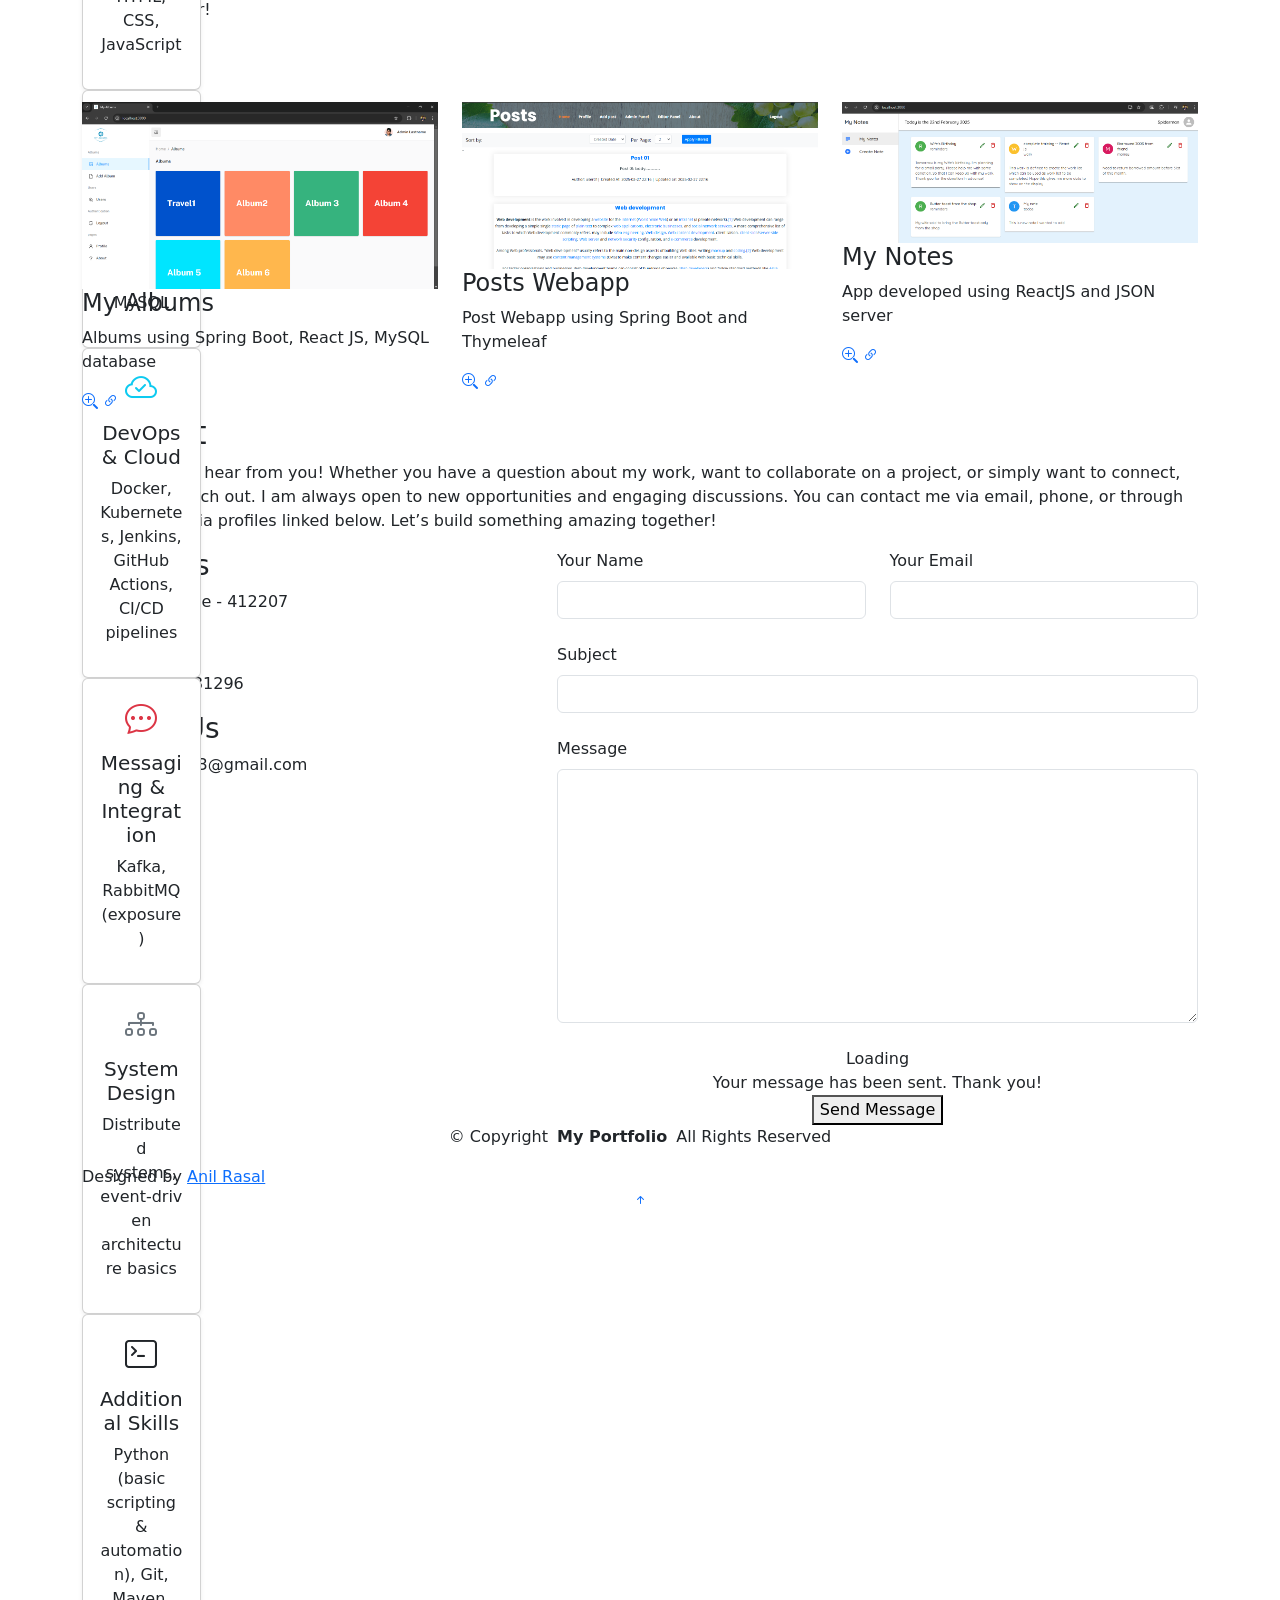
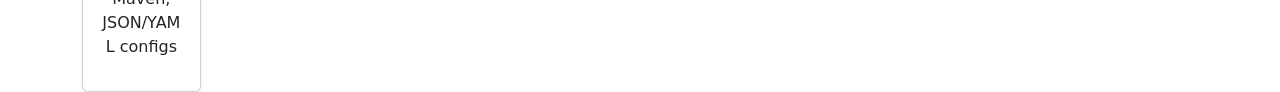
==== commit fbc29373: "Remove skills section from index.html Removed skills section related to frameworks, libraries, datab" ====
--- a/index.html
+++ b/index.html
@@ -234,105 +234,6 @@
             </div>
           </div>
         </div> 
-
-
-
-      <div class="container" data-aos="fade-up" data-aos-delay="100">
-        <div>
-          <h3><strong>Frameworks and Libraries</strong></h3>
-        </div><br>
-
-        <div class="row skills-content skills-animation">
-
-          <div class="col-lg-6">
-
-            <div>
-              <span class="skill"><strong><span>Spring Boot</span></strong></span>
-              <div>Expertise in building enterprise-level applications.
-
-              </div>
-            </div><br><!-- End Skills Item -->
-
-            <div>
-              <span class="skill"><strong><span>Spring Security</span></strong></span>
-              <div>Knowledgeable in implementing authentication and authorization.
-              </div>
-            </div><br><!-- End Skills Item -->
-
-            <div>
-              <span class="skill"><strong><span>React JS</span></strong></span>
-              <div>Proficient in building modern and efficient user interfaces.
-              </div>
-            </div><br><!-- End Skills Item -->
-
-          </div>
-
-          <div class="col-lg-6">
-
-            <div>
-              <span class="skill"><strong><span>REST APIs</span></strong></span>
-              <div>Experience in designing and implementing RESTful web services.
-              </div>
-            </div><br><!-- End Skills Item -->
-          </div>
-
-        </div>
-
-      </div><br>
-
-
-
-
-      <div class="container" data-aos="fade-up" data-aos-delay="100">
-        <div>
-          <h3><strong>Databases, Tools and Technologies</strong></h3>
-        </div></br>
-
-        <div class="row skills-content skills-animation">
-
-          <div class="col-lg-6">
-
-            <div>
-              <span class="skill"><strong><span>MySQL</span></strong></span>
-              <div>Skilled in designing and managing relational databases.
-              </div>
-            </div><br /><!-- End Skills Item -->
-
-            <div>
-              <span class="skill"><strong><span>MongoDB</span></strong></span>
-              <div>Experienced in handling large volumes of unstructured data with NoSQL databases.
-              </div>
-            </div><br><!-- End Skills Item -->
-
-            <div>
-              <span class="skill"><strong><span>Git/GitHub</span></strong></span>
-              <div>Proficient in version control and collaborative development.
-              </div>
-            </div><!-- End Skills Item -->
-
-          </div>
-
-          <div class="col-lg-6">
-
-            <div>
-              <span class="skill"><span><Strong>Docker</Strong></span></span>
-              <div>Experienced in containerization and deployment of applications.
-              </div>
-            </div><br /><!-- End Skills Item -->
-
-            <div>
-              <span class="skill"><span><strong>Jenkins</strong></span></span>
-              <div>Knowledgeable in continuous integration and continuous deployment (CI/CD) practices.
-              </div>
-            </div><!-- End Skills Item -->
-
-          </div>
-
-        </div>
-
-      </div>
-
-
     </section><!-- /Skills Section -->
 
 
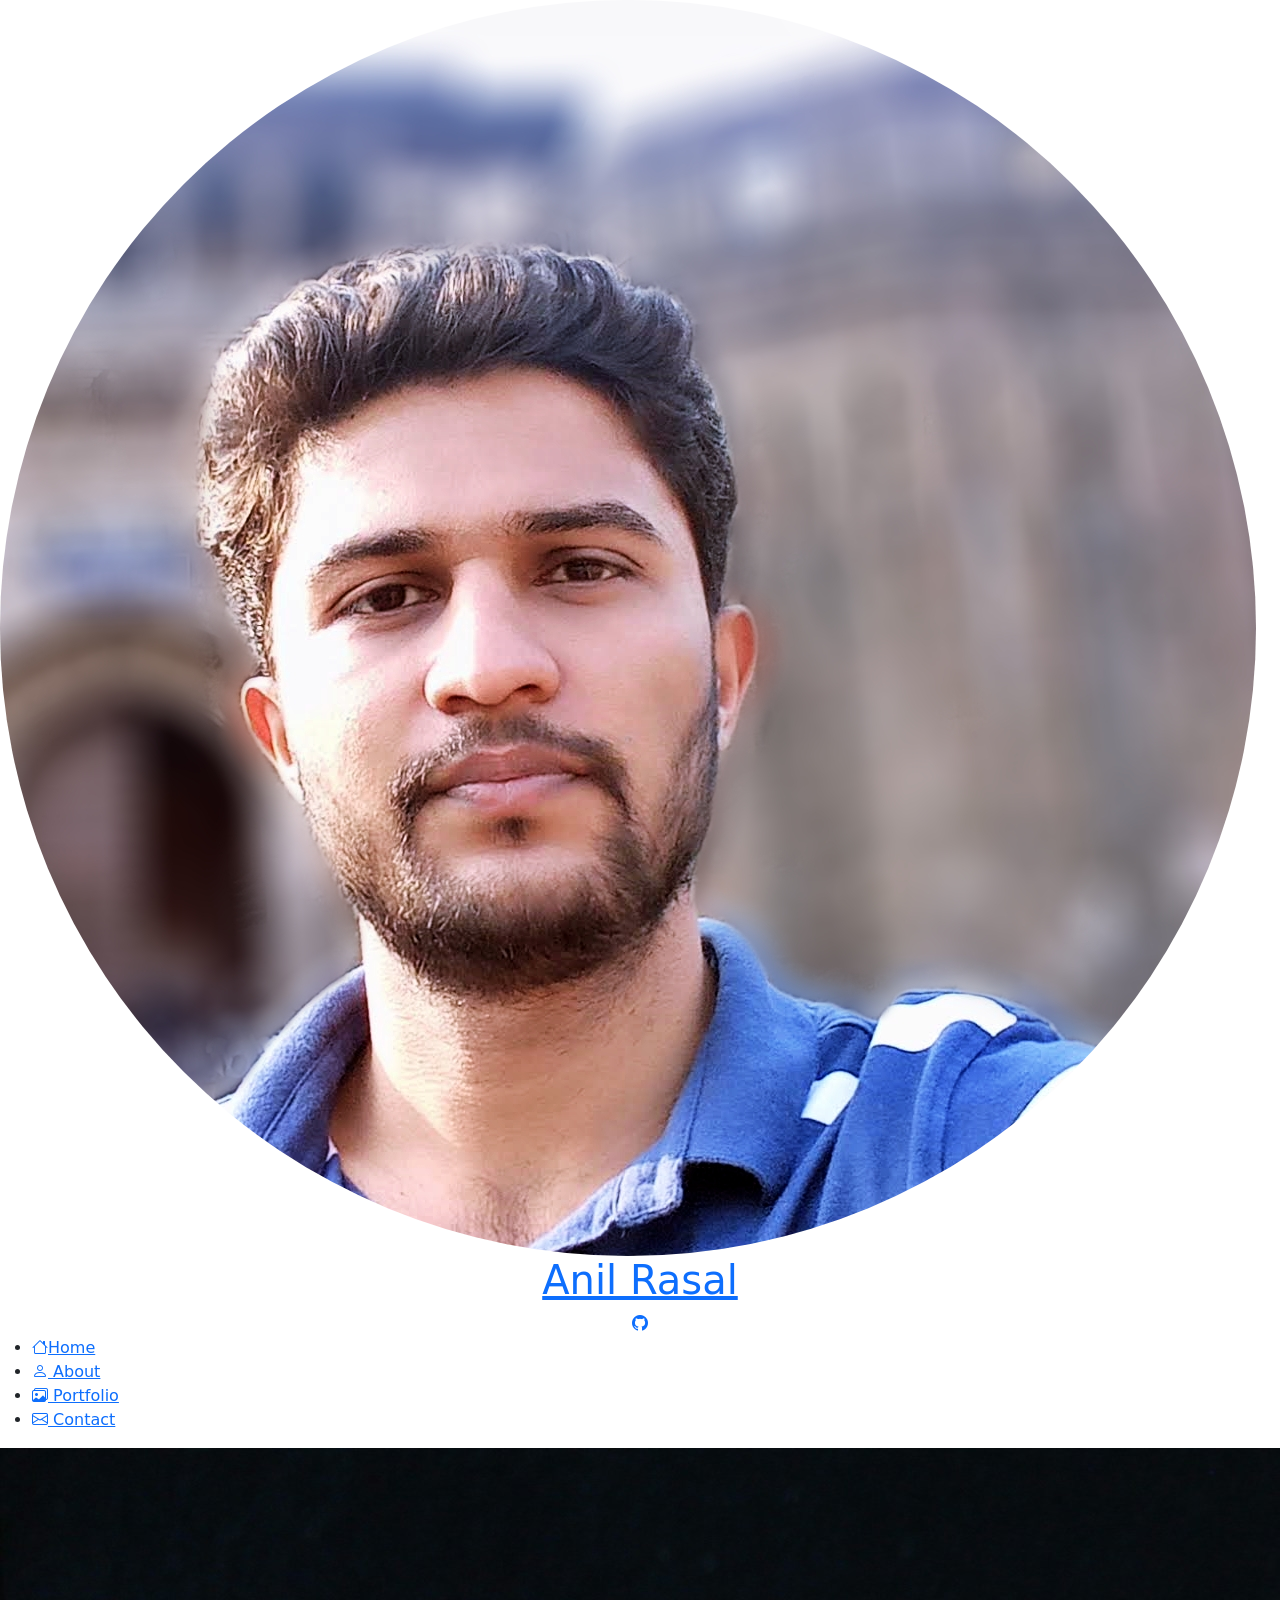
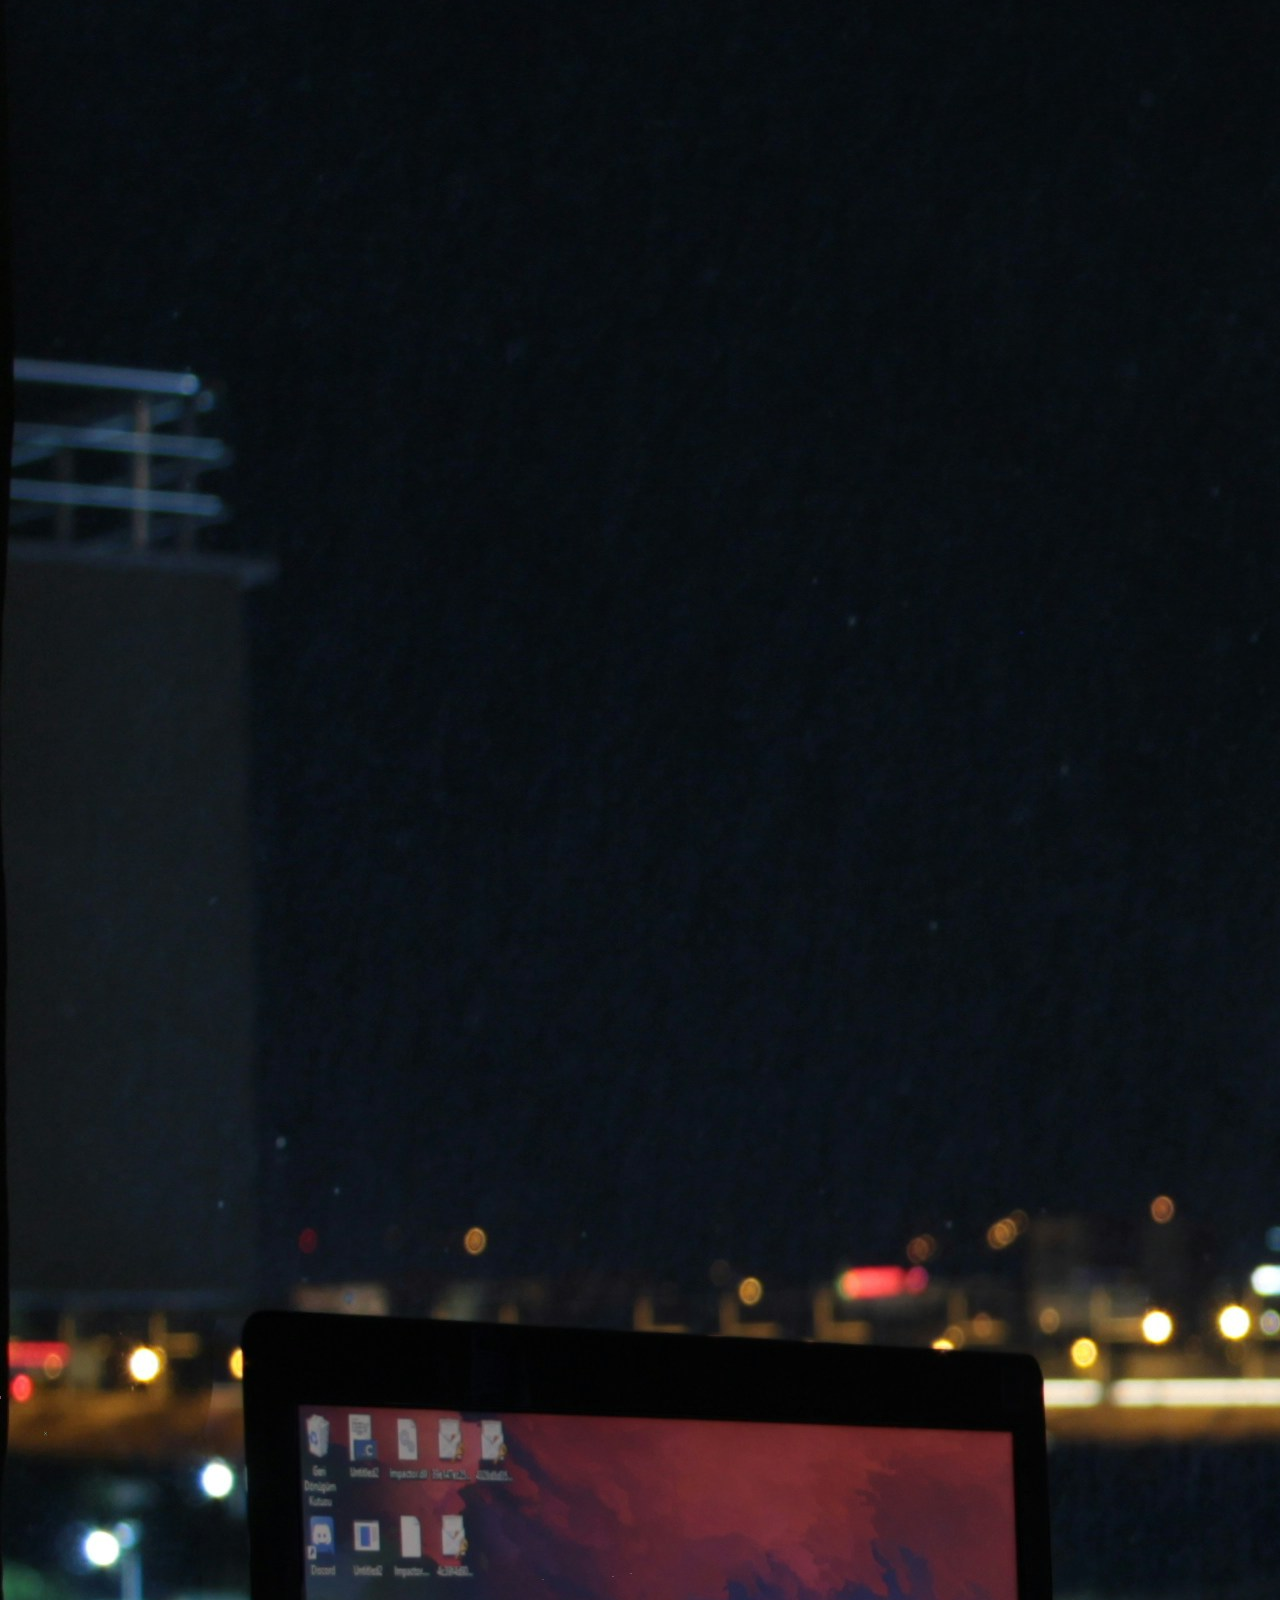
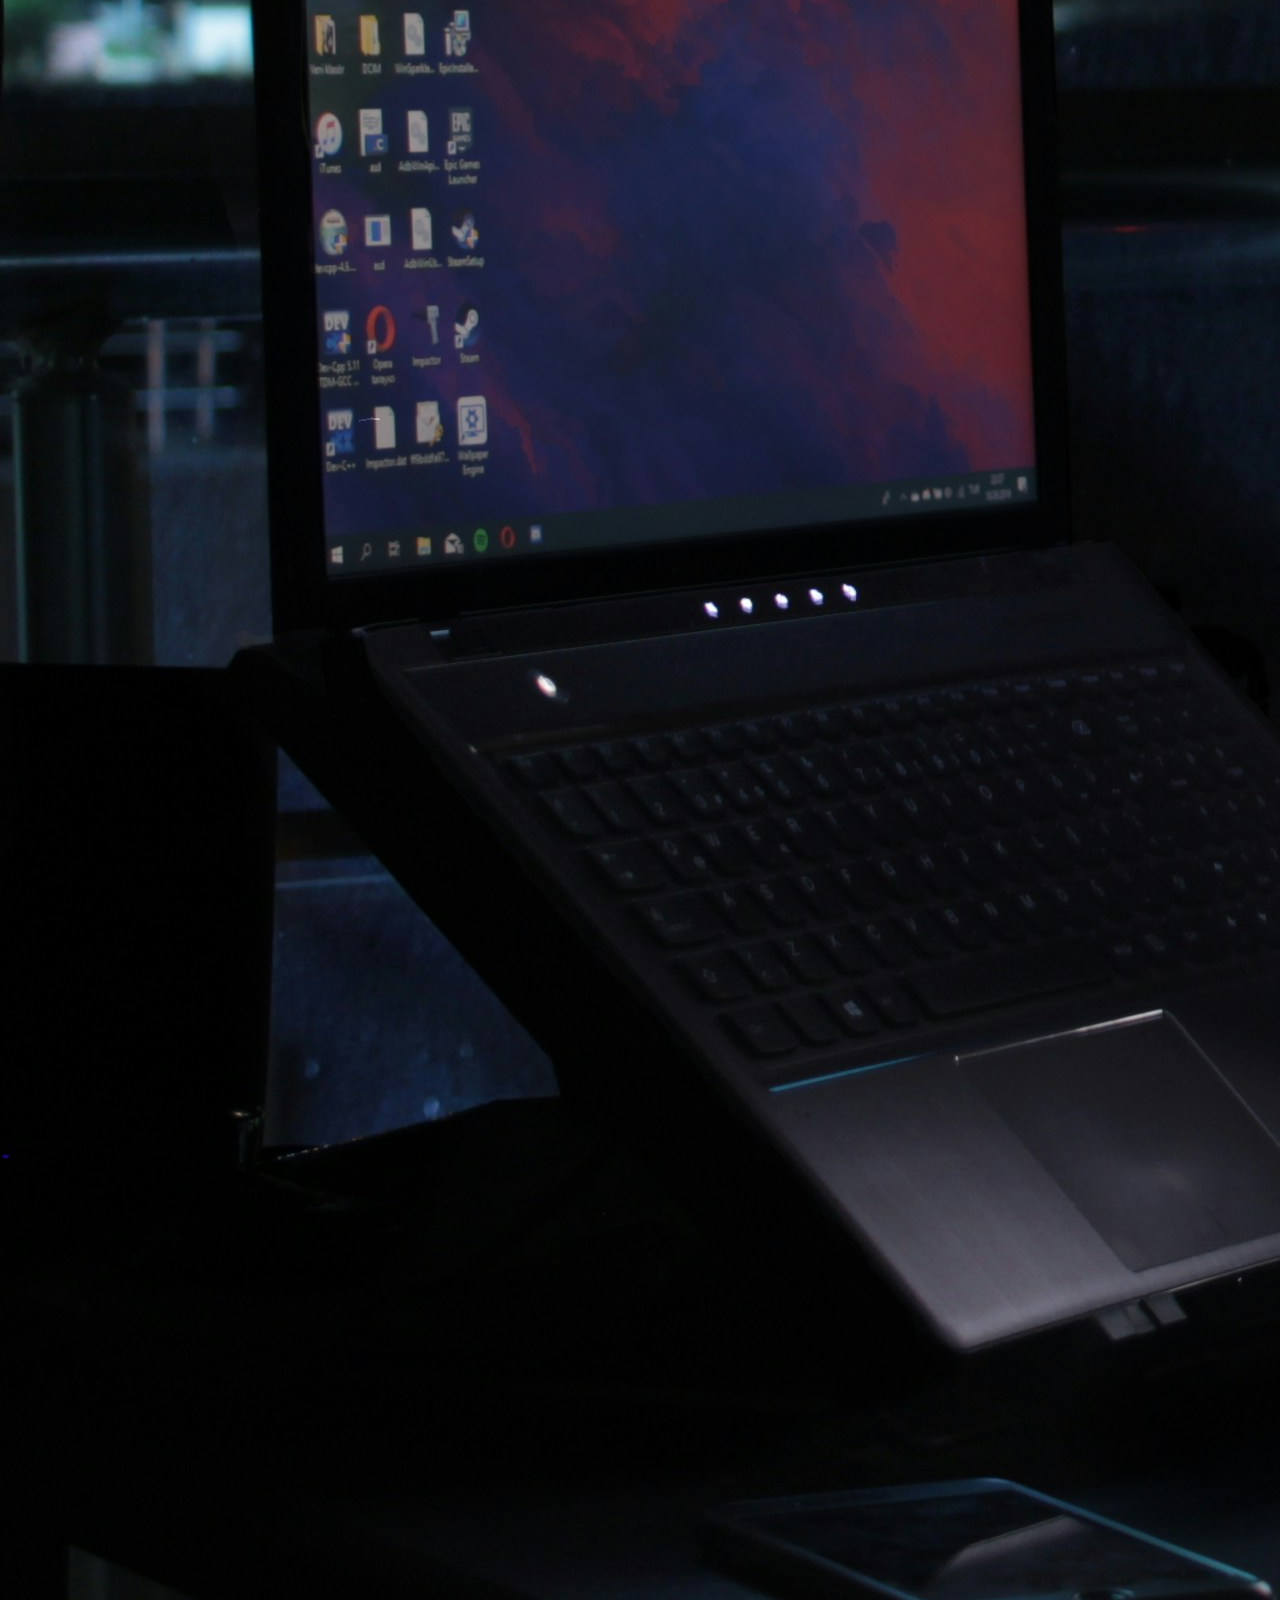
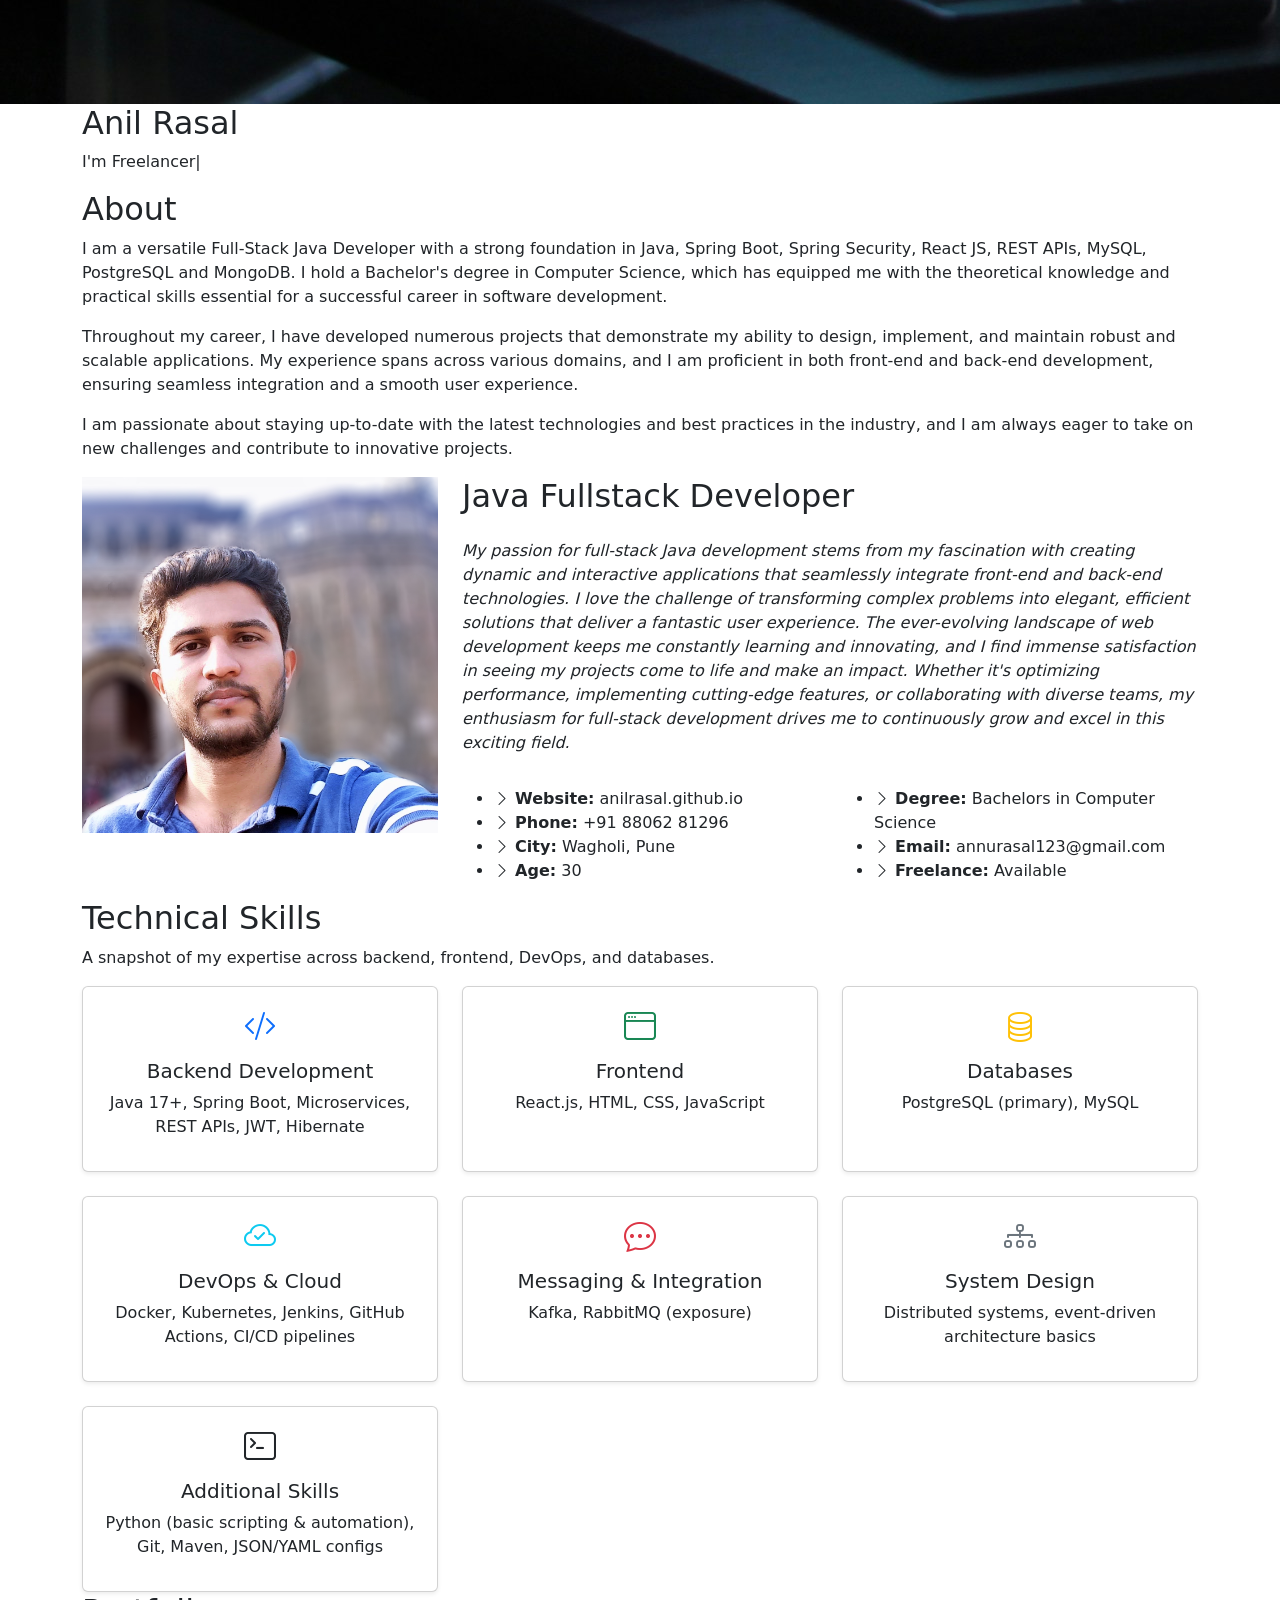
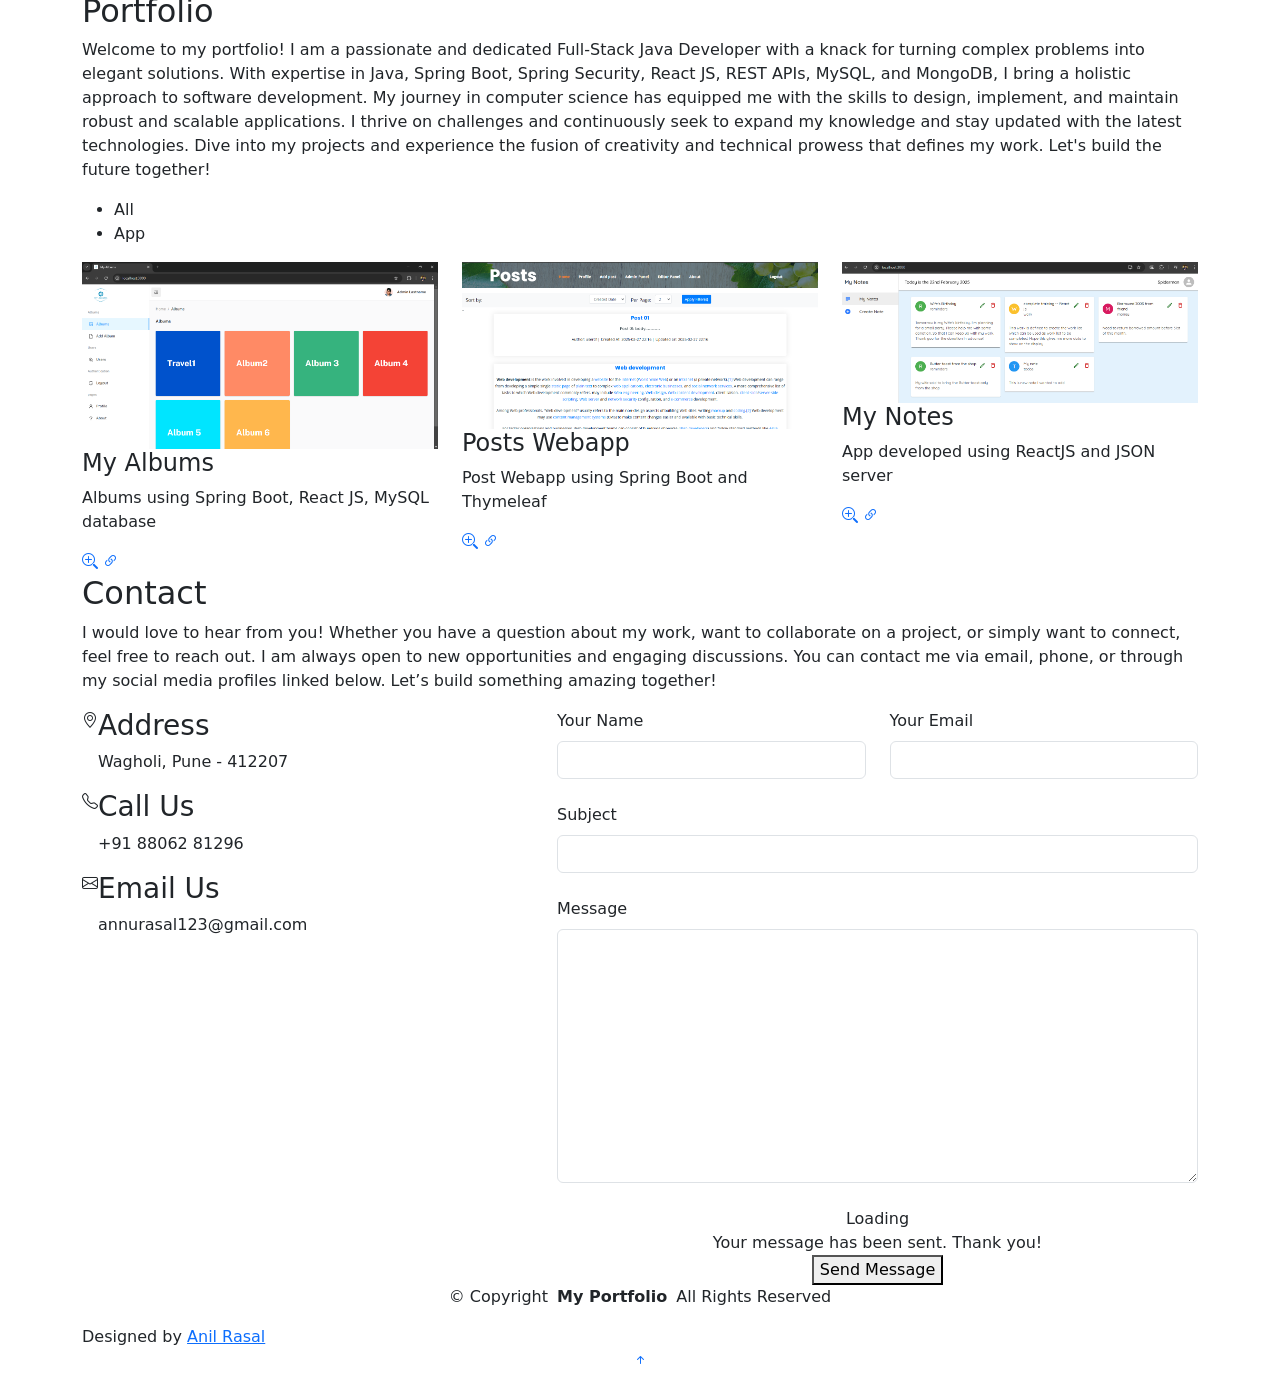
==== commit b582e275: "Ui improvements with card layout" ====
--- a/index.html
+++ b/index.html
@@ -93,7 +93,8 @@
       <div class="container section-title" data-aos="fade-up">
         <h2>About</h2>
         <p>I am a versatile Full-Stack Java Developer with a strong foundation in Java, Spring Boot, Spring Security,
-          React JS, REST APIs, MySQL, PostgreSQL and MongoDB. I hold a Bachelor's degree in Computer Science, which has equipped me
+          React JS, REST APIs, MySQL, PostgreSQL and MongoDB. I hold a Bachelor's degree in Computer Science, which has
+          equipped me
           with the theoretical knowledge and practical skills essential for a successful career in software development.
         </p>
         <p>
@@ -126,7 +127,8 @@
             <div class="row">
               <div class="col-lg-6">
                 <ul>
-                  <li><i class="bi bi-chevron-right"></i> <strong>Website:</strong> <span>anilrasal.github.io</span></li>
+                  <li><i class="bi bi-chevron-right"></i> <strong>Website:</strong> <span>anilrasal.github.io</span>
+                  </li>
                   <li><i class="bi bi-chevron-right"></i> <strong>Phone:</strong> <span>+91 88062 81296</span></li>
                   <li><i class="bi bi-chevron-right"></i> <strong>City:</strong> <span>Wagholi, Pune</span></li>
                   <li><i class="bi bi-chevron-right"></i> <strong>Age:</strong> <span>30</span></li>
@@ -161,79 +163,80 @@
     <section id="skills" class="skills section light-background">
 
       <!-- Section Title -->
-        <div class="container section-title" data-aos="fade-up">
-          <h2>Technical Skills</h2>
-          <p>A snapshot of my expertise across backend, frontend, DevOps, and databases.</p>
-        </div><!-- End Section Title -->
-
-        <div class="container" data-aos="fade-up" data-aos-delay="100">
-          <div class="row gy-4">
-
-            <!-- Backend -->
-            <div class="col-lg-4 col-md-6"> 
-              <div class="card shadow-sm p-3 h-100 text-center"> 
-                <i class="bi bi-code-slash fs-2 text-primary"></i> 
-                <h5 class="mt-2">Backend Development</h5> 
-                <p>Java 17+, Spring Boot, Microservices, REST APIs, JWT, Hibernate</p> 
-              </div> 
-
-              <!-- Frontend --> 
-              <div class="col-lg-4 col-md-6"> 
-                <div class="card shadow-sm p-3 h-100 text-center"> 
-                  <i class="bi bi-window fs-2 text-success"></i> 
-                  <h5 class="mt-2">Frontend</h5> 
-                  <p>React.js, HTML, CSS, JavaScript</p> 
-                </div> 
-              </div>
-
-              <!-- Databases --> 
-              <div class="col-lg-4 col-md-6"> 
-                <div class="card shadow-sm p-3 h-100 text-center"> 
-                  <i class="bi bi-database fs-2 text-warning"></i> 
-                  <h5 class="mt-2">Databases</h5> 
-                  <p>PostgreSQL (primary), MySQL</p> 
-                </div> 
-              </div>
-
-              <!-- DevOps --> 
-              <div class="col-lg-4 col-md-6"> 
-                <div class="card shadow-sm p-3 h-100 text-center"> 
-                  <i class="bi bi-cloud-check fs-2 text-info"></i> 
-                  <h5 class="mt-2">DevOps & Cloud</h5> 
-                  <p>Docker, Kubernetes, Jenkins, GitHub Actions, CI/CD pipelines</p> 
-                </div> 
-              </div>
-
-              <!-- Messaging --> 
-              <div class="col-lg-4 col-md-6"> 
-                <div class="card shadow-sm p-3 h-100 text-center"> 
-                  <i class="bi bi-chat-dots fs-2 text-danger"></i> 
-                  <h5 class="mt-2">Messaging & Integration</h5> 
-                  <p>Kafka, RabbitMQ (exposure)</p> 
-                </div> 
-              </div> 
-              
-              <!-- System Design --> 
-              <div class="col-lg-4 col-md-6"> 
-                <div class="card shadow-sm p-3 h-100 text-center"> 
-                  <i class="bi bi-diagram-3 fs-2 text-secondary"></i> 
-                  <h5 class="mt-2">System Design</h5> 
-                  <p>Distributed systems, event‑driven architecture basics</p> 
-                </div> 
-              </div> 
-              
-              <!-- Additional Skills --> 
-              <div class="col-lg-4 col-md-6"> 
-                <div class="card shadow-sm p-3 h-100 text-center"> 
-                  <i class="bi bi-terminal fs-2 text-dark"></i> 
-                  <h5 class="mt-2">Additional Skills</h5> 
-                  <p>Python (basic scripting & automation), Git, Maven, JSON/YAML configs</p> 
-                </div> 
-              </div>
-              
-            </div>
-          </div>
-        </div> 
+      <div class="container section-title" data-aos="fade-up">
+        <h2>Technical Skills</h2>
+        <p>A snapshot of my expertise across backend, frontend, DevOps, and databases.</p>
+      </div><!-- End Section Title -->
+
+      <div class="container" data-aos="fade-up" data-aos-delay="100">
+        <div class="row gy-4">
+
+          <!-- Backend -->
+          <div class="col-lg-4 col-md-6">
+            <div class="card shadow-sm p-3 h-100 text-center">
+              <i class="bi bi-code-slash fs-2 text-primary"></i>
+              <h5 class="mt-2">Backend Development</h5>
+              <p>Java 17+, Spring Boot, Microservices, REST APIs, JWT, Hibernate</p>
+            </div>
+          </div>
+
+          <!-- Frontend -->
+          <div class="col-lg-4 col-md-6">
+            <div class="card shadow-sm p-3 h-100 text-center">
+              <i class="bi bi-window fs-2 text-success"></i>
+              <h5 class="mt-2">Frontend</h5>
+              <p>React.js, HTML, CSS, JavaScript</p>
+            </div>
+          </div>
+
+          <!-- Databases -->
+          <div class="col-lg-4 col-md-6">
+            <div class="card shadow-sm p-3 h-100 text-center">
+              <i class="bi bi-database fs-2 text-warning"></i>
+              <h5 class="mt-2">Databases</h5>
+              <p>PostgreSQL (primary), MySQL</p>
+            </div>
+          </div>
+
+          <!-- DevOps -->
+          <div class="col-lg-4 col-md-6">
+            <div class="card shadow-sm p-3 h-100 text-center">
+              <i class="bi bi-cloud-check fs-2 text-info"></i>
+              <h5 class="mt-2">DevOps & Cloud</h5>
+              <p>Docker, Kubernetes, Jenkins, GitHub Actions, CI/CD pipelines</p>
+            </div>
+          </div>
+
+          <!-- Messaging -->
+          <div class="col-lg-4 col-md-6">
+            <div class="card shadow-sm p-3 h-100 text-center">
+              <i class="bi bi-chat-dots fs-2 text-danger"></i>
+              <h5 class="mt-2">Messaging & Integration</h5>
+              <p>Kafka, RabbitMQ (exposure)</p>
+            </div>
+          </div>
+
+          <!-- System Design -->
+          <div class="col-lg-4 col-md-6">
+            <div class="card shadow-sm p-3 h-100 text-center">
+              <i class="bi bi-diagram-3 fs-2 text-secondary"></i>
+              <h5 class="mt-2">System Design</h5>
+              <p>Distributed systems, event‑driven architecture basics</p>
+            </div>
+          </div>
+
+          <!-- Additional Skills -->
+          <div class="col-lg-4 col-md-6">
+            <div class="card shadow-sm p-3 h-100 text-center">
+              <i class="bi bi-terminal fs-2 text-dark"></i>
+              <h5 class="mt-2">Additional Skills</h5>
+              <p>Python (basic scripting & automation), Git, Maven, JSON/YAML configs</p>
+            </div>
+          </div>
+
+        </div>
+      </div>
+      </div>
     </section><!-- /Skills Section -->
 
 
@@ -454,4 +457,4 @@
 
 </body>
 
-</html>
+</html>
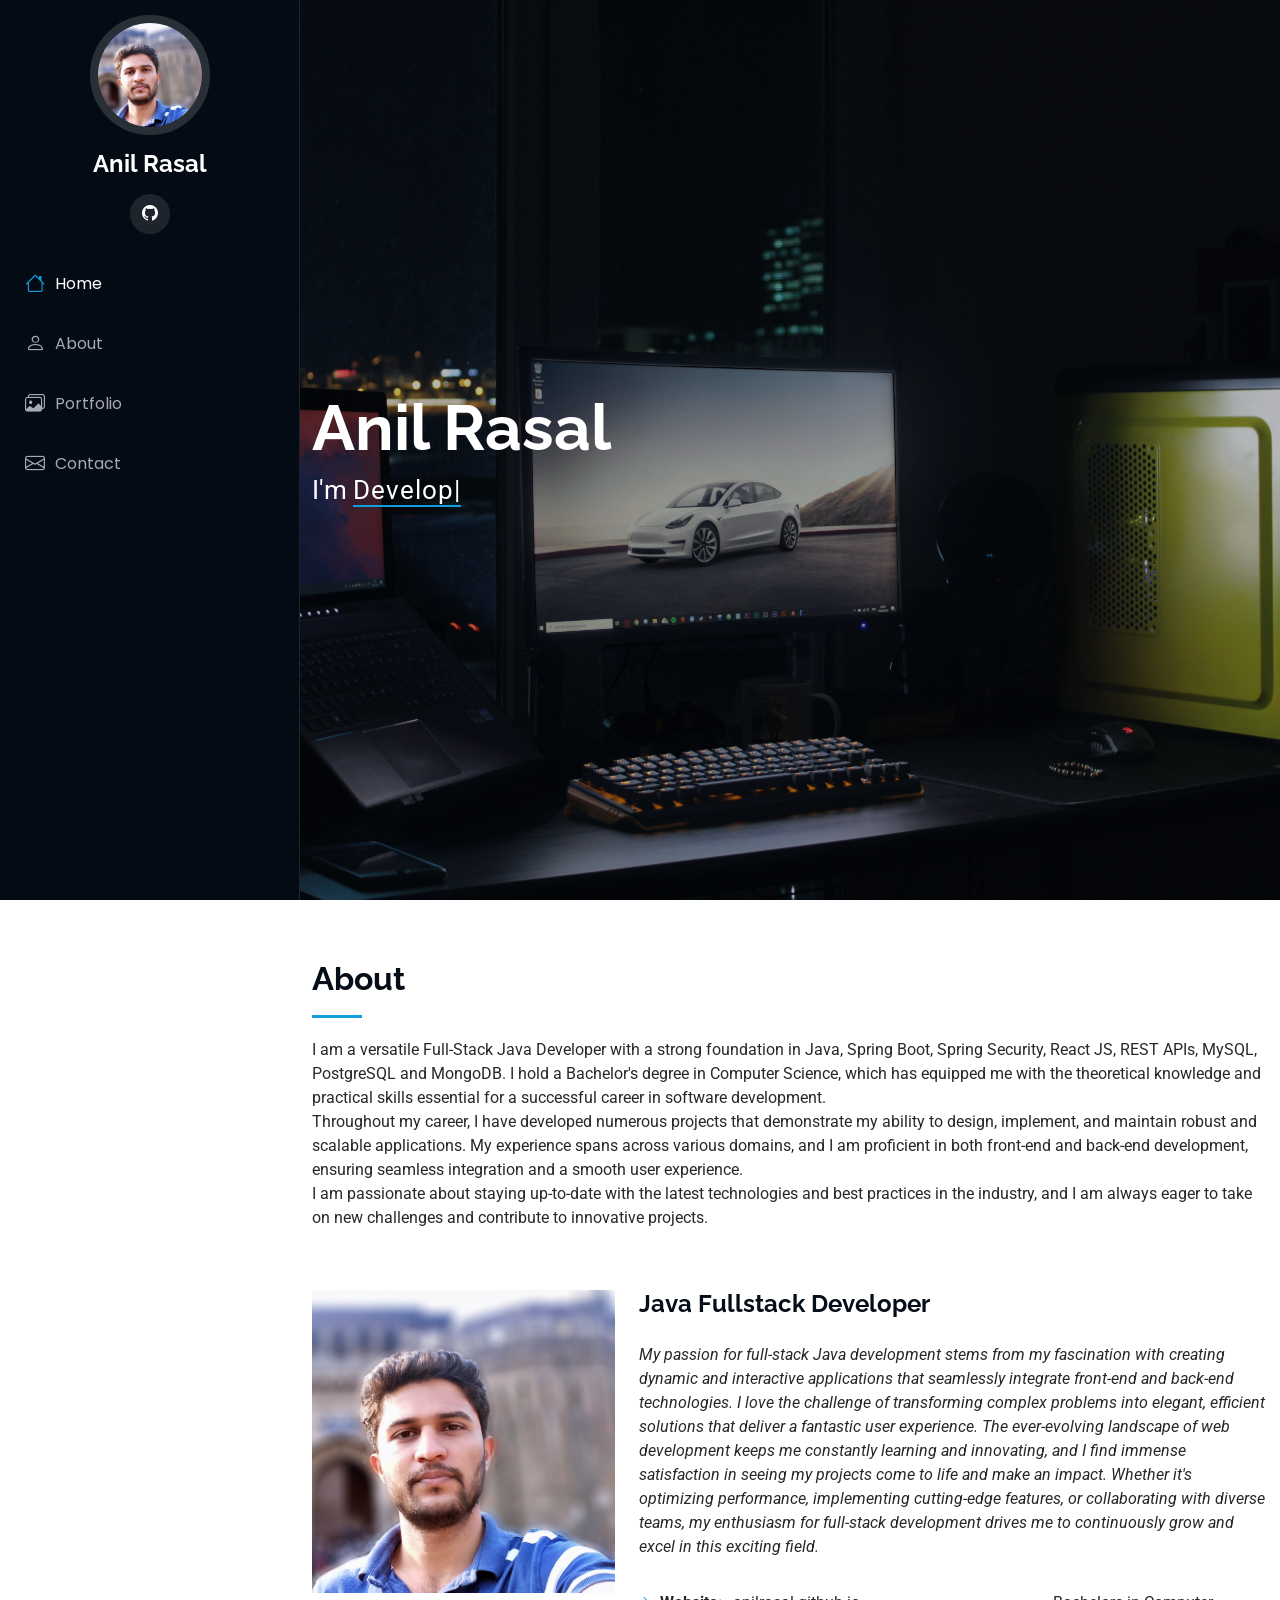
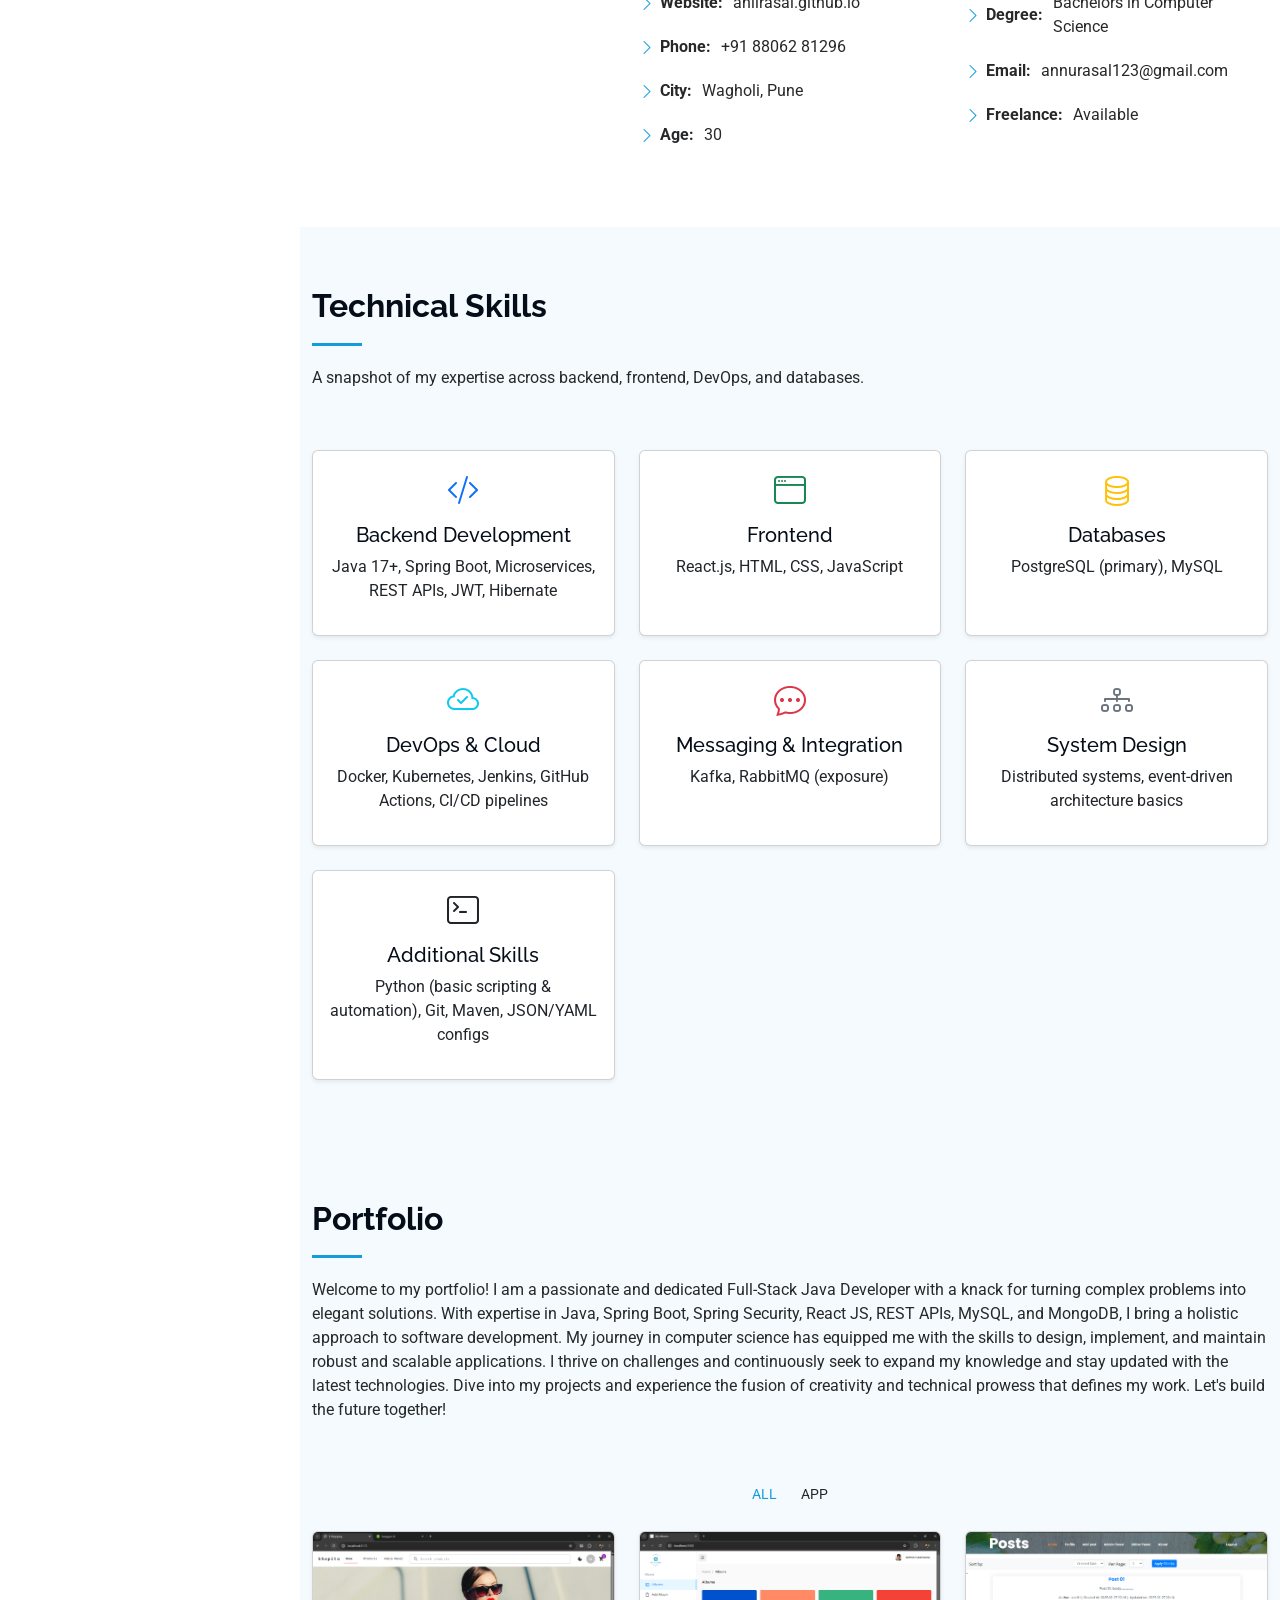
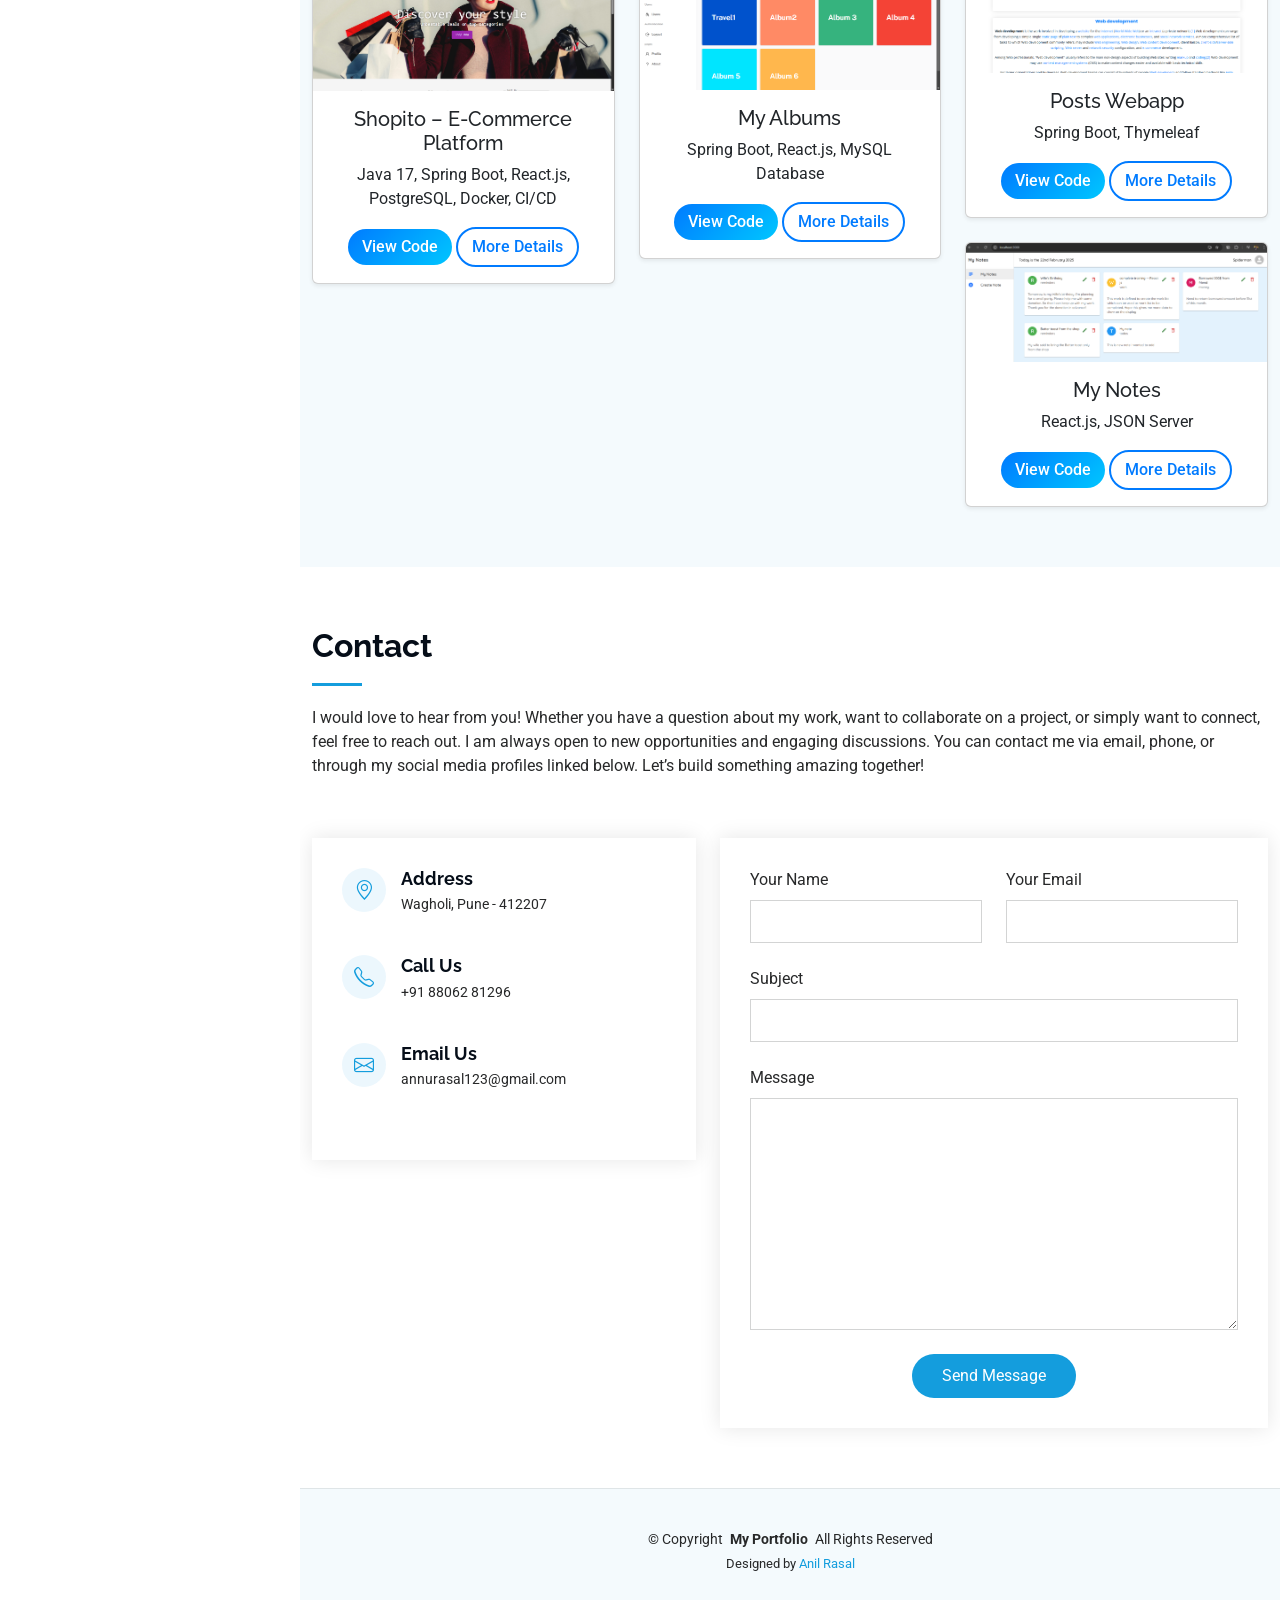
==== commit 4ec50bce: "Update portfolio details with Swiper + GLightbox fix" ====
--- a/index.html
+++ b/index.html
@@ -269,51 +269,57 @@
           <div class="row gy-4 isotope-container" data-aos="fade-up" data-aos-delay="200">
 
             <div class="col-lg-4 col-md-6 portfolio-item isotope-item filter-app">
-              <div class="portfolio-content h-100">
-                <img src="assets/img/portfolio/my-albums/Albums-Home-page.png" class="img-fluid" alt="">
-                <div class="portfolio-info">
-                  <h4>My Albums</h4>
-                  <p>Albums using Spring Boot, React JS, MySQL database</p>
-                  <a href="assets/img/portfolio/my-albums/Albums-Home-page.png" title="App 1"
-                    data-gallery="portfolio-gallery-app" class="glightbox preview-link"><i
-                      class="bi bi-zoom-in"></i></a>
-                  <a href="portfolio-details.html" title="More Details" class="details-link"><i
-                      class="bi bi-link-45deg"></i></a>
-                </div>
-              </div>
-            </div><!-- End Portfolio Item -->
-
-            <div class="col-lg-4 col-md-6 portfolio-item isotope-item filter-product">
-              <div class="portfolio-content h-100">
-                <img src="assets/img/portfolio/posts-app/home-page-after-login.png" class="img-fluid" alt="Home page">
-                <div class="portfolio-info">
-                  <h4>Posts Webapp</h4>
-                  <p>Post Webapp using Spring Boot and Thymeleaf</p>
-                  <a href="assets/img/portfolio/posts-app/home-page-after-login.png" title="Home Page After Login"
-                    data-gallery="portfolio-gallery-app" class="glightbox preview-link"><i
-                      class="bi bi-zoom-in"></i></a>
-                  <a href="portfolio-details-posts.html" title="More Details" class="details-link"><i
-                      class="bi bi-link-45deg"></i></a>
-                </div>
-              </div>
-            </div><!-- End Portfolio Item -->
-
-            <div class="col-lg-4 col-md-6 portfolio-item isotope-item filter-branding">
-              <div class="portfolio-content h-100">
-                <img src="assets/img/portfolio//my-notes/homePage.png" class="img-fluid" alt="">
-                <div class="portfolio-info">
-                  <h4>My Notes</h4>
-                  <p>App developed using ReactJS and JSON server</p>
-                  <a href="assets/img/portfolio/my-notes/homePage.png" title="Branding 1"
-                    data-gallery="portfolio-gallery-app" class="glightbox preview-link"><i
-                      class="bi bi-zoom-in"></i></a>
-                  <a href="portfolio-details-mynotes.html" title="More Details" class="details-link"><i
-                      class="bi bi-link-45deg"></i></a>
-                </div>
-              </div>
-            </div><!-- End Portfolio Item -->
-
-
+              <div class="card shadow-sm h-100"> <img src="assets/img/portfolio/shopito/home_page_after_login.png"
+                  class="card-img-top" alt="Shopito Project">
+                <div class="card-body text-center">
+                  <h5 class="card-title">Shopito – E‑Commerce Platform</h5>
+                  <p class="card-text">Java 17, Spring Boot, React.js, PostgreSQL, Docker, CI/CD</p> <a
+                    href="https://github.com/anilrasal/Shopito-Full-stack-java-project" class="btn-custom btn-code">View
+                    Code</a>
+                  <a href="portfolio-details-shopito.html" class="btn-custom btn-details">More Details</a>
+                </div>
+              </div>
+            </div> <!-- End Portfolio Item -->
+
+            <!-- Albums Project Card -->
+            <div class="col-lg-4 col-md-6 portfolio-item isotope-item filter-app">
+              <div class="card shadow-sm h-100"> <img src="assets/img/portfolio/my-albums/Albums-Home-page.png"
+                  class="card-img-top" alt="Albums Project">
+                <div class="card-body text-center">
+                  <h5 class="card-title">My Albums</h5>
+                  <p class="card-text">Spring Boot, React.js, MySQL Database</p> <a
+                    href="https://github.com/anilrasal/My-Album-full-stack-app" class="btn-custom btn-code">View
+                    Code</a> <a href="portfolio-details.html" class="btn-custom btn-details">More Details</a>
+                </div>
+              </div>
+            </div> <!-- End Albums Project Card -->
+
+            <!-- Posts Webapp Project Card -->
+            <div class="col-lg-4 col-md-6 portfolio-item isotope-item filter-app">
+              <div class="card shadow-sm h-100"> <img src="assets/img/portfolio/posts-app/home-page-after-login.png"
+                  class="card-img-top" alt="Posts Webapp">
+                <div class="card-body text-center">
+                  <h5 class="card-title">Posts Webapp</h5>
+                  <p class="card-text">Spring Boot, Thymeleaf</p> <a
+                    href="https://github.com/anilrasal/posts-app-with-spring-boot-thymeleaf"
+                    class="btn-custom btn-code">View Code</a> <a href="portfolio-details-posts.html"
+                    class="btn-custom btn-details">More Details</a>
+                </div>
+              </div>
+            </div> <!-- End Posts Webapp Project Card -->
+
+            <!-- Posts Notes Project Card -->
+            <div class="col-lg-4 col-md-6 portfolio-item isotope-item filter-app">
+              <div class="card shadow-sm h-100"> <img src="assets/img/portfolio/my-notes/homePage.png"
+                  class="card-img-top" alt="Notes App">
+                <div class="card-body text-center">
+                  <h5 class="card-title">My Notes</h5>
+                  <p class="card-text">React.js, JSON Server</p> <a
+                    href="https://github.com/anilrasal/my-notes-app-reactjs" class="btn-custom btn-code">View Code</a>
+                  <a href="portfolio-details-mynotes.html" class="btn-custom btn-details">More Details</a>
+                </div>
+              </div>
+            </div> <!-- End Notes App Project Card -->
           </div><!-- End Portfolio Container -->
 
         </div>
--- a/assets/css/main.css
+++ b/assets/css/main.css
@@ -780,6 +780,8 @@
 /*--------------------------------------------------------------
 # Portfolio Section
 --------------------------------------------------------------*/
+
+/* Stylish buttons for portfolio cards */ .btn-custom { display: inline-block; font-weight: 500; padding: 6px 14px; border-radius: 25px; transition: all 0.3s ease; text-decoration: none; } /* Primary button (View Code) */ .btn-code { background: linear-gradient(135deg, #007bff, #00c6ff); color: #fff; border: none; } .btn-code:hover { background: linear-gradient(135deg, #0056b3, #0096c7); transform: translateY(-2px); box-shadow: 0 4px 12px rgba(0, 123, 255, 0.3); } /* Secondary button (More Details) */ .btn-details { background: transparent; border: 2px solid #007bff; color: #007bff; } .btn-details:hover { background: #007bff; color: #fff; transform: translateY(-2px); box-shadow: 0 4px 12px rgba(0, 123, 255, 0.3); }
 .portfolio .portfolio-filters {
   padding: 0;
   margin: 0 auto 20px auto;
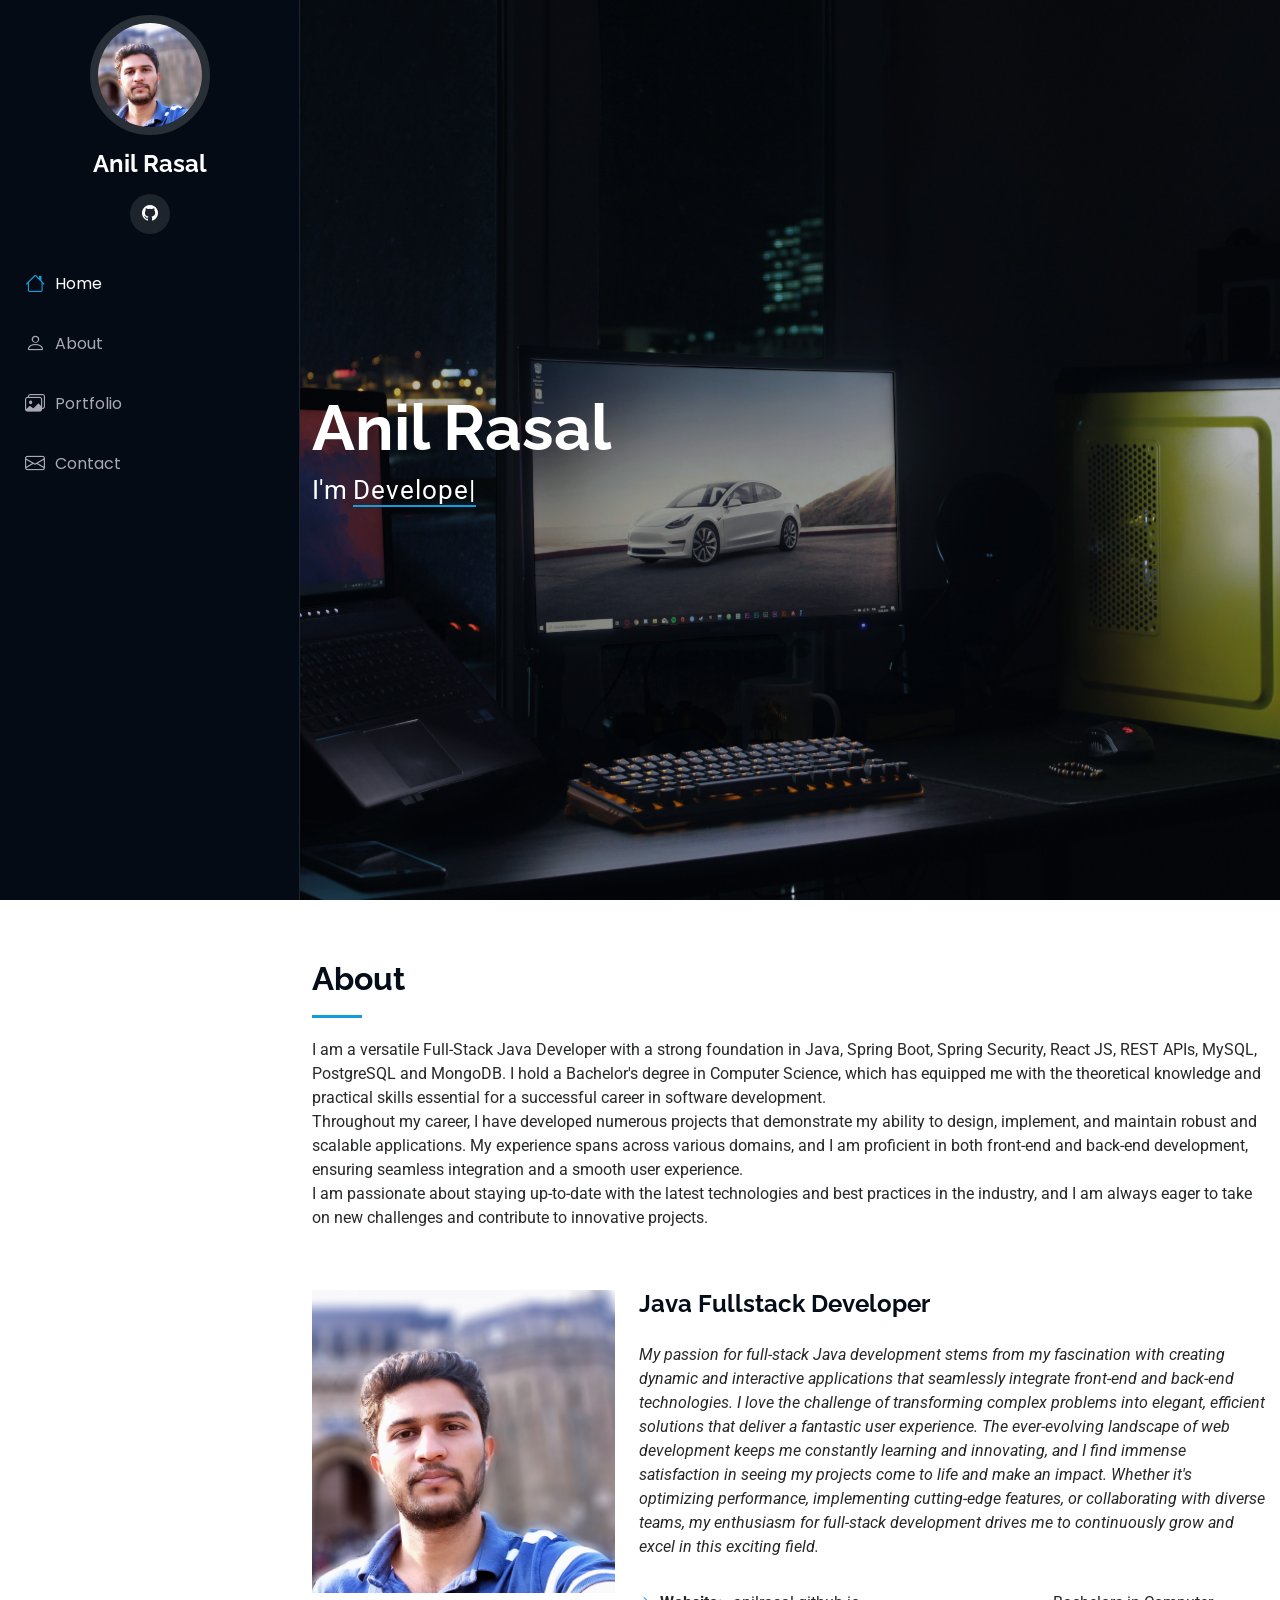
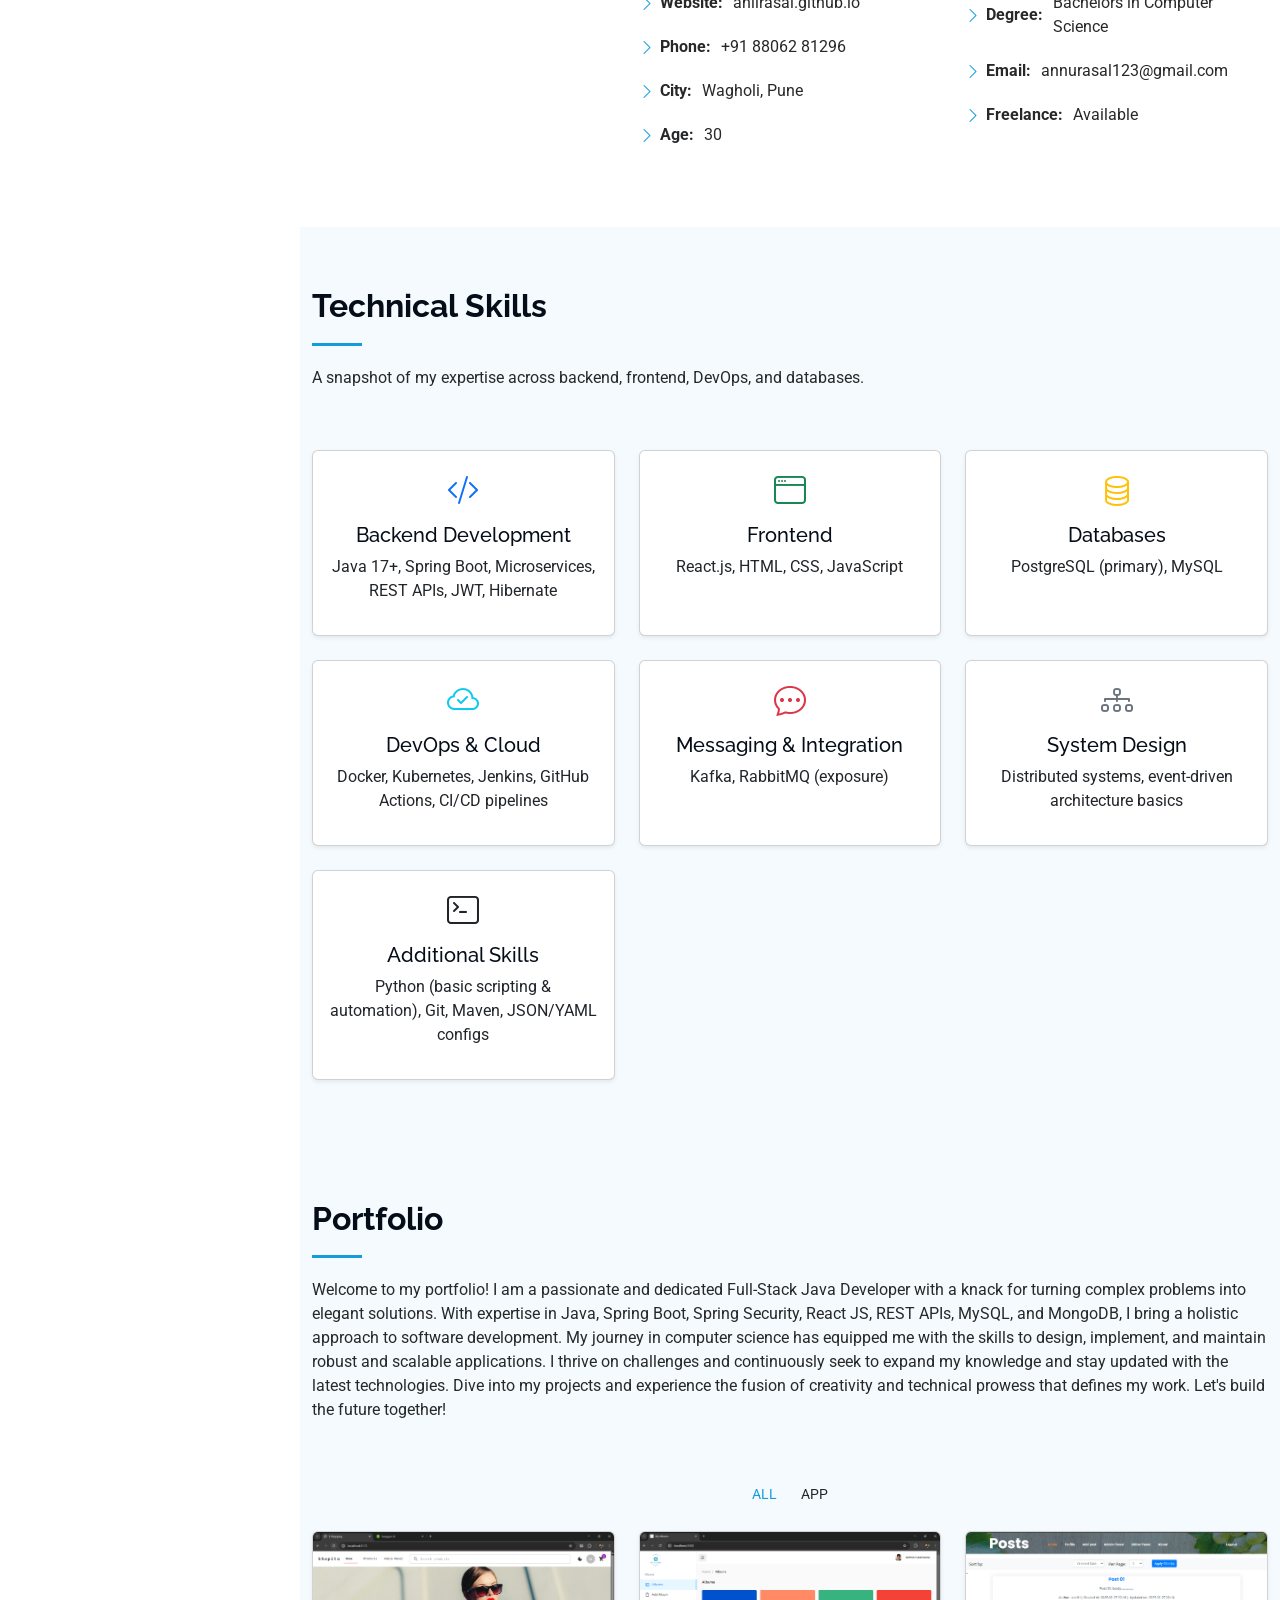
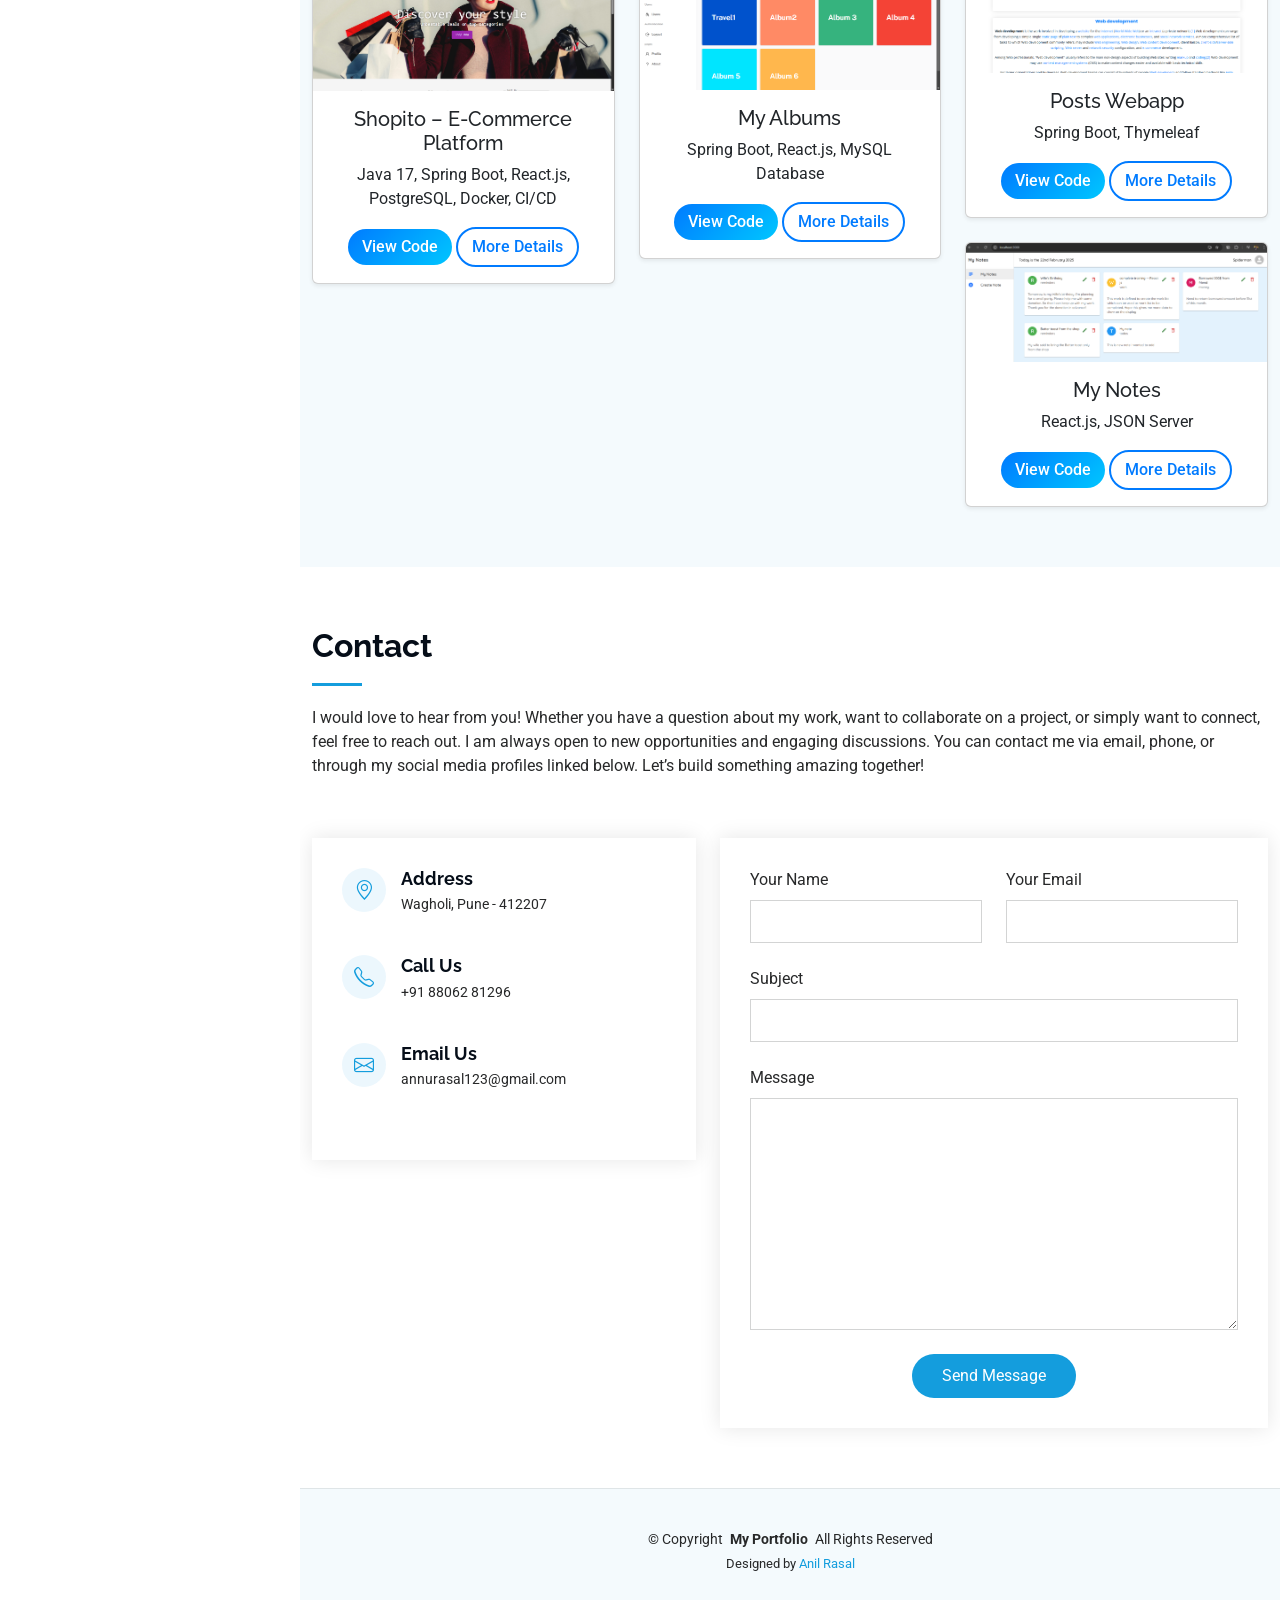
==== commit 52c12058: "Added lazy loading to project images" ====
--- a/index.html
+++ b/index.html
@@ -270,7 +270,7 @@
 
             <div class="col-lg-4 col-md-6 portfolio-item isotope-item filter-app">
               <div class="card shadow-sm h-100"> <img src="assets/img/portfolio/shopito/home_page_after_login.png"
-                  class="card-img-top" alt="Shopito Project">
+                  class="card-img-top" alt="Shopito Project" loading="lazy">
                 <div class="card-body text-center">
                   <h5 class="card-title">Shopito – E‑Commerce Platform</h5>
                   <p class="card-text">Java 17, Spring Boot, React.js, PostgreSQL, Docker, CI/CD</p> <a
@@ -297,7 +297,7 @@
             <!-- Posts Webapp Project Card -->
             <div class="col-lg-4 col-md-6 portfolio-item isotope-item filter-app">
               <div class="card shadow-sm h-100"> <img src="assets/img/portfolio/posts-app/home-page-after-login.png"
-                  class="card-img-top" alt="Posts Webapp">
+                  class="card-img-top" alt="Posts Webapp" loading="lazy">
                 <div class="card-body text-center">
                   <h5 class="card-title">Posts Webapp</h5>
                   <p class="card-text">Spring Boot, Thymeleaf</p> <a
@@ -311,7 +311,7 @@
             <!-- Posts Notes Project Card -->
             <div class="col-lg-4 col-md-6 portfolio-item isotope-item filter-app">
               <div class="card shadow-sm h-100"> <img src="assets/img/portfolio/my-notes/homePage.png"
-                  class="card-img-top" alt="Notes App">
+                  class="card-img-top" alt="Notes App" loading="lazy">
                 <div class="card-body text-center">
                   <h5 class="card-title">My Notes</h5>
                   <p class="card-text">React.js, JSON Server</p> <a
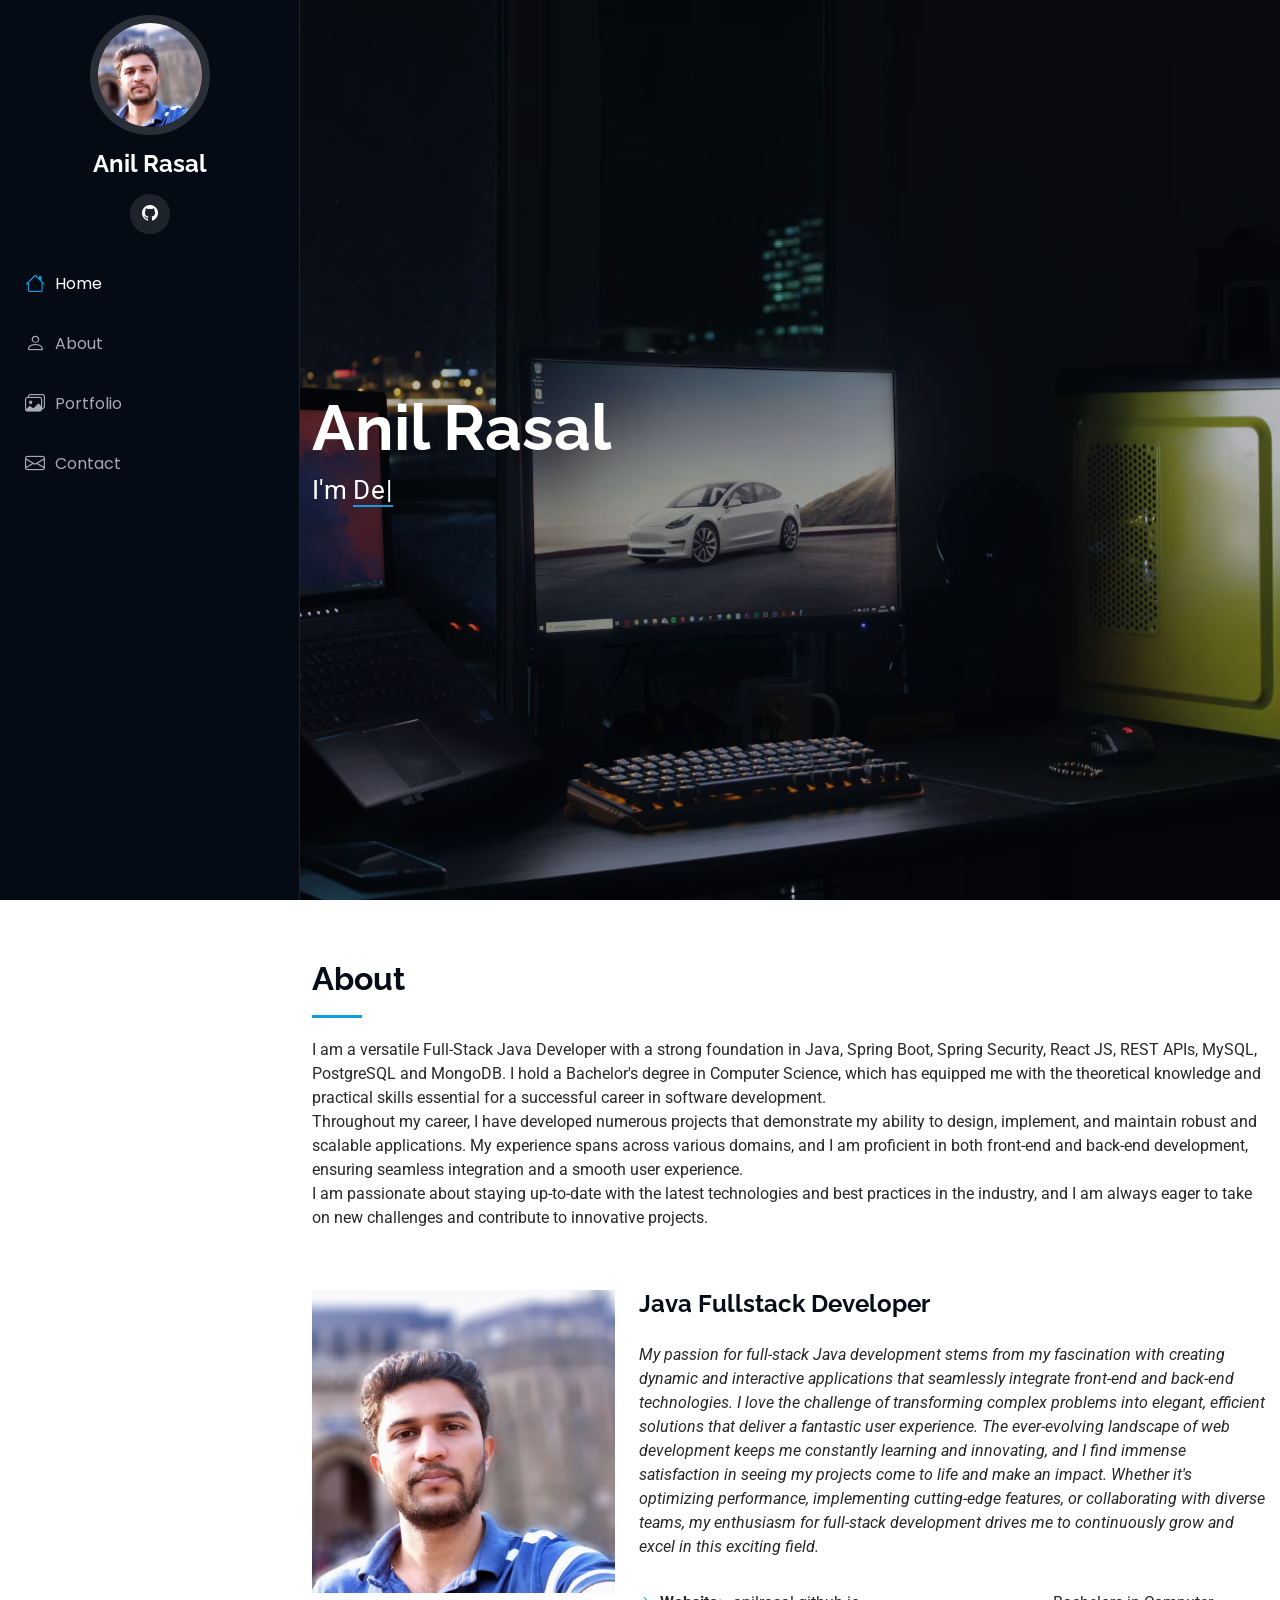
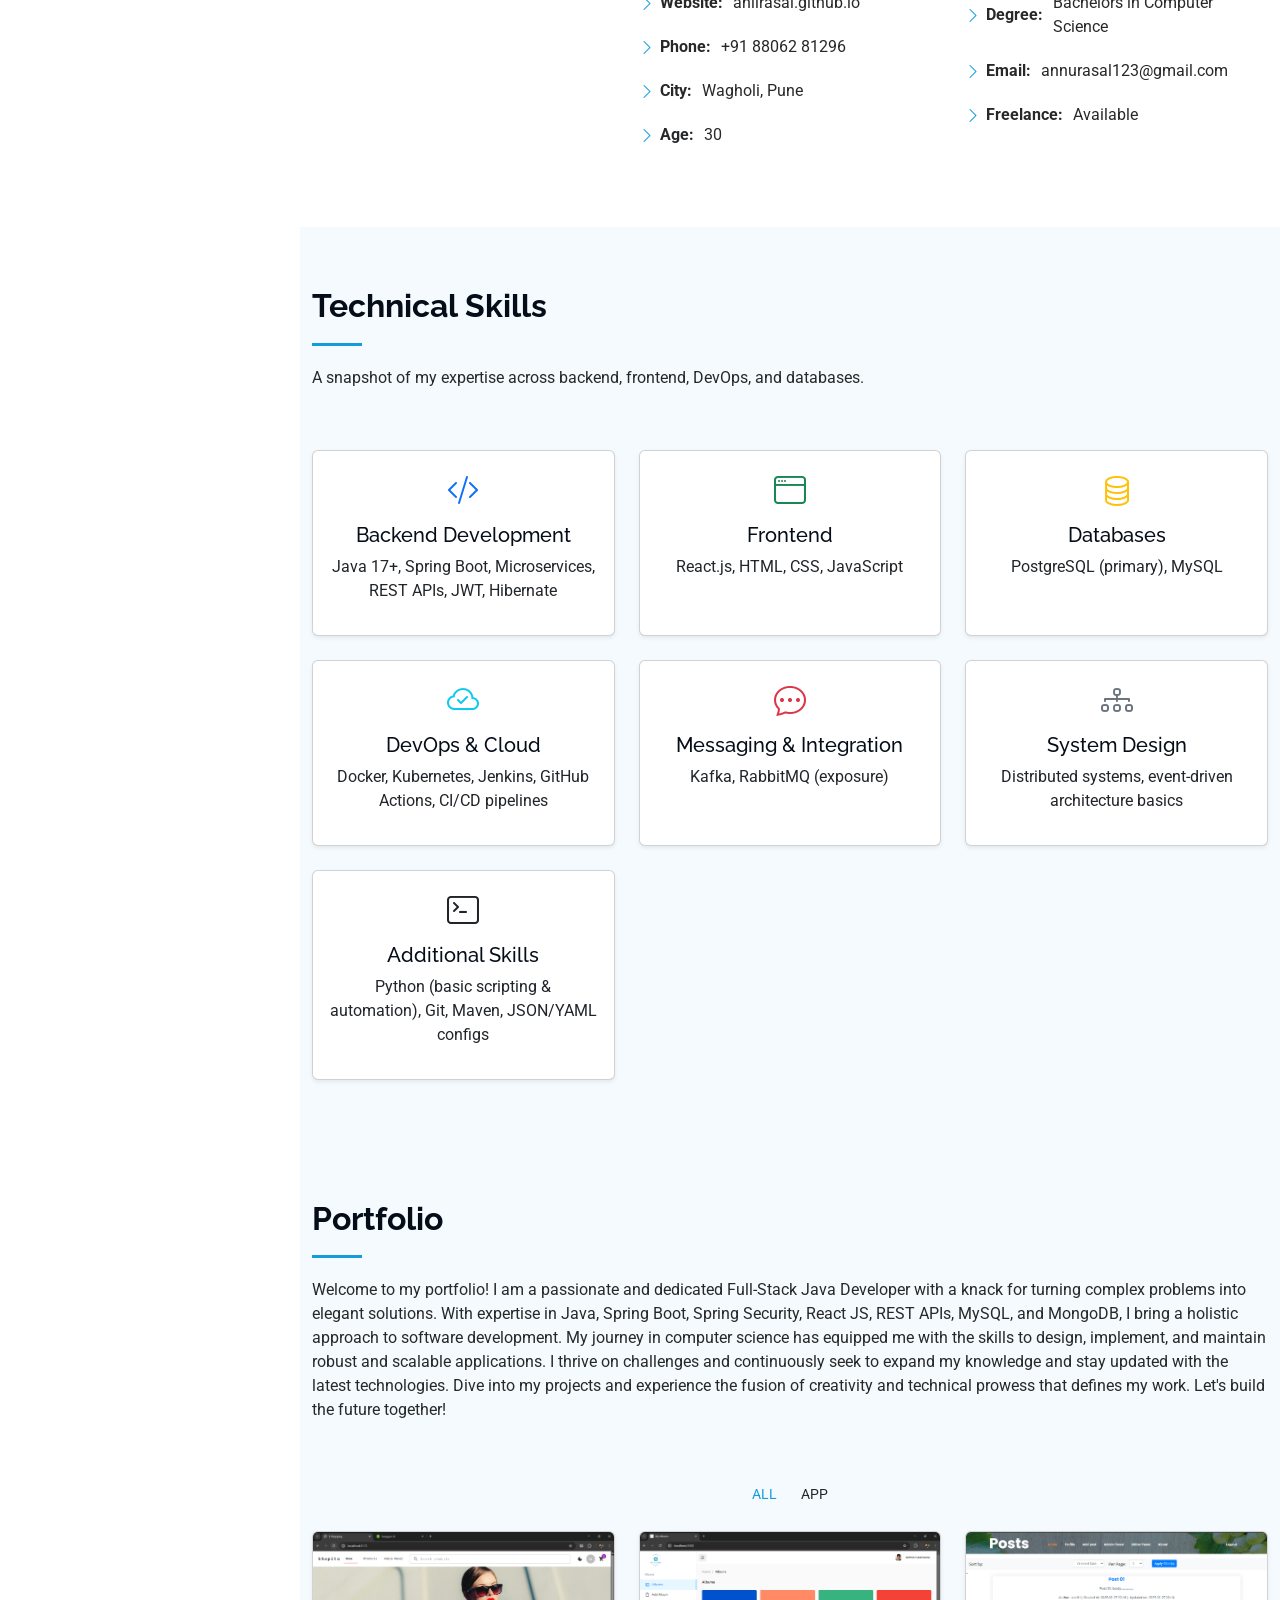
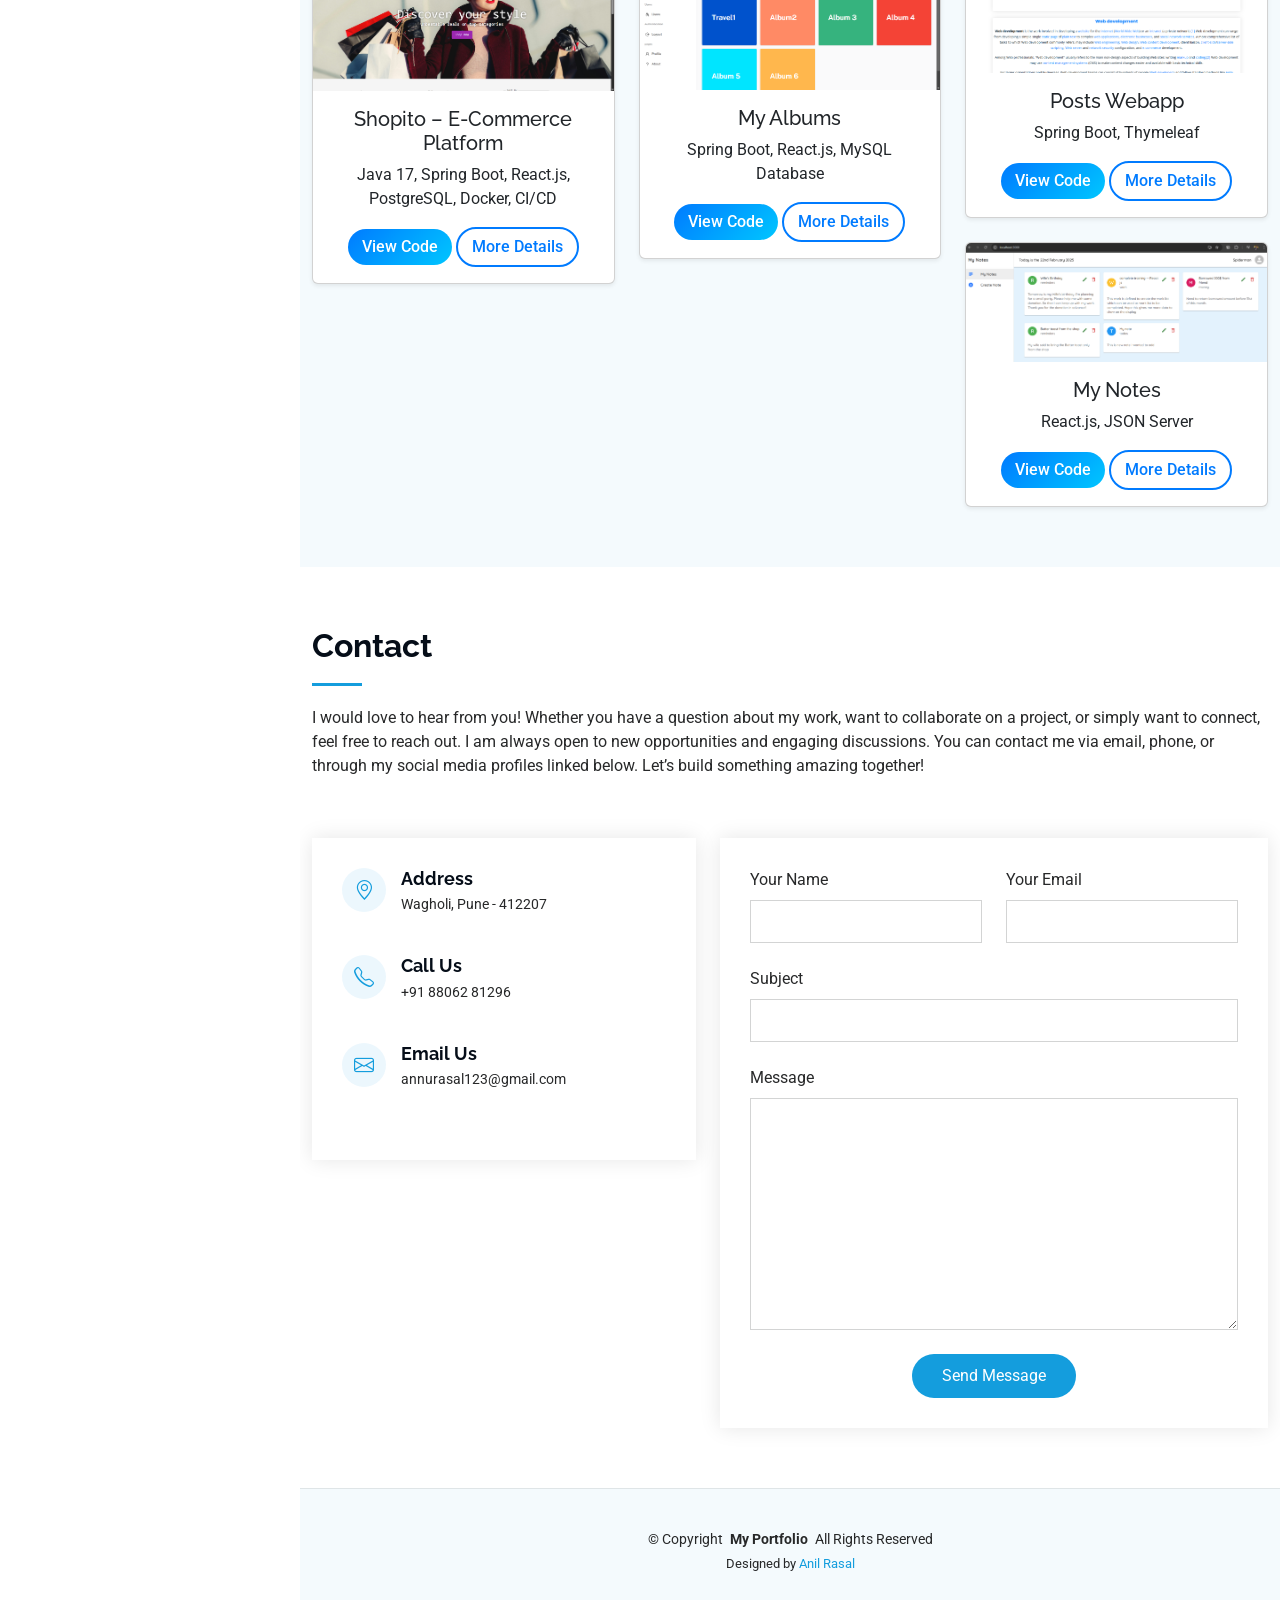
==== commit dd3bf175: "Enhanced profile and background image for improvement using differenct compressed format with less s" ====
--- a/index.html
+++ b/index.html
@@ -25,6 +25,9 @@
   <link href="assets/vendor/aos/aos.css" rel="stylesheet">
   <link href="assets/vendor/glightbox/css/glightbox.min.css" rel="stylesheet">
   <link href="assets/vendor/swiper/swiper-bundle.min.css" rel="stylesheet">
+
+  <link rel="preload" as="image" href="assets/img/website-bg.webp">
+
 
   <!-- Main CSS File -->
   <link href="assets/css/main.css" rel="stylesheet">
@@ -75,7 +78,12 @@
     <!-- Hero Section -->
     <section id="hero" class="hero section dark-background">
 
-      <img src="assets/img/website-bg.jpg" alt="" data-aos="fade-in" class="">
+      <!-- <img src="assets/img/website-bg.jpg" alt="" data-aos="fade-in" class=""> -->
+      <picture>
+        <source srcset="assets/img/website-bg.avif" type="image/avif">
+        <source srcset="assets/img/website-bg.webp" type="image/webp"> <img src="assets/img/website-bg.jpg"
+          alt="Hero background" data-aos="fade-in" class="">
+      </picture>
 
       <div class="container" data-aos="fade-up" data-aos-delay="100">
         <h2>Anil Rasal</h2>
